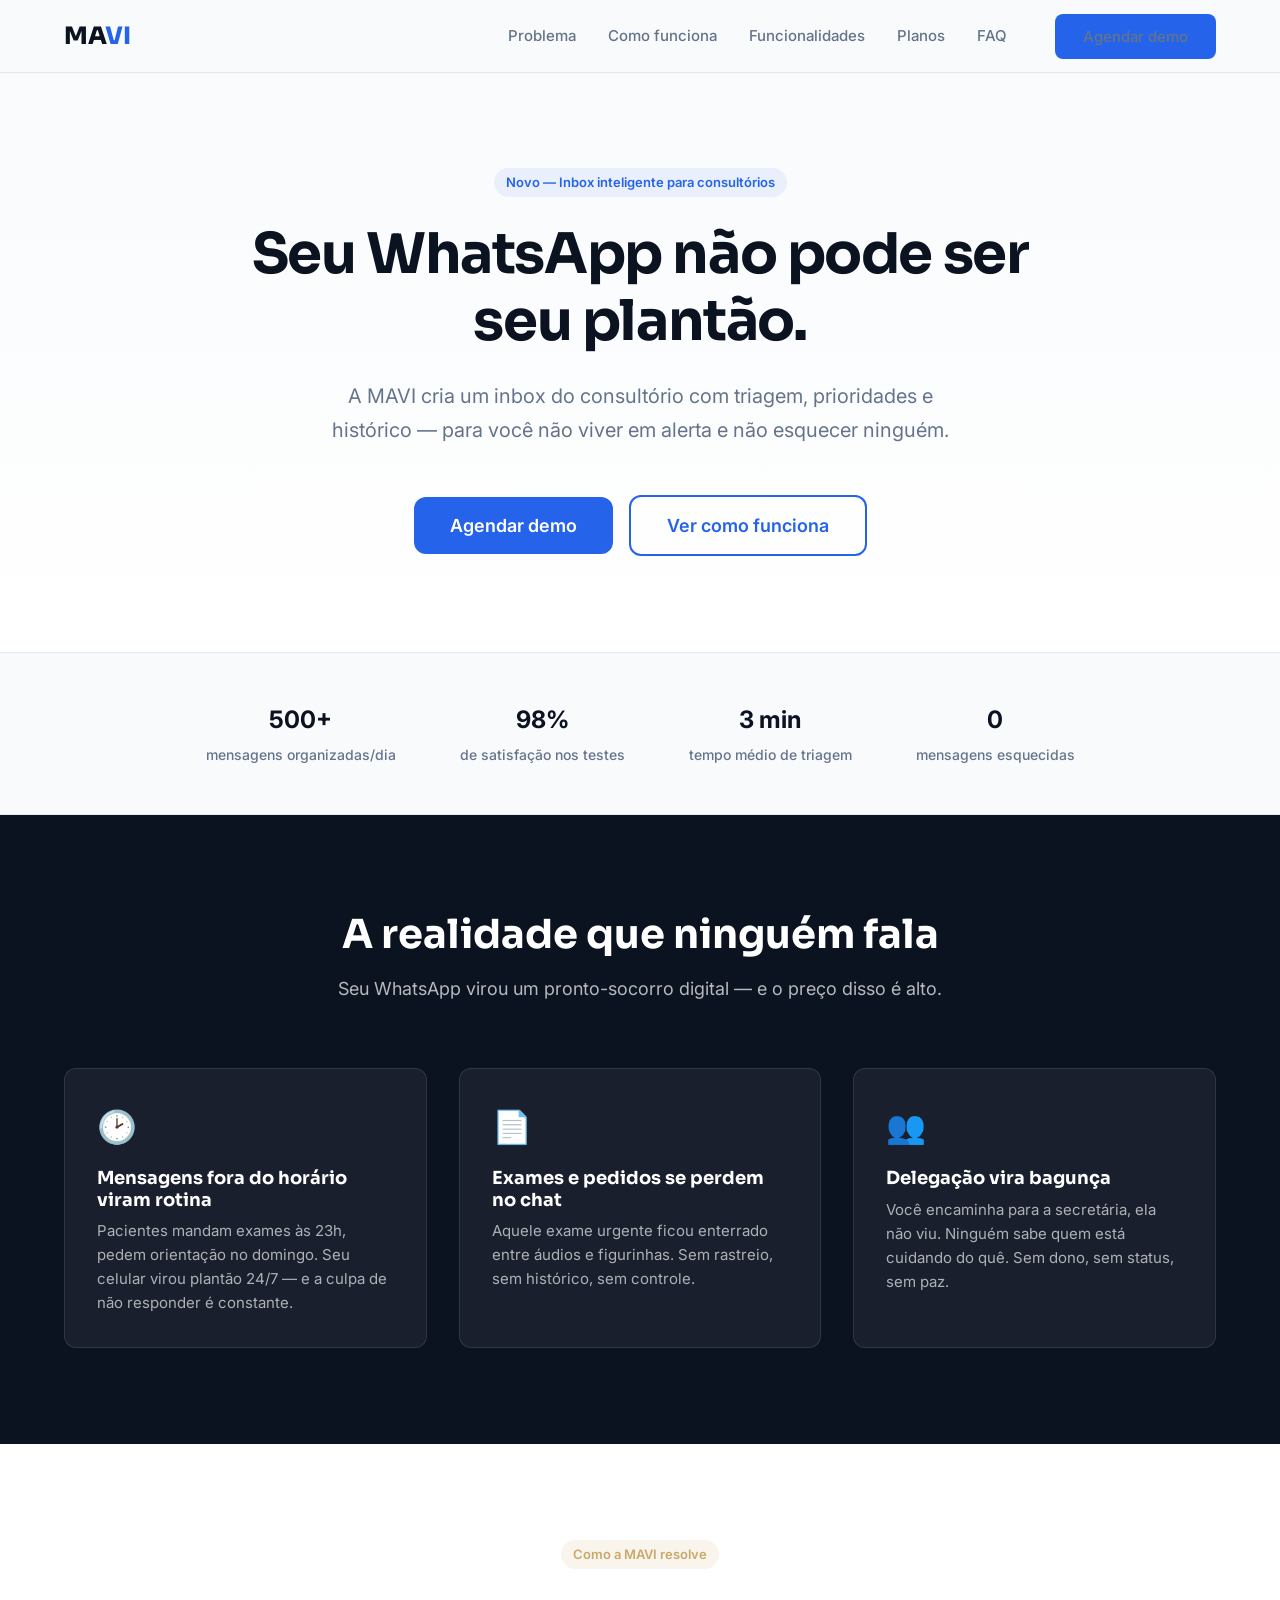
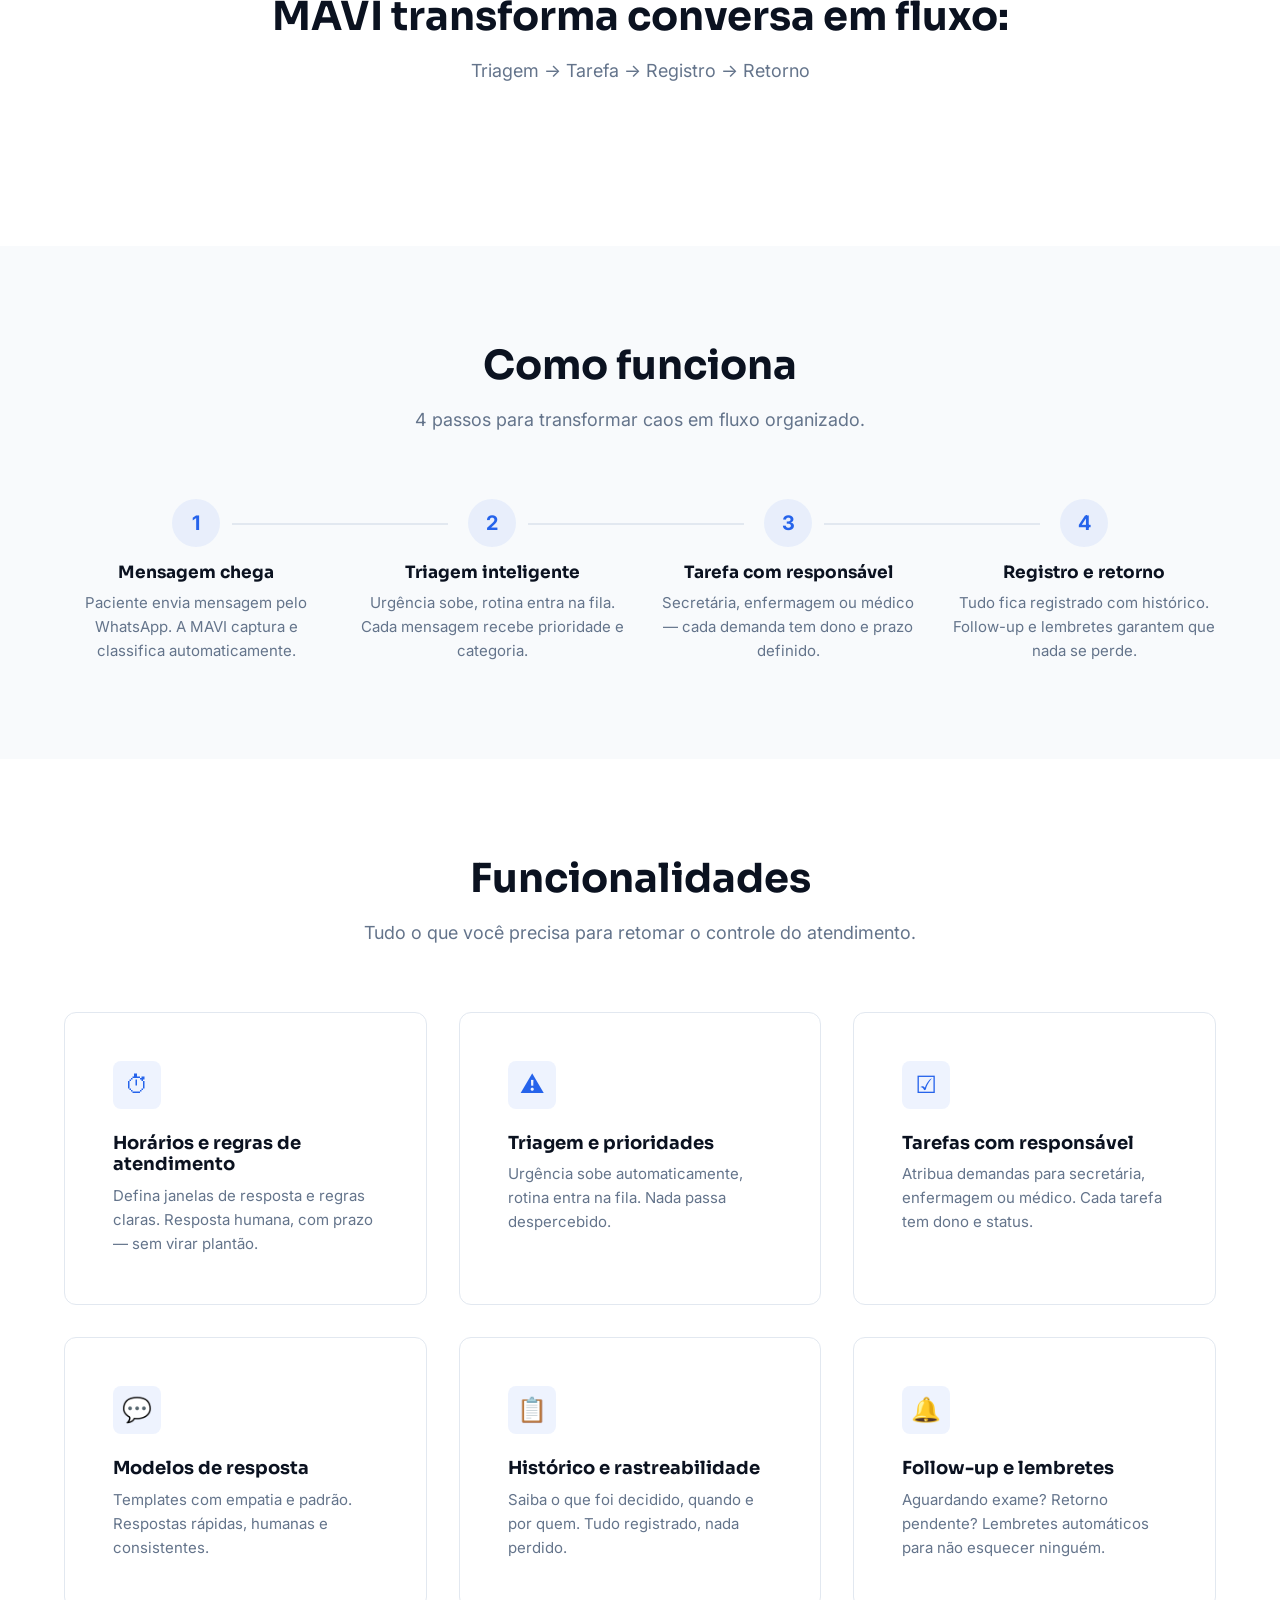
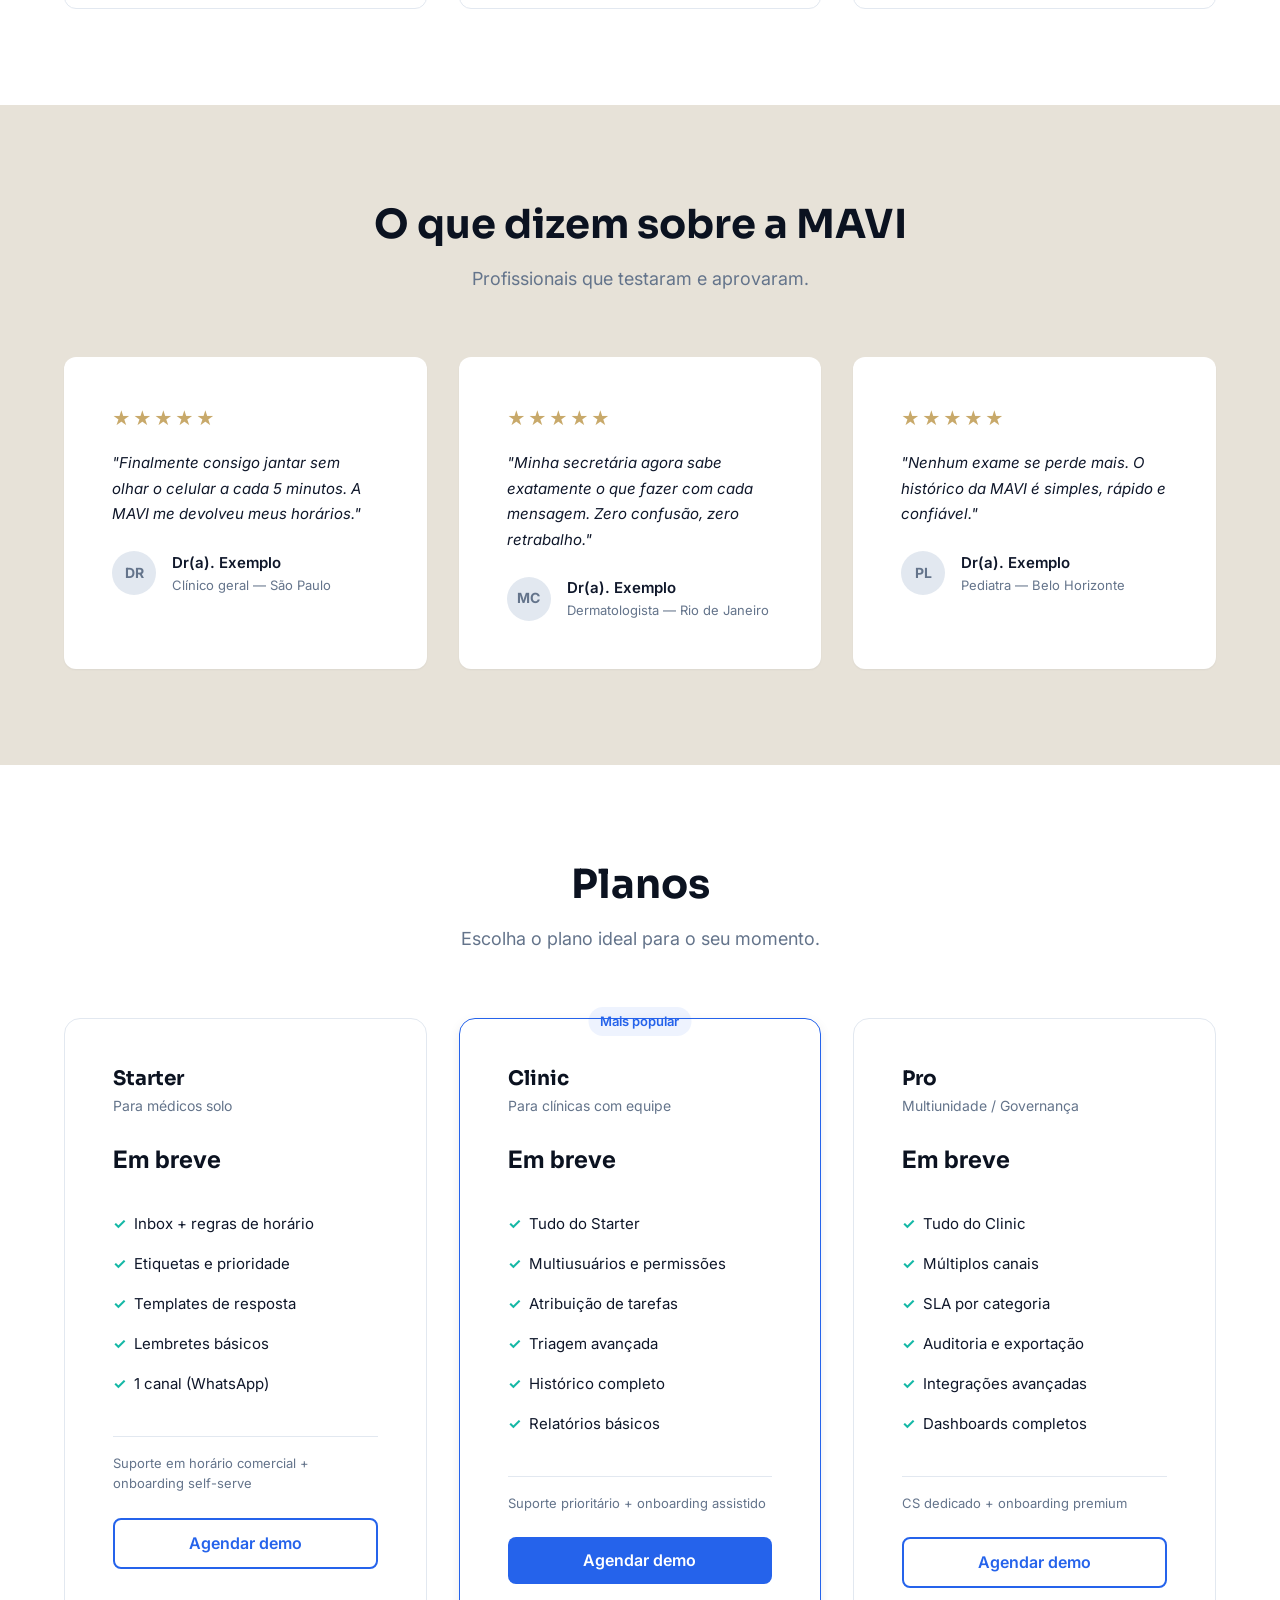
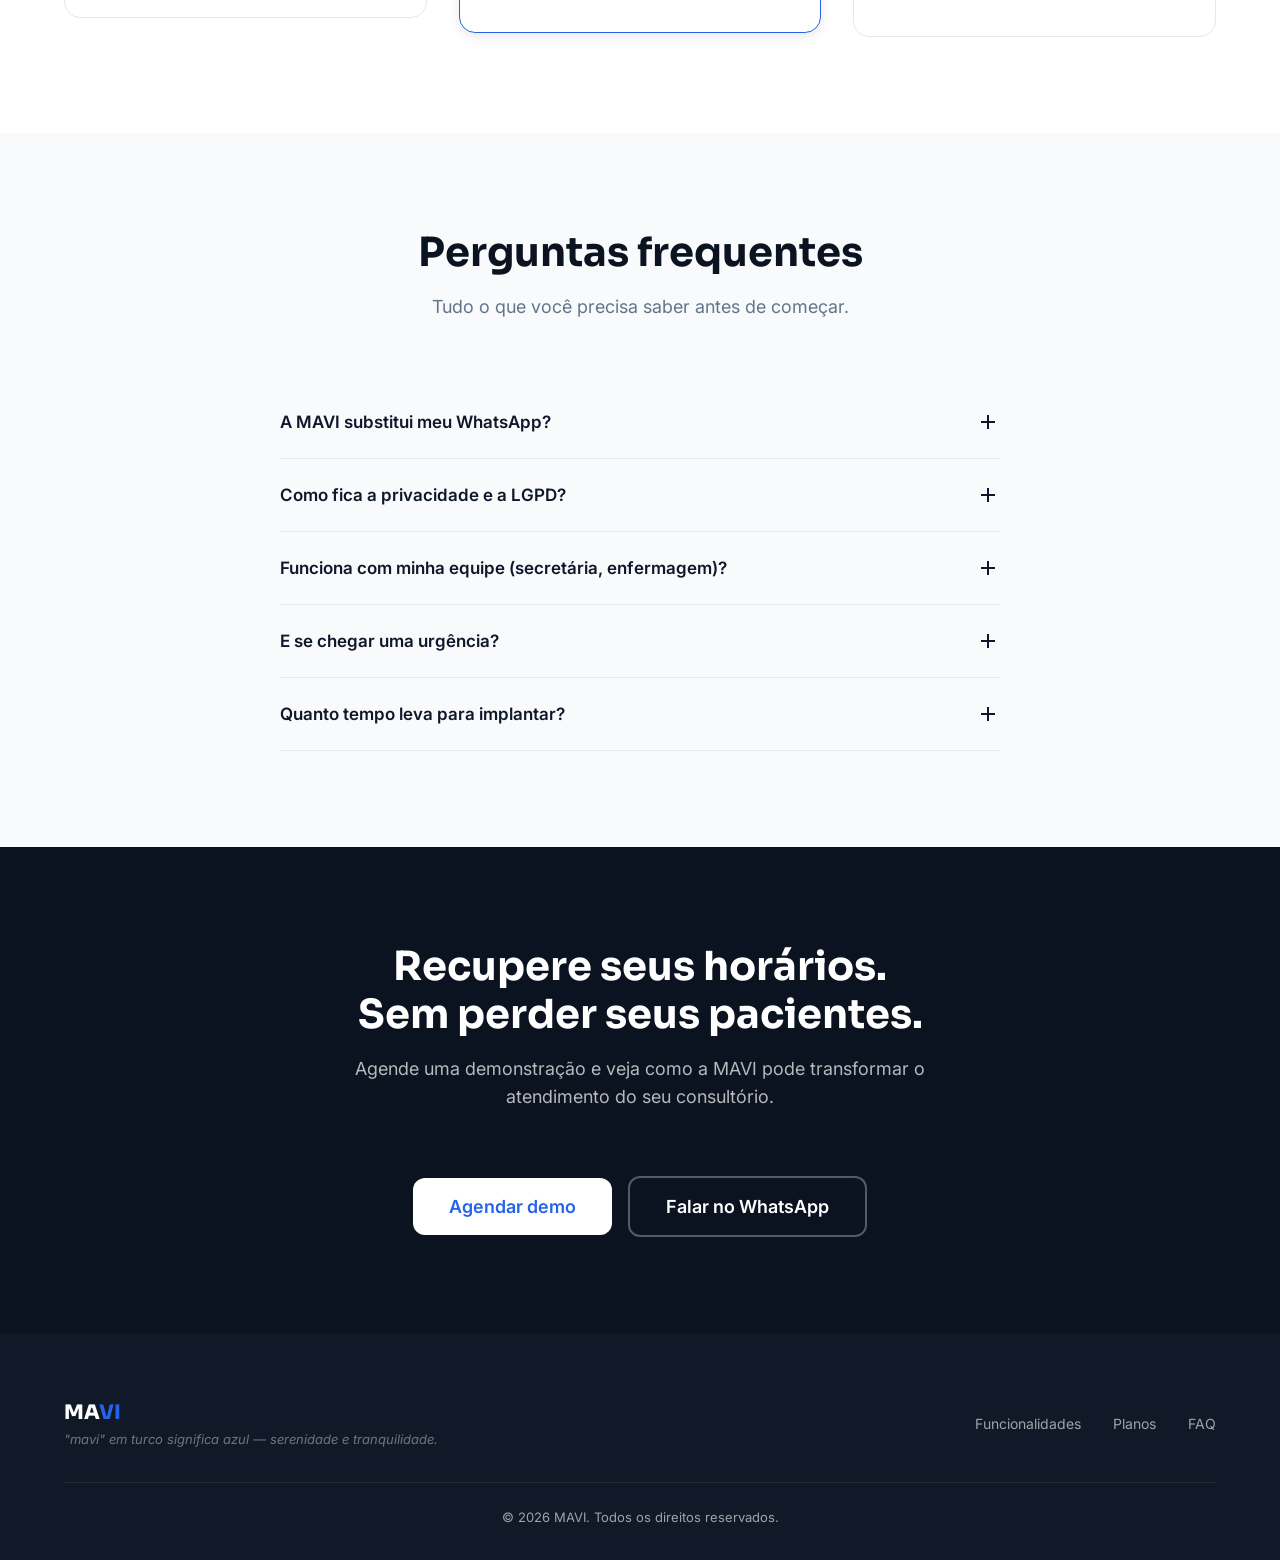
==== index.html @ 2e13293e "feat: implement MAVI landing page with A/B variant Create the full static landing page for MAVI SaaS" ====
<!DOCTYPE html>
<html lang="pt-BR">
<head>
  <meta charset="UTF-8">
  <meta name="viewport" content="width=device-width, initial-scale=1.0">
  <title>MAVI — Seu WhatsApp não pode ser seu plantão</title>
  <meta name="description" content="MAVI cria um inbox do consultório com triagem, prioridades e histórico. Organize o atendimento via WhatsApp sem perder o toque humano.">

  <!-- Open Graph -->
  <meta property="og:type" content="website">
  <meta property="og:title" content="MAVI — Seu WhatsApp não pode ser seu plantão">
  <meta property="og:description" content="Organize o atendimento via WhatsApp do consultório com triagem, prioridades e histórico. Sem perder o toque humano.">
  <meta property="og:image" content="assets/img/og-image.png">
  <meta property="og:url" content="https://mavi.com.br">
  <meta property="og:locale" content="pt_BR">

  <!-- Favicon -->
  <link rel="icon" type="image/png" href="assets/img/favicon.png">

  <!-- Fonts -->
  <link rel="preconnect" href="https://fonts.googleapis.com">
  <link rel="preconnect" href="https://fonts.gstatic.com" crossorigin>
  <link href="https://fonts.googleapis.com/css2?family=Inter:wght@400;500;600;700&family=Sora:wght@600;700;800&display=swap" rel="stylesheet">

  <!-- Styles -->
  <link rel="stylesheet" href="assets/css/styles.css">

  <!-- Schema.org -->
  <script type="application/ld+json">
  {
    "@context": "https://schema.org",
    "@type": "SoftwareApplication",
    "name": "MAVI",
    "description": "Assistente virtual para organizar atendimento via WhatsApp em consultórios e clínicas médicas.",
    "applicationCategory": "HealthApplication",
    "operatingSystem": "Web",
    "offers": {
      "@type": "AggregateOffer",
      "priceCurrency": "BRL",
      "availability": "https://schema.org/PreOrder"
    }
  }
  </script>
</head>
<body>

  <!-- ════════════ NAVBAR ════════════ -->
  <nav class="navbar" role="navigation" aria-label="Navegação principal">
    <div class="container navbar__inner">
      <a href="/" class="navbar__logo" aria-label="MAVI — Início">MA<span>VI</span></a>

      <button class="navbar__toggle" aria-expanded="false" aria-controls="navLinks" aria-label="Abrir menu">
        <span></span><span></span><span></span>
      </button>

      <div class="navbar__links" id="navLinks">
        <a href="#problema">Problema</a>
        <a href="#como-funciona">Como funciona</a>
        <a href="#funcionalidades">Funcionalidades</a>
        <a href="#planos">Planos</a>
        <a href="#faq">FAQ</a>
        <div class="navbar__cta">
          <a href="#" class="btn btn-primary" data-open-modal data-track="nav_cta">Agendar demo</a>
        </div>
      </div>
    </div>
  </nav>

  <!-- ════════════ HERO ════════════ -->
  <section class="hero" id="hero">
    <div class="container">
      <div class="hero__badge">
        <span class="badge">Novo &mdash; Inbox inteligente para consultórios</span>
      </div>
      <h1 class="hero__title">Seu WhatsApp não pode ser seu plantão.</h1>
      <p class="hero__subtitle">A MAVI cria um inbox do consultório com triagem, prioridades e histórico — para você não viver em alerta e não esquecer ninguém.</p>
      <div class="hero__actions">
        <a href="#" class="btn btn-primary btn-lg" data-open-modal data-track="hero_cta_primary">Agendar demo</a>
        <a href="#como-funciona" class="btn btn-secondary btn-lg" data-track="hero_cta_secondary">Ver como funciona</a>
      </div>
    </div>
  </section>

  <!-- ════════════ SOCIAL PROOF ════════════ -->
  <section class="social-proof" aria-label="Prova social">
    <div class="container social-proof__inner">
      <div class="social-proof__item" data-animate>
        <strong>500+</strong> mensagens organizadas/dia
      </div>
      <div class="social-proof__item" data-animate>
        <strong>98%</strong> de satisfação nos testes
      </div>
      <div class="social-proof__item" data-animate>
        <strong>3 min</strong> tempo médio de triagem
      </div>
      <div class="social-proof__item" data-animate>
        <strong>0</strong> mensagens esquecidas
      </div>
    </div>
  </section>

  <!-- ════════════ PROBLEMA ════════════ -->
  <section class="section problem" id="problema">
    <div class="container">
      <h2 class="section-title">A realidade que ninguém fala</h2>
      <p class="section-subtitle">Seu WhatsApp virou um pronto-socorro digital — e o preço disso é alto.</p>

      <div class="problem__grid">
        <div class="problem__card" data-animate>
          <div class="problem__icon" aria-hidden="true">&#128337;</div>
          <h3>Mensagens fora do horário viram rotina</h3>
          <p>Pacientes mandam exames às 23h, pedem orientação no domingo. Seu celular virou plantão 24/7 — e a culpa de não responder é constante.</p>
        </div>
        <div class="problem__card" data-animate>
          <div class="problem__icon" aria-hidden="true">&#128196;</div>
          <h3>Exames e pedidos se perdem no chat</h3>
          <p>Aquele exame urgente ficou enterrado entre áudios e figurinhas. Sem rastreio, sem histórico, sem controle.</p>
        </div>
        <div class="problem__card" data-animate>
          <div class="problem__icon" aria-hidden="true">&#128101;</div>
          <h3>Delegação vira bagunça</h3>
          <p>Você encaminha para a secretária, ela não viu. Ninguém sabe quem está cuidando do quê. Sem dono, sem status, sem paz.</p>
        </div>
      </div>
    </div>
  </section>

  <!-- ════════════ PROPOSTA (transição) ════════════ -->
  <section class="section" style="text-align:center; background: var(--mavi-white);">
    <div class="container">
      <span class="badge badge--gold" data-animate>Como a MAVI resolve</span>
      <h2 class="section-title" style="margin-top: var(--space-lg);" data-animate>MAVI transforma conversa em fluxo:</h2>
      <p class="section-subtitle" data-animate>Triagem &rarr; Tarefa &rarr; Registro &rarr; Retorno</p>
    </div>
  </section>

  <!-- ════════════ COMO FUNCIONA ════════════ -->
  <section class="section" id="como-funciona">
    <div class="container">
      <h2 class="section-title">Como funciona</h2>
      <p class="section-subtitle">4 passos para transformar caos em fluxo organizado.</p>

      <div class="how-it-works__steps">
        <div class="step" data-animate>
          <div class="step__number">1</div>
          <h3>Mensagem chega</h3>
          <p>Paciente envia mensagem pelo WhatsApp. A MAVI captura e classifica automaticamente.</p>
        </div>
        <div class="step" data-animate>
          <div class="step__number">2</div>
          <h3>Triagem inteligente</h3>
          <p>Urgência sobe, rotina entra na fila. Cada mensagem recebe prioridade e categoria.</p>
        </div>
        <div class="step" data-animate>
          <div class="step__number">3</div>
          <h3>Tarefa com responsável</h3>
          <p>Secretária, enfermagem ou médico — cada demanda tem dono e prazo definido.</p>
        </div>
        <div class="step" data-animate>
          <div class="step__number">4</div>
          <h3>Registro e retorno</h3>
          <p>Tudo fica registrado com histórico. Follow-up e lembretes garantem que nada se perde.</p>
        </div>
      </div>
    </div>
  </section>

  <!-- ════════════ FUNCIONALIDADES ════════════ -->
  <section class="section" id="funcionalidades" style="background: var(--mavi-white);">
    <div class="container">
      <h2 class="section-title">Funcionalidades</h2>
      <p class="section-subtitle">Tudo o que você precisa para retomar o controle do atendimento.</p>

      <div class="features__grid">
        <div class="feature-card" data-animate>
          <div class="feature-card__icon" aria-hidden="true">&#9201;</div>
          <h3>Horários e regras de atendimento</h3>
          <p>Defina janelas de resposta e regras claras. Resposta humana, com prazo — sem virar plantão.</p>
        </div>
        <div class="feature-card" data-animate>
          <div class="feature-card__icon" aria-hidden="true">&#9888;</div>
          <h3>Triagem e prioridades</h3>
          <p>Urgência sobe automaticamente, rotina entra na fila. Nada passa despercebido.</p>
        </div>
        <div class="feature-card" data-animate>
          <div class="feature-card__icon" aria-hidden="true">&#9745;</div>
          <h3>Tarefas com responsável</h3>
          <p>Atribua demandas para secretária, enfermagem ou médico. Cada tarefa tem dono e status.</p>
        </div>
        <div class="feature-card" data-animate>
          <div class="feature-card__icon" aria-hidden="true">&#128172;</div>
          <h3>Modelos de resposta</h3>
          <p>Templates com empatia e padrão. Respostas rápidas, humanas e consistentes.</p>
        </div>
        <div class="feature-card" data-animate>
          <div class="feature-card__icon" aria-hidden="true">&#128203;</div>
          <h3>Histórico e rastreabilidade</h3>
          <p>Saiba o que foi decidido, quando e por quem. Tudo registrado, nada perdido.</p>
        </div>
        <div class="feature-card" data-animate>
          <div class="feature-card__icon" aria-hidden="true">&#128276;</div>
          <h3>Follow-up e lembretes</h3>
          <p>Aguardando exame? Retorno pendente? Lembretes automáticos para não esquecer ninguém.</p>
        </div>
      </div>
    </div>
  </section>

  <!-- ════════════ DEPOIMENTOS ════════════ -->
  <section class="section testimonials" id="depoimentos">
    <div class="container">
      <h2 class="section-title">O que dizem sobre a MAVI</h2>
      <p class="section-subtitle">Profissionais que testaram e aprovaram.</p>

      <div class="testimonials__grid">
        <div class="testimonial-card" data-animate>
          <div class="testimonial-card__stars" aria-label="5 estrelas">&#9733;&#9733;&#9733;&#9733;&#9733;</div>
          <blockquote>"Finalmente consigo jantar sem olhar o celular a cada 5 minutos. A MAVI me devolveu meus horários."</blockquote>
          <div class="testimonial-card__author">
            <div class="testimonial-card__avatar" aria-hidden="true">DR</div>
            <div>
              <div class="testimonial-card__name">Dr(a). Exemplo</div>
              <div class="testimonial-card__role">Clínico geral — São Paulo</div>
            </div>
          </div>
        </div>

        <div class="testimonial-card" data-animate>
          <div class="testimonial-card__stars" aria-label="5 estrelas">&#9733;&#9733;&#9733;&#9733;&#9733;</div>
          <blockquote>"Minha secretária agora sabe exatamente o que fazer com cada mensagem. Zero confusão, zero retrabalho."</blockquote>
          <div class="testimonial-card__author">
            <div class="testimonial-card__avatar" aria-hidden="true">MC</div>
            <div>
              <div class="testimonial-card__name">Dr(a). Exemplo</div>
              <div class="testimonial-card__role">Dermatologista — Rio de Janeiro</div>
            </div>
          </div>
        </div>

        <div class="testimonial-card" data-animate>
          <div class="testimonial-card__stars" aria-label="5 estrelas">&#9733;&#9733;&#9733;&#9733;&#9733;</div>
          <blockquote>"Nenhum exame se perde mais. O histórico da MAVI é simples, rápido e confiável."</blockquote>
          <div class="testimonial-card__author">
            <div class="testimonial-card__avatar" aria-hidden="true">PL</div>
            <div>
              <div class="testimonial-card__name">Dr(a). Exemplo</div>
              <div class="testimonial-card__role">Pediatra — Belo Horizonte</div>
            </div>
          </div>
        </div>
      </div>
    </div>
  </section>

  <!-- ════════════ PLANOS ════════════ -->
  <section class="section" id="planos" style="background: var(--mavi-white);">
    <div class="container">
      <h2 class="section-title">Planos</h2>
      <p class="section-subtitle">Escolha o plano ideal para o seu momento.</p>

      <div class="plans__grid">
        <!-- Starter -->
        <div class="plan-card" data-animate>
          <h3 class="plan-card__name">Starter</h3>
          <p class="plan-card__audience">Para médicos solo</p>
          <p class="plan-card__price">Em breve</p>
          <ul class="plan-card__features">
            <li>Inbox + regras de horário</li>
            <li>Etiquetas e prioridade</li>
            <li>Templates de resposta</li>
            <li>Lembretes básicos</li>
            <li>1 canal (WhatsApp)</li>
          </ul>
          <p class="plan-card__support">Suporte em horário comercial + onboarding self-serve</p>
          <a href="#" class="btn btn-secondary" data-open-modal data-track="plan_starter">Agendar demo</a>
        </div>

        <!-- Clinic (featured) -->
        <div class="plan-card plan-card--featured" data-animate>
          <div class="plan-card__badge"><span class="badge">Mais popular</span></div>
          <h3 class="plan-card__name">Clinic</h3>
          <p class="plan-card__audience">Para clínicas com equipe</p>
          <p class="plan-card__price">Em breve</p>
          <ul class="plan-card__features">
            <li>Tudo do Starter</li>
            <li>Multiusuários e permissões</li>
            <li>Atribuição de tarefas</li>
            <li>Triagem avançada</li>
            <li>Histórico completo</li>
            <li>Relatórios básicos</li>
          </ul>
          <p class="plan-card__support">Suporte prioritário + onboarding assistido</p>
          <a href="#" class="btn btn-primary" data-open-modal data-track="plan_clinic">Agendar demo</a>
        </div>

        <!-- Pro -->
        <div class="plan-card" data-animate>
          <h3 class="plan-card__name">Pro</h3>
          <p class="plan-card__audience">Multiunidade / Governança</p>
          <p class="plan-card__price">Em breve</p>
          <ul class="plan-card__features">
            <li>Tudo do Clinic</li>
            <li>Múltiplos canais</li>
            <li>SLA por categoria</li>
            <li>Auditoria e exportação</li>
            <li>Integrações avançadas</li>
            <li>Dashboards completos</li>
          </ul>
          <p class="plan-card__support">CS dedicado + onboarding premium</p>
          <a href="#" class="btn btn-secondary" data-open-modal data-track="plan_pro">Agendar demo</a>
        </div>
      </div>
    </div>
  </section>

  <!-- ════════════ FAQ ════════════ -->
  <section class="section" id="faq">
    <div class="container">
      <h2 class="section-title">Perguntas frequentes</h2>
      <p class="section-subtitle">Tudo o que você precisa saber antes de começar.</p>

      <div class="faq__list" role="list">
        <div class="faq__item" role="listitem">
          <button class="faq__question" aria-expanded="false">
            A MAVI substitui meu WhatsApp?
            <svg class="faq__icon" viewBox="0 0 24 24" fill="none" stroke="currentColor" stroke-width="2" aria-hidden="true"><line x1="12" y1="5" x2="12" y2="19"/><line x1="5" y1="12" x2="19" y2="12"/></svg>
          </button>
          <div class="faq__answer" role="region">
            <p>Não. A MAVI não substitui o WhatsApp — ela organiza o fluxo que vem dele. Você continua usando o WhatsApp normalmente; a MAVI transforma mensagens em tarefas, filas e registros para que nada se perca e seu horário seja respeitado.</p>
          </div>
        </div>

        <div class="faq__item" role="listitem">
          <button class="faq__question" aria-expanded="false">
            Como fica a privacidade e a LGPD?
            <svg class="faq__icon" viewBox="0 0 24 24" fill="none" stroke="currentColor" stroke-width="2" aria-hidden="true"><line x1="12" y1="5" x2="12" y2="19"/><line x1="5" y1="12" x2="19" y2="12"/></svg>
          </button>
          <div class="faq__answer" role="region">
            <p>A MAVI trata dados de comunicação (não dados clínicos do paciente). Seguimos boas práticas de segurança e privacidade, com criptografia e controle de acesso. Dados sensíveis de saúde não são armazenados no sistema.</p>
          </div>
        </div>

        <div class="faq__item" role="listitem">
          <button class="faq__question" aria-expanded="false">
            Funciona com minha equipe (secretária, enfermagem)?
            <svg class="faq__icon" viewBox="0 0 24 24" fill="none" stroke="currentColor" stroke-width="2" aria-hidden="true"><line x1="12" y1="5" x2="12" y2="19"/><line x1="5" y1="12" x2="19" y2="12"/></svg>
          </button>
          <div class="faq__answer" role="region">
            <p>Sim! A partir do plano Clinic, você pode adicionar membros da equipe com permissões específicas. Cada pessoa vê apenas o que precisa, e as tarefas são atribuídas com clareza — sem confusão sobre "quem está cuidando do quê".</p>
          </div>
        </div>

        <div class="faq__item" role="listitem">
          <button class="faq__question" aria-expanded="false">
            E se chegar uma urgência?
            <svg class="faq__icon" viewBox="0 0 24 24" fill="none" stroke="currentColor" stroke-width="2" aria-hidden="true"><line x1="12" y1="5" x2="12" y2="19"/><line x1="5" y1="12" x2="19" y2="12"/></svg>
          </button>
          <div class="faq__answer" role="region">
            <p>Urgências são priorizadas automaticamente pela triagem da MAVI e sobem no topo da fila. Você pode configurar alertas específicos para palavras-chave ou tipos de demanda, garantindo resposta rápida quando realmente importa.</p>
          </div>
        </div>

        <div class="faq__item" role="listitem">
          <button class="faq__question" aria-expanded="false">
            Quanto tempo leva para implantar?
            <svg class="faq__icon" viewBox="0 0 24 24" fill="none" stroke="currentColor" stroke-width="2" aria-hidden="true"><line x1="12" y1="5" x2="12" y2="19"/><line x1="5" y1="12" x2="19" y2="12"/></svg>
          </button>
          <div class="faq__answer" role="region">
            <p>A configuração inicial é simples e rápida. No plano Starter, o onboarding é self-serve e você pode começar no mesmo dia. Nos planos Clinic e Pro, oferecemos onboarding assistido para garantir que tudo esteja ajustado à sua rotina.</p>
          </div>
        </div>
      </div>
    </div>
  </section>

  <!-- ════════════ CTA FINAL ════════════ -->
  <section class="section cta-final">
    <div class="container">
      <h2 class="section-title">Recupere seus horários.<br>Sem perder seus pacientes.</h2>
      <p class="section-subtitle">Agende uma demonstração e veja como a MAVI pode transformar o atendimento do seu consultório.</p>
      <div class="cta-final__actions">
        <a href="#" class="btn btn-white btn-lg" data-open-modal data-track="cta_final_primary">Agendar demo</a>
        <a href="https://wa.me/5511999999999?text=Ol%C3%A1%2C%20quero%20saber%20mais%20sobre%20a%20MAVI" class="btn btn-secondary btn-lg" style="border-color: rgba(255,255,255,.3); color: var(--mavi-white);" target="_blank" rel="noopener" data-track="cta_final_whatsapp">Falar no WhatsApp</a>
      </div>
    </div>
  </section>

  <!-- ════════════ FOOTER ════════════ -->
  <footer class="footer" role="contentinfo">
    <div class="container">
      <div class="footer__inner">
        <div>
          <div class="footer__logo">MA<span>VI</span></div>
          <p class="footer__lore">"mavi" em turco significa azul — serenidade e tranquilidade.</p>
        </div>
        <div class="footer__links">
          <a href="#funcionalidades">Funcionalidades</a>
          <a href="#planos">Planos</a>
          <a href="#faq">FAQ</a>
        </div>
      </div>
      <div class="footer__bottom">
        <p>&copy; 2026 MAVI. Todos os direitos reservados.</p>
      </div>
    </div>
  </footer>

  <!-- ════════════ MODAL — Lead Form ════════════ -->
  <div class="modal-overlay" id="leadModal" role="dialog" aria-modal="true" aria-labelledby="modalTitle">
    <div class="modal">
      <div class="modal__header">
        <h2 class="modal__title" id="modalTitle">Agendar demo</h2>
        <button class="modal__close" data-close-modal aria-label="Fechar">&times;</button>
      </div>

      <form id="leadForm" novalidate>
        <div class="form-group">
          <label for="leadName">Nome *</label>
          <input type="text" id="leadName" name="name" required placeholder="Seu nome completo" autocomplete="name">
          <span class="error-msg">Por favor, informe seu nome.</span>
        </div>

        <div class="form-group">
          <label for="leadEmail">Email *</label>
          <input type="email" id="leadEmail" name="email" required placeholder="seu@email.com" autocomplete="email">
          <span class="error-msg">Por favor, informe um email válido.</span>
        </div>

        <div class="form-group">
          <label for="leadPhone">WhatsApp *</label>
          <input type="tel" id="leadPhone" name="phone" required placeholder="(11) 99999-9999" autocomplete="tel">
          <span class="error-msg">Por favor, informe um número válido.</span>
        </div>

        <div class="form-group">
          <label for="leadProfile">Perfil *</label>
          <select id="leadProfile" name="profile" required>
            <option value="" disabled selected>Selecione...</option>
            <option value="solo">Médico solo</option>
            <option value="clinica">Clínica com equipe</option>
          </select>
          <span class="error-msg">Por favor, selecione seu perfil.</span>
        </div>

        <div class="form-group">
          <label for="leadMessage">Mensagem (opcional)</label>
          <textarea id="leadMessage" name="message" placeholder="Conte um pouco sobre sua rotina de atendimento..." rows="3"></textarea>
        </div>

        <button type="submit" class="btn btn-primary btn-lg form__submit" data-track="form_submit">Agendar demo</button>
      </form>

      <div class="form__success">
        <div class="form__success__icon" aria-hidden="true">&#10003;</div>
        <h3>Recebemos seu contato!</h3>
        <p>Nossa equipe entrará em contato em breve para agendar sua demonstração.</p>
      </div>
    </div>
  </div>

  <!-- Scripts -->
  <script src="assets/js/main.js"></script>
</body>
</html>
---- assets/css/styles.css ----
/* ======================================================
   MAVI — Landing Page Styles
   Design System: Clean SaaS (A) + Concierge Premium (B)
   ====================================================== */

/* --- Reset & Base --- */
*,
*::before,
*::after {
  box-sizing: border-box;
  margin: 0;
  padding: 0;
}

:root {
  /* Brand colours */
  --mavi-navy: #0B1220;
  --mavi-blue: #2563EB;
  --mavi-blue-hover: #1D4ED8;
  --mavi-teal: #14B8A6;
  --mavi-bg: #F8FAFC;
  --mavi-border: #E2E8F0;
  --mavi-text: #0F172A;
  --mavi-muted: #64748B;
  --mavi-sand: #E7E2D8;
  --mavi-gold: #C8A96A;
  --mavi-graphite: #111827;
  --mavi-white: #FFFFFF;

  /* Typography */
  --font-body: 'Inter', system-ui, -apple-system, sans-serif;
  --font-heading: 'Sora', var(--font-body);

  /* Spacing scale */
  --space-xs: 0.25rem;
  --space-sm: 0.5rem;
  --space-md: 1rem;
  --space-lg: 1.5rem;
  --space-xl: 2rem;
  --space-2xl: 3rem;
  --space-3xl: 4rem;
  --space-4xl: 6rem;

  /* Radius */
  --radius-sm: 0.375rem;
  --radius-md: 0.5rem;
  --radius-lg: 0.75rem;
  --radius-xl: 1rem;
  --radius-full: 9999px;

  /* Shadows */
  --shadow-sm: 0 1px 2px rgba(11, 18, 32, 0.05);
  --shadow-md: 0 4px 12px rgba(11, 18, 32, 0.08);
  --shadow-lg: 0 8px 24px rgba(11, 18, 32, 0.12);
  --shadow-xl: 0 16px 48px rgba(11, 18, 32, 0.16);

  /* Transitions */
  --transition-fast: 150ms ease;
  --transition-base: 250ms ease;
}

@media (prefers-reduced-motion: reduce) {
  *,
  *::before,
  *::after {
    animation-duration: 0.01ms !important;
    animation-iteration-count: 1 !important;
    transition-duration: 0.01ms !important;
    scroll-behavior: auto !important;
  }
}

html {
  scroll-behavior: smooth;
  -webkit-text-size-adjust: 100%;
}

body {
  font-family: var(--font-body);
  font-size: 1rem;
  line-height: 1.6;
  color: var(--mavi-text);
  background: var(--mavi-bg);
  -webkit-font-smoothing: antialiased;
  -moz-osx-font-smoothing: grayscale;
}

img {
  max-width: 100%;
  height: auto;
  display: block;
}

a {
  color: var(--mavi-blue);
  text-decoration: none;
  transition: color var(--transition-fast);
}

a:hover {
  color: var(--mavi-blue-hover);
}

a:focus-visible,
button:focus-visible,
input:focus-visible,
select:focus-visible,
textarea:focus-visible {
  outline: 2px solid var(--mavi-blue);
  outline-offset: 2px;
}

ul, ol {
  list-style: none;
}

h1, h2, h3, h4, h5, h6 {
  font-family: var(--font-heading);
  font-weight: 700;
  line-height: 1.2;
  color: var(--mavi-navy);
}

/* --- Utility --- */
.container {
  width: 100%;
  max-width: 1200px;
  margin: 0 auto;
  padding: 0 var(--space-lg);
}

.sr-only {
  position: absolute;
  width: 1px;
  height: 1px;
  padding: 0;
  margin: -1px;
  overflow: hidden;
  clip: rect(0, 0, 0, 0);
  white-space: nowrap;
  border: 0;
}

.section {
  padding: var(--space-4xl) 0;
}

.section-title {
  font-size: clamp(1.75rem, 4vw, 2.5rem);
  text-align: center;
  margin-bottom: var(--space-md);
}

.section-subtitle {
  font-size: 1.125rem;
  color: var(--mavi-muted);
  text-align: center;
  max-width: 640px;
  margin: 0 auto var(--space-3xl);
}

/* --- Buttons --- */
.btn {
  display: inline-flex;
  align-items: center;
  justify-content: center;
  gap: var(--space-sm);
  font-family: var(--font-body);
  font-weight: 600;
  font-size: 1rem;
  padding: 0.75rem 1.75rem;
  border-radius: var(--radius-md);
  border: none;
  cursor: pointer;
  transition: all var(--transition-base);
  text-decoration: none;
  line-height: 1.4;
}

.btn-primary {
  background: var(--mavi-blue);
  color: var(--mavi-white);
}

.btn-primary:hover {
  background: var(--mavi-blue-hover);
  color: var(--mavi-white);
  transform: translateY(-1px);
  box-shadow: var(--shadow-md);
}

.btn-secondary {
  background: transparent;
  color: var(--mavi-blue);
  border: 2px solid var(--mavi-blue);
}

.btn-secondary:hover {
  background: var(--mavi-blue);
  color: var(--mavi-white);
  transform: translateY(-1px);
}

.btn-white {
  background: var(--mavi-white);
  color: var(--mavi-blue);
}

.btn-white:hover {
  background: var(--mavi-bg);
  transform: translateY(-1px);
  box-shadow: var(--shadow-md);
}

.btn-lg {
  padding: 1rem 2.25rem;
  font-size: 1.125rem;
  border-radius: var(--radius-lg);
}

/* --- Badge / Chip --- */
.badge {
  display: inline-flex;
  align-items: center;
  gap: var(--space-xs);
  padding: 0.25rem 0.75rem;
  font-size: 0.8125rem;
  font-weight: 600;
  border-radius: var(--radius-full);
  background: rgba(37, 99, 235, 0.08);
  color: var(--mavi-blue);
}

.badge--gold {
  background: rgba(200, 169, 106, 0.12);
  color: var(--mavi-gold);
}

/* =====================
   NAVBAR
   ===================== */
.navbar {
  position: fixed;
  top: 0;
  left: 0;
  right: 0;
  z-index: 1000;
  background: rgba(248, 250, 252, 0.92);
  backdrop-filter: blur(12px);
  -webkit-backdrop-filter: blur(12px);
  border-bottom: 1px solid var(--mavi-border);
  transition: box-shadow var(--transition-base);
}

.navbar.scrolled {
  box-shadow: var(--shadow-sm);
}

.navbar__inner {
  display: flex;
  align-items: center;
  justify-content: space-between;
  height: 72px;
}

.navbar__logo {
  font-family: var(--font-heading);
  font-size: 1.5rem;
  font-weight: 800;
  color: var(--mavi-navy);
  letter-spacing: -0.02em;
}

.navbar__logo span {
  color: var(--mavi-blue);
}

.navbar__links {
  display: flex;
  align-items: center;
  gap: var(--space-xl);
}

.navbar__links a {
  font-size: 0.9375rem;
  font-weight: 500;
  color: var(--mavi-muted);
  transition: color var(--transition-fast);
}

.navbar__links a:hover {
  color: var(--mavi-text);
}

.navbar__cta {
  margin-left: var(--space-md);
}

/* Mobile menu toggle */
.navbar__toggle {
  display: none;
  background: none;
  border: none;
  cursor: pointer;
  padding: var(--space-sm);
}

.navbar__toggle span {
  display: block;
  width: 24px;
  height: 2px;
  background: var(--mavi-text);
  margin: 6px 0;
  transition: all var(--transition-fast);
  border-radius: 2px;
}

.navbar__toggle.active span:nth-child(1) {
  transform: rotate(45deg) translate(5px, 6px);
}

.navbar__toggle.active span:nth-child(2) {
  opacity: 0;
}

.navbar__toggle.active span:nth-child(3) {
  transform: rotate(-45deg) translate(5px, -6px);
}

/* =====================
   HERO
   ===================== */
.hero {
  padding: calc(72px + var(--space-4xl)) 0 var(--space-4xl);
  background: linear-gradient(180deg, var(--mavi-bg) 0%, var(--mavi-white) 100%);
  text-align: center;
}

.hero__badge {
  margin-bottom: var(--space-lg);
}

.hero__title {
  font-size: clamp(2rem, 5.5vw, 3.5rem);
  max-width: 800px;
  margin: 0 auto var(--space-lg);
  letter-spacing: -0.025em;
}

.hero__subtitle {
  font-size: clamp(1.0625rem, 2vw, 1.25rem);
  color: var(--mavi-muted);
  max-width: 620px;
  margin: 0 auto var(--space-2xl);
  line-height: 1.7;
}

.hero__actions {
  display: flex;
  align-items: center;
  justify-content: center;
  gap: var(--space-md);
  flex-wrap: wrap;
}

/* =====================
   SOCIAL PROOF
   ===================== */
.social-proof {
  padding: var(--space-2xl) 0;
  border-top: 1px solid var(--mavi-border);
  border-bottom: 1px solid var(--mavi-border);
}

.social-proof__inner {
  display: flex;
  align-items: center;
  justify-content: center;
  gap: var(--space-3xl);
  flex-wrap: wrap;
}

.social-proof__item {
  text-align: center;
  color: var(--mavi-muted);
  font-size: 0.875rem;
  font-weight: 500;
}

.social-proof__item strong {
  display: block;
  font-size: 1.5rem;
  font-weight: 700;
  color: var(--mavi-navy);
  margin-bottom: var(--space-xs);
}

/* =====================
   PROBLEM
   ===================== */
.problem {
  background: var(--mavi-navy);
  color: var(--mavi-white);
}

.problem .section-title {
  color: var(--mavi-white);
}

.problem .section-subtitle {
  color: rgba(255, 255, 255, 0.7);
}

.problem__grid {
  display: grid;
  grid-template-columns: repeat(3, 1fr);
  gap: var(--space-xl);
}

.problem__card {
  background: rgba(255, 255, 255, 0.06);
  border: 1px solid rgba(255, 255, 255, 0.1);
  border-radius: var(--radius-lg);
  padding: var(--space-xl);
}

.problem__icon {
  font-size: 2rem;
  margin-bottom: var(--space-md);
}

.problem__card h3 {
  font-size: 1.125rem;
  color: var(--mavi-white);
  margin-bottom: var(--space-sm);
}

.problem__card p {
  font-size: 0.9375rem;
  color: rgba(255, 255, 255, 0.65);
  line-height: 1.6;
}

/* =====================
   HOW IT WORKS
   ===================== */
.how-it-works__steps {
  display: grid;
  grid-template-columns: repeat(4, 1fr);
  gap: var(--space-xl);
  counter-reset: step;
}

.step {
  text-align: center;
  position: relative;
}

.step__number {
  width: 48px;
  height: 48px;
  border-radius: 50%;
  background: rgba(37, 99, 235, 0.08);
  color: var(--mavi-blue);
  font-weight: 700;
  font-size: 1.25rem;
  display: inline-flex;
  align-items: center;
  justify-content: center;
  margin-bottom: var(--space-md);
}

.step h3 {
  font-size: 1.0625rem;
  margin-bottom: var(--space-sm);
}

.step p {
  font-size: 0.9375rem;
  color: var(--mavi-muted);
}

/* Arrow connector between steps (desktop) */
.step:not(:last-child)::after {
  content: '';
  position: absolute;
  top: 24px;
  right: -12px;
  width: calc(100% - 48px);
  height: 2px;
  background: var(--mavi-border);
  transform: translateX(50%);
}

/* =====================
   FEATURES
   ===================== */
.features__grid {
  display: grid;
  grid-template-columns: repeat(3, 1fr);
  gap: var(--space-xl);
}

.feature-card {
  background: var(--mavi-white);
  border: 1px solid var(--mavi-border);
  border-radius: var(--radius-lg);
  padding: var(--space-2xl);
  transition: all var(--transition-base);
}

.feature-card:hover {
  border-color: var(--mavi-blue);
  box-shadow: var(--shadow-md);
  transform: translateY(-2px);
}

.feature-card__icon {
  width: 48px;
  height: 48px;
  border-radius: var(--radius-md);
  background: rgba(37, 99, 235, 0.08);
  color: var(--mavi-blue);
  display: flex;
  align-items: center;
  justify-content: center;
  font-size: 1.5rem;
  margin-bottom: var(--space-lg);
}

.feature-card h3 {
  font-size: 1.125rem;
  margin-bottom: var(--space-sm);
}

.feature-card p {
  font-size: 0.9375rem;
  color: var(--mavi-muted);
  line-height: 1.6;
}

/* =====================
   TESTIMONIALS
   ===================== */
.testimonials {
  background: var(--mavi-sand);
}

.testimonials__grid {
  display: grid;
  grid-template-columns: repeat(3, 1fr);
  gap: var(--space-xl);
}

.testimonial-card {
  background: var(--mavi-white);
  border-radius: var(--radius-lg);
  padding: var(--space-2xl);
  box-shadow: var(--shadow-sm);
}

.testimonial-card__stars {
  color: var(--mavi-gold);
  font-size: 1.125rem;
  margin-bottom: var(--space-md);
  letter-spacing: 2px;
}

.testimonial-card blockquote {
  font-size: 0.9375rem;
  color: var(--mavi-text);
  line-height: 1.7;
  margin-bottom: var(--space-lg);
  font-style: italic;
}

.testimonial-card__author {
  display: flex;
  align-items: center;
  gap: var(--space-md);
}

.testimonial-card__avatar {
  width: 44px;
  height: 44px;
  border-radius: 50%;
  background: var(--mavi-border);
  display: flex;
  align-items: center;
  justify-content: center;
  font-weight: 700;
  font-size: 0.875rem;
  color: var(--mavi-muted);
}

.testimonial-card__name {
  font-weight: 600;
  font-size: 0.9375rem;
}

.testimonial-card__role {
  font-size: 0.8125rem;
  color: var(--mavi-muted);
}

/* =====================
   PLANS
   ===================== */
.plans__grid {
  display: grid;
  grid-template-columns: repeat(3, 1fr);
  gap: var(--space-xl);
  align-items: start;
}

.plan-card {
  background: var(--mavi-white);
  border: 1px solid var(--mavi-border);
  border-radius: var(--radius-xl);
  padding: var(--space-2xl);
  position: relative;
  transition: all var(--transition-base);
}

.plan-card:hover {
  box-shadow: var(--shadow-lg);
  transform: translateY(-2px);
}

.plan-card--featured {
  border-color: var(--mavi-blue);
  box-shadow: var(--shadow-md);
}

.plan-card__badge {
  position: absolute;
  top: -12px;
  left: 50%;
  transform: translateX(-50%);
}

.plan-card__name {
  font-size: 1.25rem;
  margin-bottom: var(--space-xs);
}

.plan-card__audience {
  font-size: 0.875rem;
  color: var(--mavi-muted);
  margin-bottom: var(--space-lg);
}

.plan-card__price {
  font-size: 1.5rem;
  font-weight: 700;
  color: var(--mavi-navy);
  margin-bottom: var(--space-lg);
}

.plan-card__features {
  margin-bottom: var(--space-xl);
}

.plan-card__features li {
  font-size: 0.9375rem;
  padding: var(--space-sm) 0;
  color: var(--mavi-text);
  display: flex;
  align-items: flex-start;
  gap: var(--space-sm);
}

.plan-card__features li::before {
  content: '\2713';
  color: var(--mavi-teal);
  font-weight: 700;
  flex-shrink: 0;
}

.plan-card__support {
  font-size: 0.8125rem;
  color: var(--mavi-muted);
  padding-top: var(--space-md);
  border-top: 1px solid var(--mavi-border);
}

.plan-card .btn {
  width: 100%;
  margin-top: var(--space-lg);
}

/* =====================
   FAQ
   ===================== */
.faq__list {
  max-width: 720px;
  margin: 0 auto;
}

.faq__item {
  border-bottom: 1px solid var(--mavi-border);
}

.faq__question {
  width: 100%;
  display: flex;
  align-items: center;
  justify-content: space-between;
  padding: var(--space-lg) 0;
  background: none;
  border: none;
  cursor: pointer;
  font-family: var(--font-body);
  font-size: 1.0625rem;
  font-weight: 600;
  color: var(--mavi-text);
  text-align: left;
  gap: var(--space-md);
}

.faq__icon {
  width: 24px;
  height: 24px;
  flex-shrink: 0;
  transition: transform var(--transition-base);
}

.faq__item.active .faq__icon {
  transform: rotate(45deg);
}

.faq__answer {
  max-height: 0;
  overflow: hidden;
  transition: max-height var(--transition-base);
}

.faq__answer p {
  padding-bottom: var(--space-lg);
  font-size: 0.9375rem;
  color: var(--mavi-muted);
  line-height: 1.7;
}

/* =====================
   CTA FINAL
   ===================== */
.cta-final {
  background: var(--mavi-navy);
  color: var(--mavi-white);
  text-align: center;
}

.cta-final .section-title {
  color: var(--mavi-white);
}

.cta-final .section-subtitle {
  color: rgba(255, 255, 255, 0.7);
}

.cta-final__actions {
  display: flex;
  align-items: center;
  justify-content: center;
  gap: var(--space-md);
  flex-wrap: wrap;
}

/* =====================
   LEAD FORM (Modal)
   ===================== */
.modal-overlay {
  position: fixed;
  inset: 0;
  z-index: 2000;
  background: rgba(11, 18, 32, 0.6);
  backdrop-filter: blur(4px);
  display: flex;
  align-items: center;
  justify-content: center;
  padding: var(--space-lg);
  opacity: 0;
  visibility: hidden;
  transition: all var(--transition-base);
}

.modal-overlay.active {
  opacity: 1;
  visibility: visible;
}

.modal {
  background: var(--mavi-white);
  border-radius: var(--radius-xl);
  padding: var(--space-2xl);
  width: 100%;
  max-width: 520px;
  max-height: 90vh;
  overflow-y: auto;
  transform: translateY(20px);
  transition: transform var(--transition-base);
}

.modal-overlay.active .modal {
  transform: translateY(0);
}

.modal__header {
  display: flex;
  align-items: center;
  justify-content: space-between;
  margin-bottom: var(--space-xl);
}

.modal__title {
  font-size: 1.5rem;
}

.modal__close {
  width: 36px;
  height: 36px;
  border-radius: 50%;
  border: none;
  background: var(--mavi-bg);
  cursor: pointer;
  display: flex;
  align-items: center;
  justify-content: center;
  font-size: 1.25rem;
  color: var(--mavi-muted);
  transition: all var(--transition-fast);
}

.modal__close:hover {
  background: var(--mavi-border);
  color: var(--mavi-text);
}

.form-group {
  margin-bottom: var(--space-lg);
}

.form-group label {
  display: block;
  font-size: 0.875rem;
  font-weight: 600;
  color: var(--mavi-text);
  margin-bottom: var(--space-sm);
}

.form-group input,
.form-group select,
.form-group textarea {
  width: 100%;
  padding: 0.75rem 1rem;
  font-family: var(--font-body);
  font-size: 1rem;
  color: var(--mavi-text);
  background: var(--mavi-bg);
  border: 1px solid var(--mavi-border);
  border-radius: var(--radius-md);
  transition: border-color var(--transition-fast);
}

.form-group input:focus,
.form-group select:focus,
.form-group textarea:focus {
  border-color: var(--mavi-blue);
  outline: none;
  box-shadow: 0 0 0 3px rgba(37, 99, 235, 0.1);
}

.form-group textarea {
  resize: vertical;
  min-height: 80px;
}

.form-group .error-msg {
  font-size: 0.8125rem;
  color: #DC2626;
  margin-top: var(--space-xs);
  display: none;
}

.form-group.has-error input,
.form-group.has-error select {
  border-color: #DC2626;
}

.form-group.has-error .error-msg {
  display: block;
}

.form__submit {
  width: 100%;
}

.form__success {
  text-align: center;
  padding: var(--space-2xl) 0;
  display: none;
}

.form__success.active {
  display: block;
}

.form__success__icon {
  font-size: 3rem;
  margin-bottom: var(--space-md);
}

.form__success h3 {
  font-size: 1.25rem;
  margin-bottom: var(--space-sm);
}

.form__success p {
  color: var(--mavi-muted);
}

/* =====================
   FOOTER
   ===================== */
.footer {
  background: var(--mavi-graphite);
  color: rgba(255, 255, 255, 0.6);
  padding: var(--space-3xl) 0 var(--space-xl);
}

.footer__inner {
  display: flex;
  align-items: center;
  justify-content: space-between;
  flex-wrap: wrap;
  gap: var(--space-lg);
}

.footer__logo {
  font-family: var(--font-heading);
  font-size: 1.25rem;
  font-weight: 800;
  color: var(--mavi-white);
}

.footer__logo span {
  color: var(--mavi-blue);
}

.footer__lore {
  font-size: 0.8125rem;
  font-style: italic;
  color: rgba(255, 255, 255, 0.4);
}

.footer__links {
  display: flex;
  gap: var(--space-xl);
}

.footer__links a {
  font-size: 0.875rem;
  color: rgba(255, 255, 255, 0.6);
}

.footer__links a:hover {
  color: var(--mavi-white);
}

.footer__bottom {
  margin-top: var(--space-xl);
  padding-top: var(--space-lg);
  border-top: 1px solid rgba(255, 255, 255, 0.08);
  text-align: center;
  font-size: 0.8125rem;
}

/* =====================
   RESPONSIVE
   ===================== */

/* Tablet */
@media (max-width: 1024px) {
  .problem__grid,
  .features__grid,
  .testimonials__grid,
  .plans__grid {
    grid-template-columns: repeat(2, 1fr);
  }

  .how-it-works__steps {
    grid-template-columns: repeat(2, 1fr);
    gap: var(--space-2xl);
  }

  .step:not(:last-child)::after {
    display: none;
  }
}

/* Mobile */
@media (max-width: 768px) {
  .navbar__links {
    position: fixed;
    top: 72px;
    left: 0;
    right: 0;
    background: var(--mavi-white);
    flex-direction: column;
    padding: var(--space-xl);
    gap: var(--space-lg);
    border-bottom: 1px solid var(--mavi-border);
    box-shadow: var(--shadow-lg);
    transform: translateY(-100%);
    opacity: 0;
    visibility: hidden;
    transition: all var(--transition-base);
  }

  .navbar__links.active {
    transform: translateY(0);
    opacity: 1;
    visibility: visible;
  }

  .navbar__toggle {
    display: block;
  }

  .navbar__cta {
    margin-left: 0;
    width: 100%;
  }

  .navbar__cta .btn {
    width: 100%;
  }

  .hero {
    padding: calc(72px + var(--space-2xl)) 0 var(--space-2xl);
  }

  .problem__grid,
  .features__grid,
  .testimonials__grid,
  .plans__grid,
  .how-it-works__steps {
    grid-template-columns: 1fr;
  }

  .step:not(:last-child)::after {
    display: none;
  }

  .social-proof__inner {
    gap: var(--space-xl);
  }

  .hero__actions {
    flex-direction: column;
  }

  .hero__actions .btn {
    width: 100%;
  }

  .footer__inner {
    flex-direction: column;
    text-align: center;
  }

  .footer__links {
    flex-direction: column;
    gap: var(--space-md);
  }
}

/* Small mobile */
@media (max-width: 480px) {
  .container {
    padding: 0 var(--space-md);
  }

  .section {
    padding: var(--space-3xl) 0;
  }

  .modal {
    padding: var(--space-lg);
  }
}
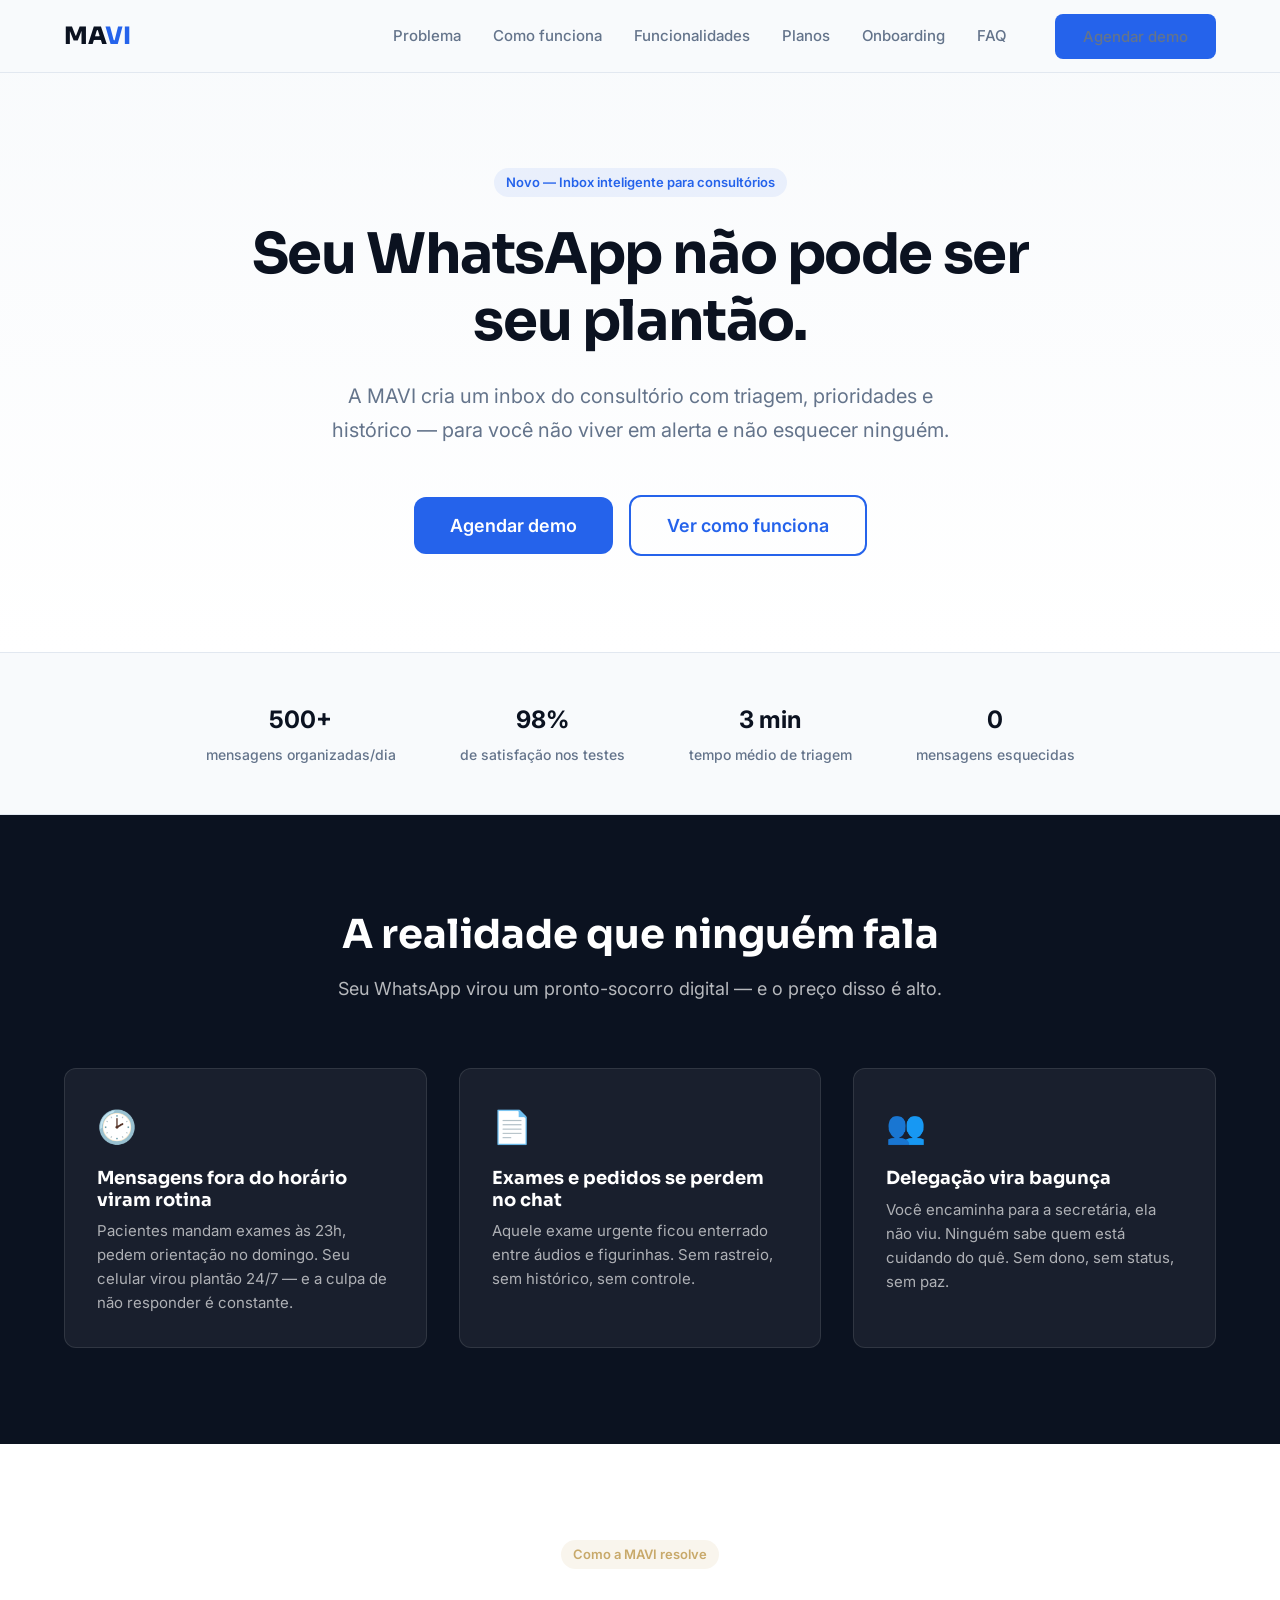
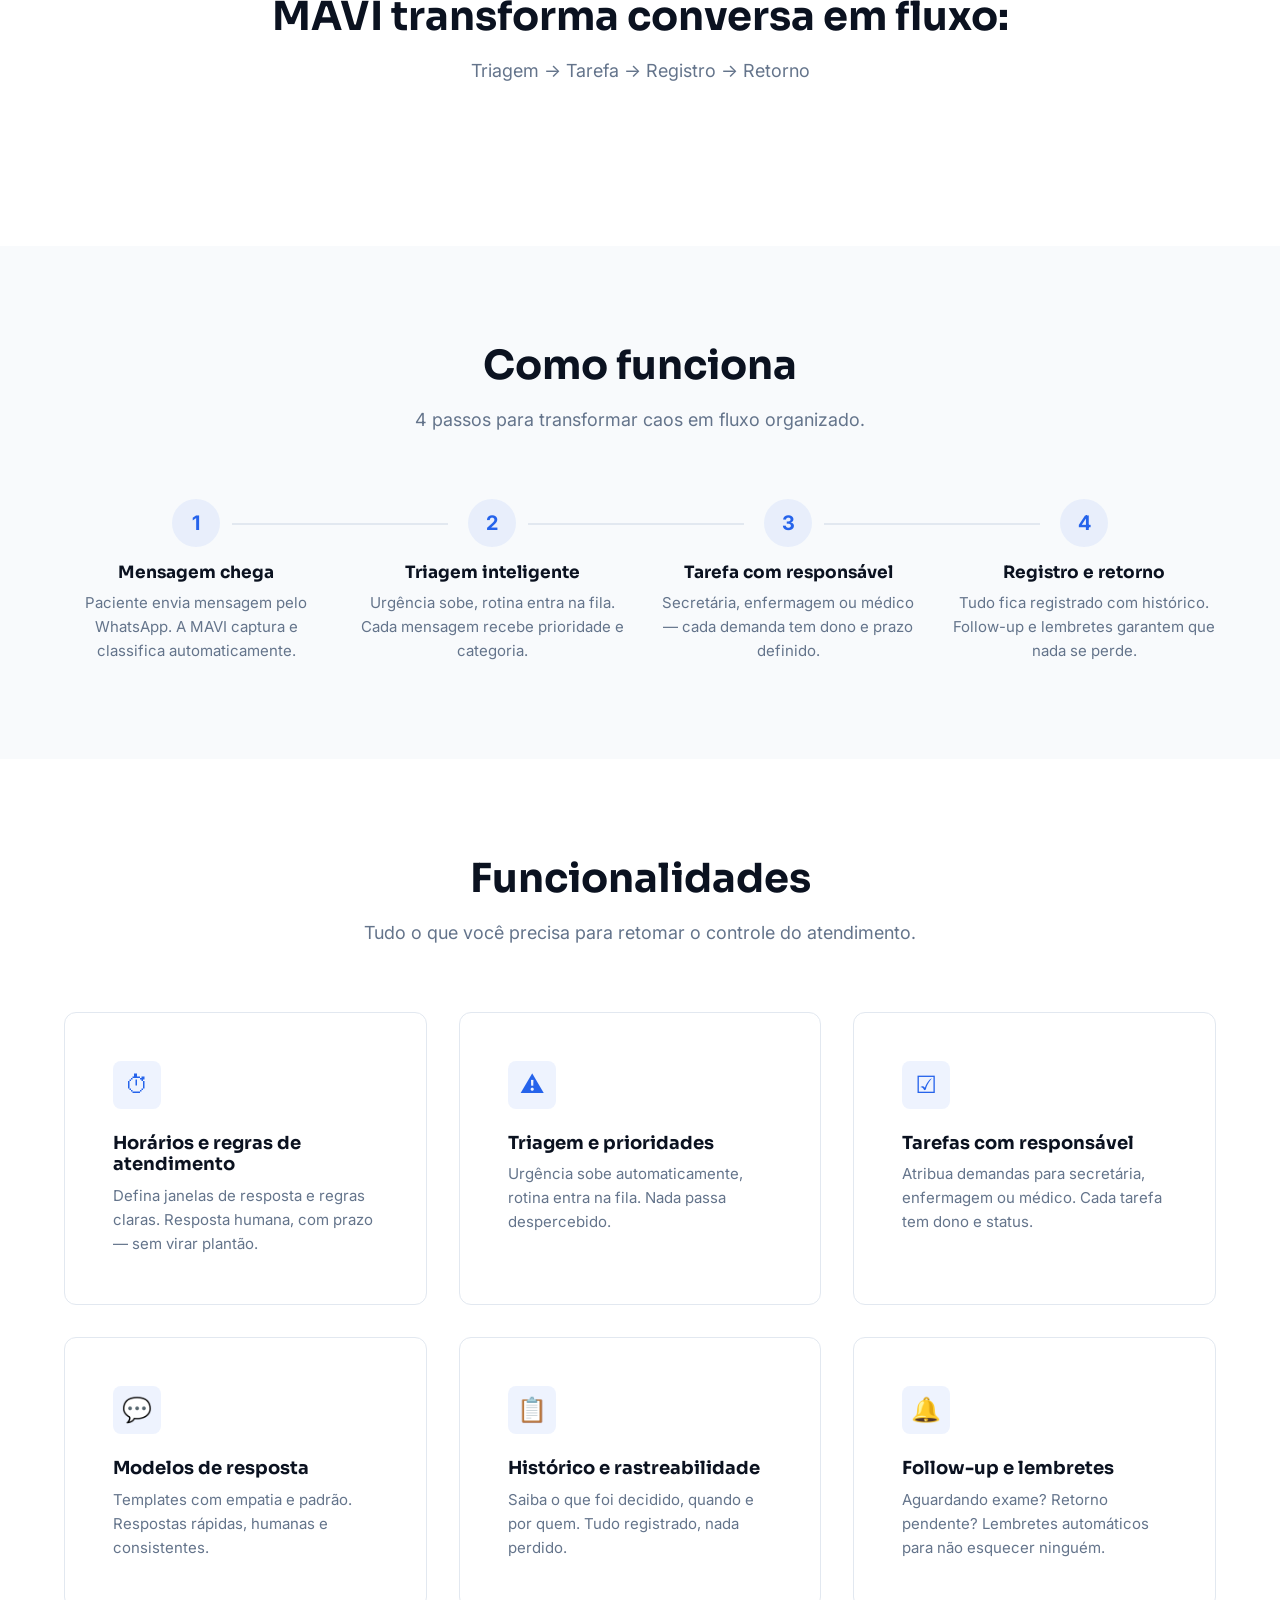
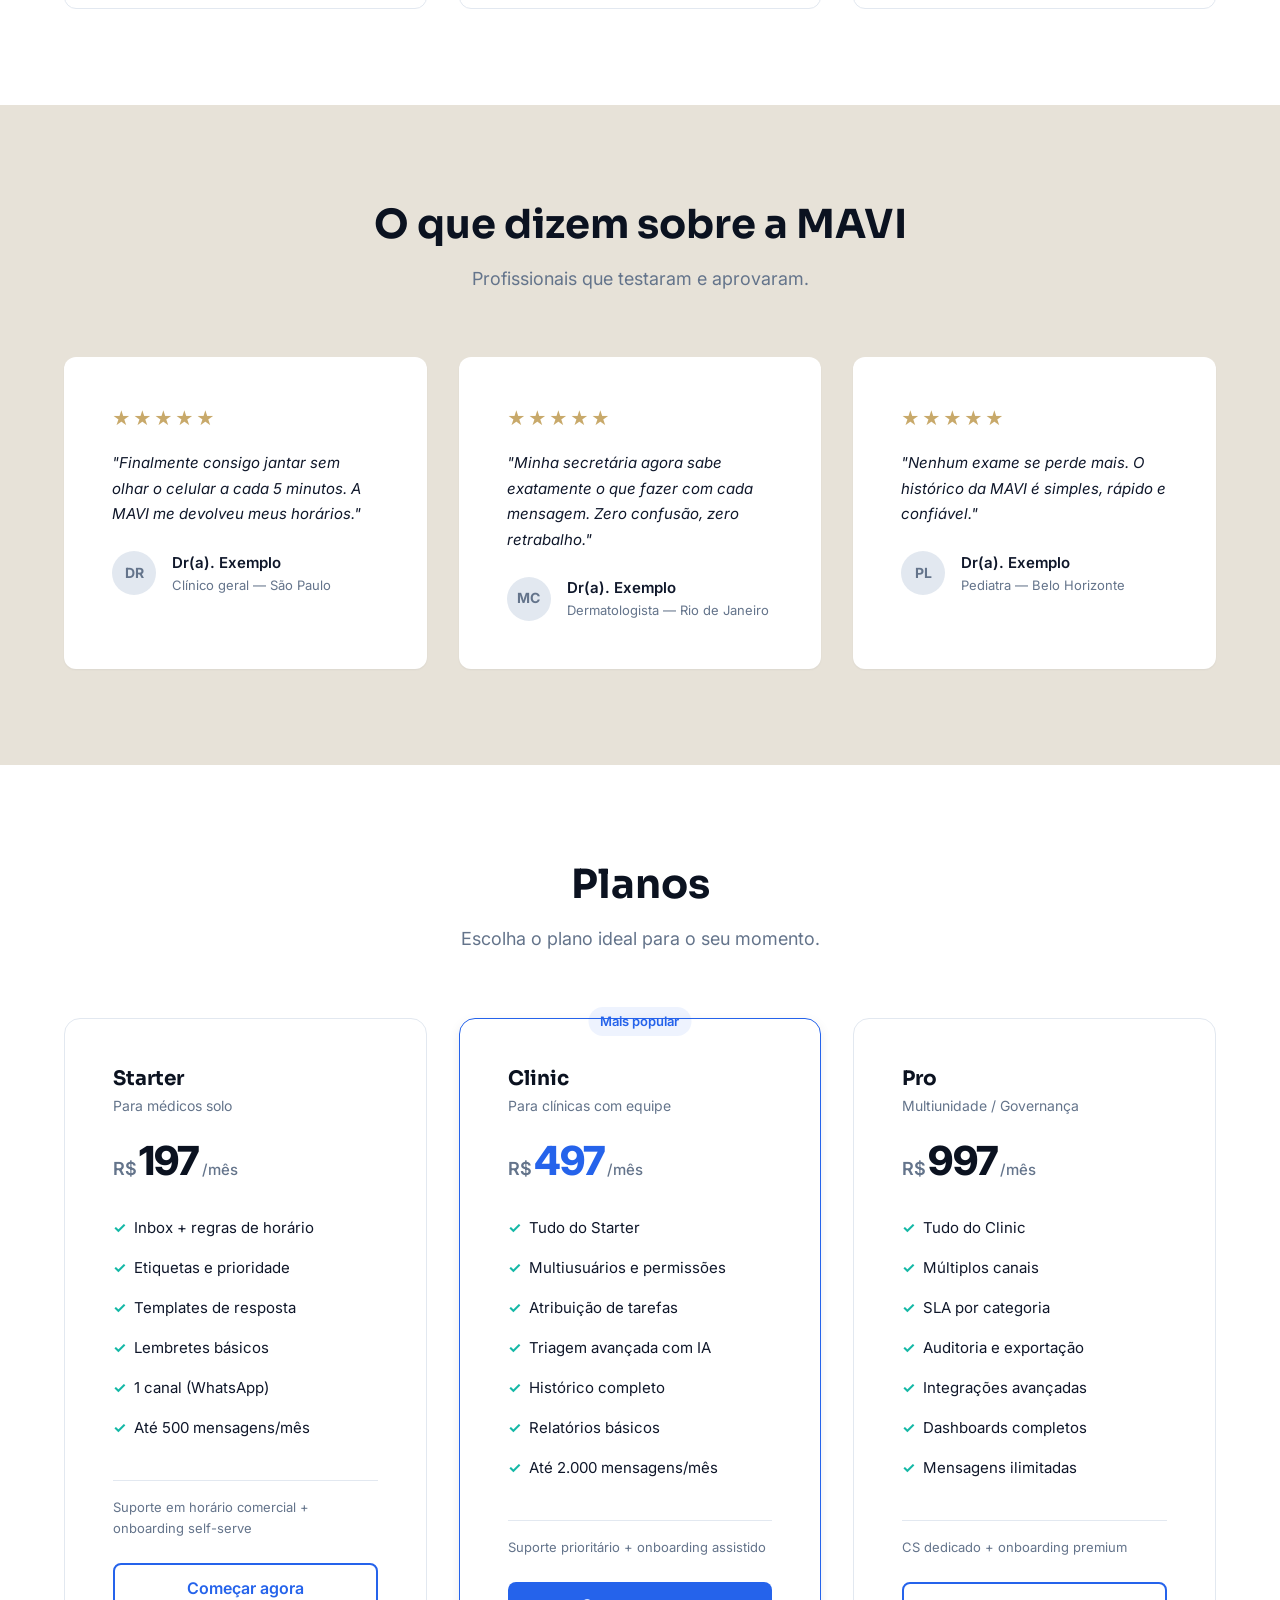
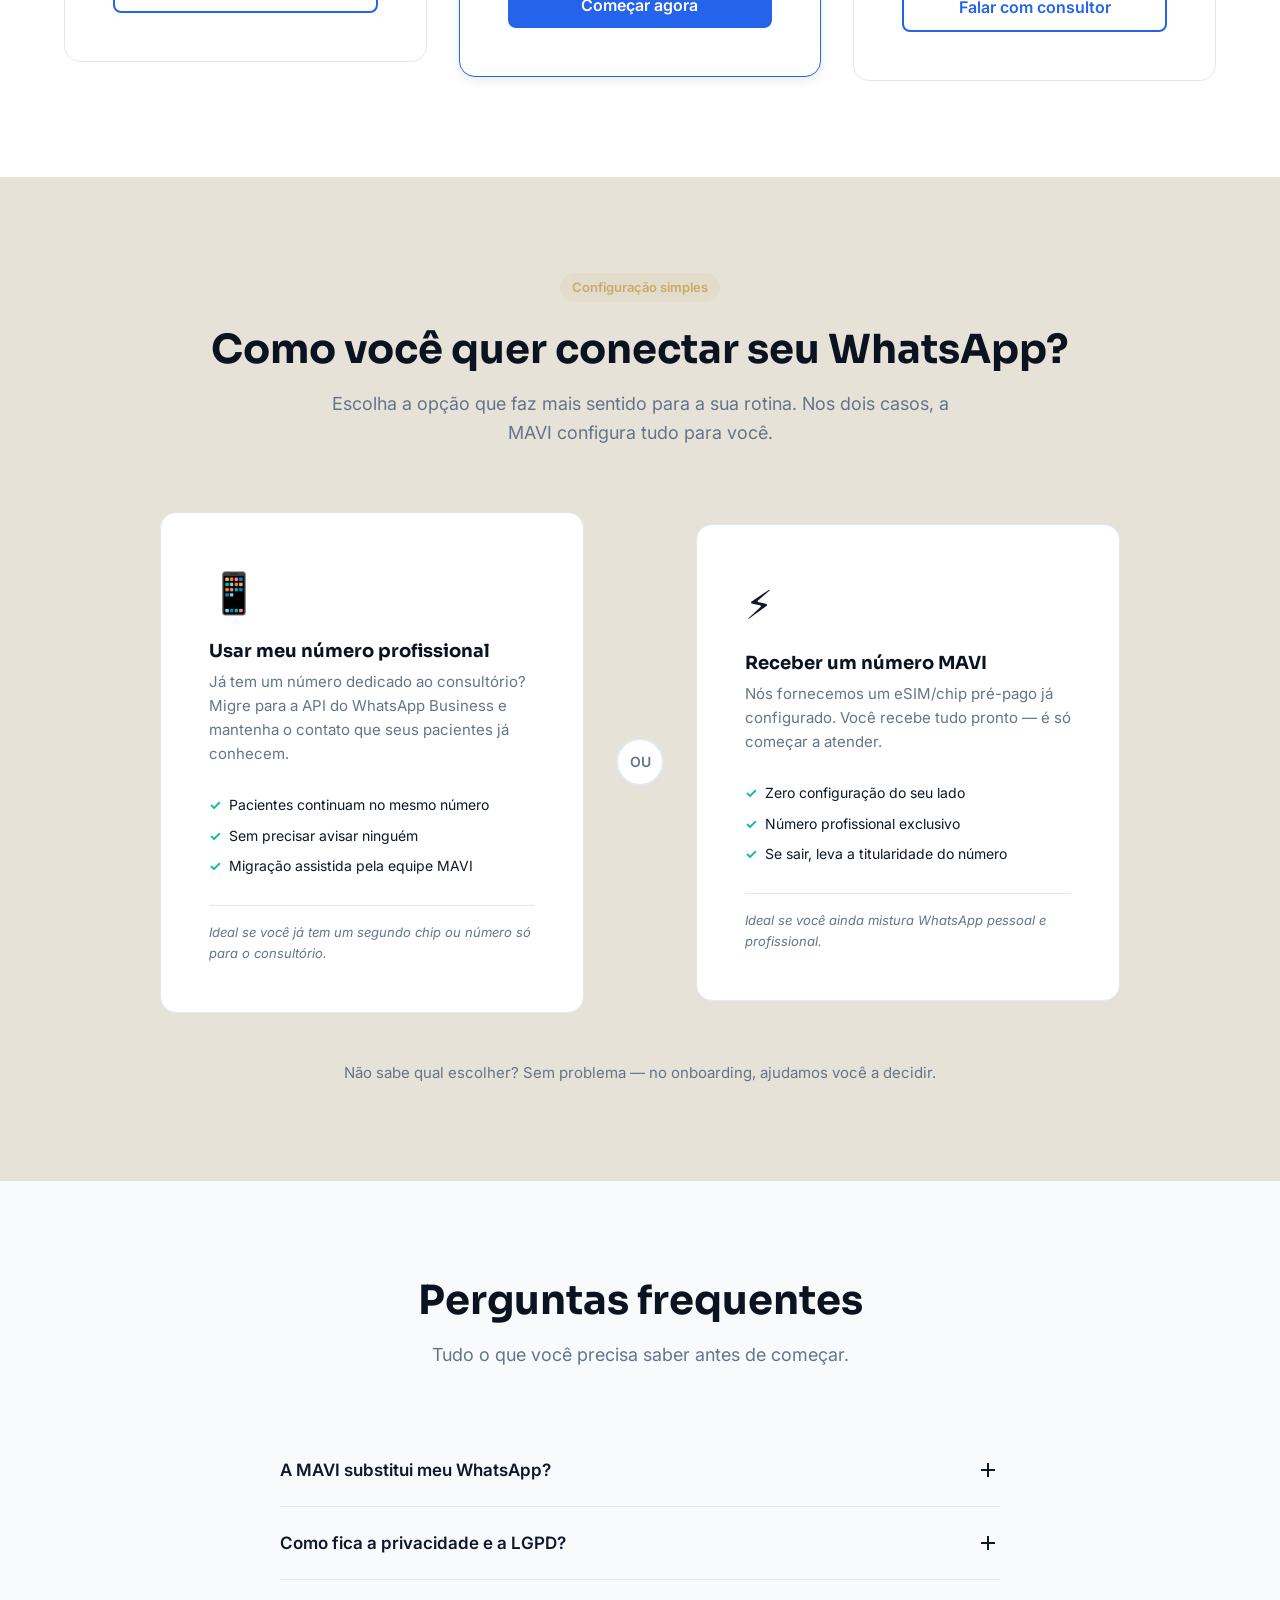
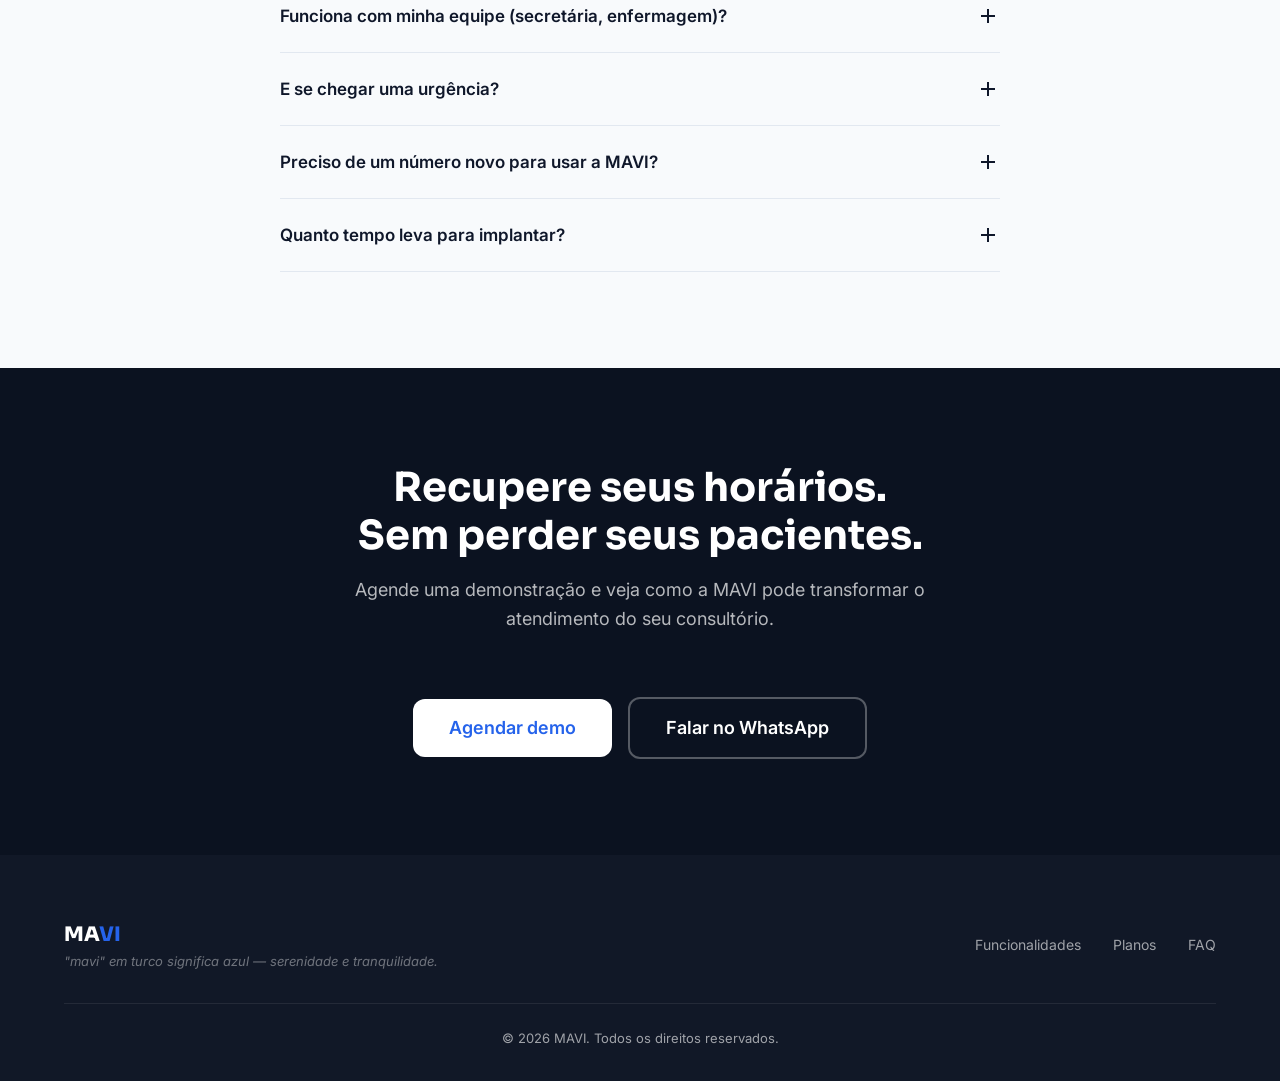
==== commit ab4a0320: "feat: add pricing plans (R$197/497/997) and WhatsApp onboarding section - Replace "Em breve" with ac" ====
--- a/index.html
+++ b/index.html
@@ -58,6 +58,7 @@
         <a href="#como-funciona">Como funciona</a>
         <a href="#funcionalidades">Funcionalidades</a>
         <a href="#planos">Planos</a>
+        <a href="#onboarding">Onboarding</a>
         <a href="#faq">FAQ</a>
         <div class="navbar__cta">
           <a href="#" class="btn btn-primary" data-open-modal data-track="nav_cta">Agendar demo</a>
@@ -263,16 +264,21 @@
         <div class="plan-card" data-animate>
           <h3 class="plan-card__name">Starter</h3>
           <p class="plan-card__audience">Para médicos solo</p>
-          <p class="plan-card__price">Em breve</p>
+          <div class="plan-card__price">
+            <span class="plan-card__currency">R$</span>
+            <span class="plan-card__amount">197</span>
+            <span class="plan-card__period">/mês</span>
+          </div>
           <ul class="plan-card__features">
             <li>Inbox + regras de horário</li>
             <li>Etiquetas e prioridade</li>
             <li>Templates de resposta</li>
             <li>Lembretes básicos</li>
             <li>1 canal (WhatsApp)</li>
+            <li>Até 500 mensagens/mês</li>
           </ul>
           <p class="plan-card__support">Suporte em horário comercial + onboarding self-serve</p>
-          <a href="#" class="btn btn-secondary" data-open-modal data-track="plan_starter">Agendar demo</a>
+          <a href="#" class="btn btn-secondary" data-open-modal data-track="plan_starter">Começar agora</a>
         </div>
 
         <!-- Clinic (featured) -->
@@ -280,24 +286,33 @@
           <div class="plan-card__badge"><span class="badge">Mais popular</span></div>
           <h3 class="plan-card__name">Clinic</h3>
           <p class="plan-card__audience">Para clínicas com equipe</p>
-          <p class="plan-card__price">Em breve</p>
+          <div class="plan-card__price">
+            <span class="plan-card__currency">R$</span>
+            <span class="plan-card__amount">497</span>
+            <span class="plan-card__period">/mês</span>
+          </div>
           <ul class="plan-card__features">
             <li>Tudo do Starter</li>
             <li>Multiusuários e permissões</li>
             <li>Atribuição de tarefas</li>
-            <li>Triagem avançada</li>
+            <li>Triagem avançada com IA</li>
             <li>Histórico completo</li>
             <li>Relatórios básicos</li>
+            <li>Até 2.000 mensagens/mês</li>
           </ul>
           <p class="plan-card__support">Suporte prioritário + onboarding assistido</p>
-          <a href="#" class="btn btn-primary" data-open-modal data-track="plan_clinic">Agendar demo</a>
+          <a href="#" class="btn btn-primary" data-open-modal data-track="plan_clinic">Começar agora</a>
         </div>
 
         <!-- Pro -->
         <div class="plan-card" data-animate>
           <h3 class="plan-card__name">Pro</h3>
           <p class="plan-card__audience">Multiunidade / Governança</p>
-          <p class="plan-card__price">Em breve</p>
+          <div class="plan-card__price">
+            <span class="plan-card__currency">R$</span>
+            <span class="plan-card__amount">997</span>
+            <span class="plan-card__period">/mês</span>
+          </div>
           <ul class="plan-card__features">
             <li>Tudo do Clinic</li>
             <li>Múltiplos canais</li>
@@ -305,11 +320,53 @@
             <li>Auditoria e exportação</li>
             <li>Integrações avançadas</li>
             <li>Dashboards completos</li>
+            <li>Mensagens ilimitadas</li>
           </ul>
           <p class="plan-card__support">CS dedicado + onboarding premium</p>
-          <a href="#" class="btn btn-secondary" data-open-modal data-track="plan_pro">Agendar demo</a>
-        </div>
-      </div>
+          <a href="#" class="btn btn-secondary" data-open-modal data-track="plan_pro">Falar com consultor</a>
+        </div>
+      </div>
+    </div>
+  </section>
+
+  <!-- ════════════ ONBOARDING — WhatsApp Setup ════════════ -->
+  <section class="section onboarding" id="onboarding">
+    <div class="container">
+      <span class="badge badge--gold" data-animate>Configuração simples</span>
+      <h2 class="section-title" style="margin-top: var(--space-lg);">Como você quer conectar seu WhatsApp?</h2>
+      <p class="section-subtitle">Escolha a opção que faz mais sentido para a sua rotina. Nos dois casos, a MAVI configura tudo para você.</p>
+
+      <div class="onboarding__grid">
+        <div class="onboarding__card" data-animate>
+          <div class="onboarding__icon" aria-hidden="true">&#128241;</div>
+          <h3>Usar meu número profissional</h3>
+          <p class="onboarding__desc">Já tem um número dedicado ao consultório? Migre para a API do WhatsApp Business e mantenha o contato que seus pacientes já conhecem.</p>
+          <ul class="onboarding__benefits">
+            <li>Pacientes continuam no mesmo número</li>
+            <li>Sem precisar avisar ninguém</li>
+            <li>Migração assistida pela equipe MAVI</li>
+          </ul>
+          <div class="onboarding__note">Ideal se você já tem um segundo chip ou número só para o consultório.</div>
+        </div>
+
+        <div class="onboarding__divider" data-animate>
+          <span>ou</span>
+        </div>
+
+        <div class="onboarding__card" data-animate>
+          <div class="onboarding__icon" aria-hidden="true">&#9889;</div>
+          <h3>Receber um número MAVI</h3>
+          <p class="onboarding__desc">Nós fornecemos um eSIM/chip pré-pago já configurado. Você recebe tudo pronto — é só começar a atender.</p>
+          <ul class="onboarding__benefits">
+            <li>Zero configuração do seu lado</li>
+            <li>Número profissional exclusivo</li>
+            <li>Se sair, leva a titularidade do número</li>
+          </ul>
+          <div class="onboarding__note">Ideal se você ainda mistura WhatsApp pessoal e profissional.</div>
+        </div>
+      </div>
+
+      <p class="onboarding__footer" data-animate>Não sabe qual escolher? Sem problema — no onboarding, ajudamos você a decidir.</p>
     </div>
   </section>
 
@@ -362,6 +419,16 @@
 
         <div class="faq__item" role="listitem">
           <button class="faq__question" aria-expanded="false">
+            Preciso de um número novo para usar a MAVI?
+            <svg class="faq__icon" viewBox="0 0 24 24" fill="none" stroke="currentColor" stroke-width="2" aria-hidden="true"><line x1="12" y1="5" x2="12" y2="19"/><line x1="5" y1="12" x2="19" y2="12"/></svg>
+          </button>
+          <div class="faq__answer" role="region">
+            <p>Não necessariamente. Você pode migrar um número profissional que já usa (seus pacientes continuam no mesmo contato) ou receber um número novo MAVI já configurado. Nos dois casos, cuidamos de toda a configuração para você.</p>
+          </div>
+        </div>
+
+        <div class="faq__item" role="listitem">
+          <button class="faq__question" aria-expanded="false">
             Quanto tempo leva para implantar?
             <svg class="faq__icon" viewBox="0 0 24 24" fill="none" stroke="currentColor" stroke-width="2" aria-hidden="true"><line x1="12" y1="5" x2="12" y2="19"/><line x1="5" y1="12" x2="19" y2="12"/></svg>
           </button>
--- a/assets/css/styles.css
+++ b/assets/css/styles.css
@@ -651,10 +651,34 @@
 }
 
 .plan-card__price {
-  font-size: 1.5rem;
-  font-weight: 700;
+  display: flex;
+  align-items: baseline;
+  gap: 0.125rem;
+  margin-bottom: var(--space-lg);
+}
+
+.plan-card__currency {
+  font-size: 1.125rem;
+  font-weight: 600;
+  color: var(--mavi-muted);
+}
+
+.plan-card__amount {
+  font-size: 2.5rem;
+  font-weight: 800;
   color: var(--mavi-navy);
-  margin-bottom: var(--space-lg);
+  line-height: 1;
+  letter-spacing: -0.02em;
+}
+
+.plan-card--featured .plan-card__amount {
+  color: var(--mavi-blue);
+}
+
+.plan-card__period {
+  font-size: 0.9375rem;
+  font-weight: 500;
+  color: var(--mavi-muted);
 }
 
 .plan-card__features {
@@ -687,6 +711,110 @@
 .plan-card .btn {
   width: 100%;
   margin-top: var(--space-lg);
+}
+
+/* =====================
+   ONBOARDING (WhatsApp Setup)
+   ===================== */
+.onboarding {
+  background: var(--mavi-sand);
+  text-align: center;
+}
+
+.onboarding__grid {
+  display: grid;
+  grid-template-columns: 1fr auto 1fr;
+  gap: var(--space-xl);
+  align-items: center;
+  max-width: 960px;
+  margin: 0 auto;
+}
+
+.onboarding__card {
+  background: var(--mavi-white);
+  border: 1px solid var(--mavi-border);
+  border-radius: var(--radius-xl);
+  padding: var(--space-2xl);
+  text-align: left;
+  transition: all var(--transition-base);
+}
+
+.onboarding__card:hover {
+  border-color: var(--mavi-blue);
+  box-shadow: var(--shadow-md);
+  transform: translateY(-2px);
+}
+
+.onboarding__icon {
+  font-size: 2.5rem;
+  margin-bottom: var(--space-md);
+}
+
+.onboarding__card h3 {
+  font-size: 1.125rem;
+  margin-bottom: var(--space-sm);
+}
+
+.onboarding__desc {
+  font-size: 0.9375rem;
+  color: var(--mavi-muted);
+  line-height: 1.6;
+  margin-bottom: var(--space-lg);
+}
+
+.onboarding__benefits {
+  margin-bottom: var(--space-lg);
+}
+
+.onboarding__benefits li {
+  font-size: 0.875rem;
+  color: var(--mavi-text);
+  padding: var(--space-xs) 0;
+  display: flex;
+  align-items: flex-start;
+  gap: var(--space-sm);
+}
+
+.onboarding__benefits li::before {
+  content: '\2713';
+  color: var(--mavi-teal);
+  font-weight: 700;
+  flex-shrink: 0;
+}
+
+.onboarding__note {
+  font-size: 0.8125rem;
+  color: var(--mavi-muted);
+  font-style: italic;
+  padding-top: var(--space-md);
+  border-top: 1px solid var(--mavi-border);
+}
+
+.onboarding__divider {
+  display: flex;
+  align-items: center;
+  justify-content: center;
+}
+
+.onboarding__divider span {
+  width: 48px;
+  height: 48px;
+  border-radius: 50%;
+  background: var(--mavi-white);
+  border: 2px solid var(--mavi-border);
+  display: flex;
+  align-items: center;
+  justify-content: center;
+  font-size: 0.875rem;
+  font-weight: 600;
+  color: var(--mavi-muted);
+  text-transform: uppercase;
+}
+
+.onboarding__footer {
+  font-size: 0.9375rem;
+  color: var(--mavi-muted);
+  margin-top: var(--space-2xl);
 }
 
 /* =====================
@@ -996,6 +1124,15 @@
 
   .step:not(:last-child)::after {
     display: none;
+  }
+
+  .onboarding__grid {
+    grid-template-columns: 1fr;
+    max-width: 480px;
+  }
+
+  .onboarding__divider {
+    margin: 0 auto;
   }
 }
 
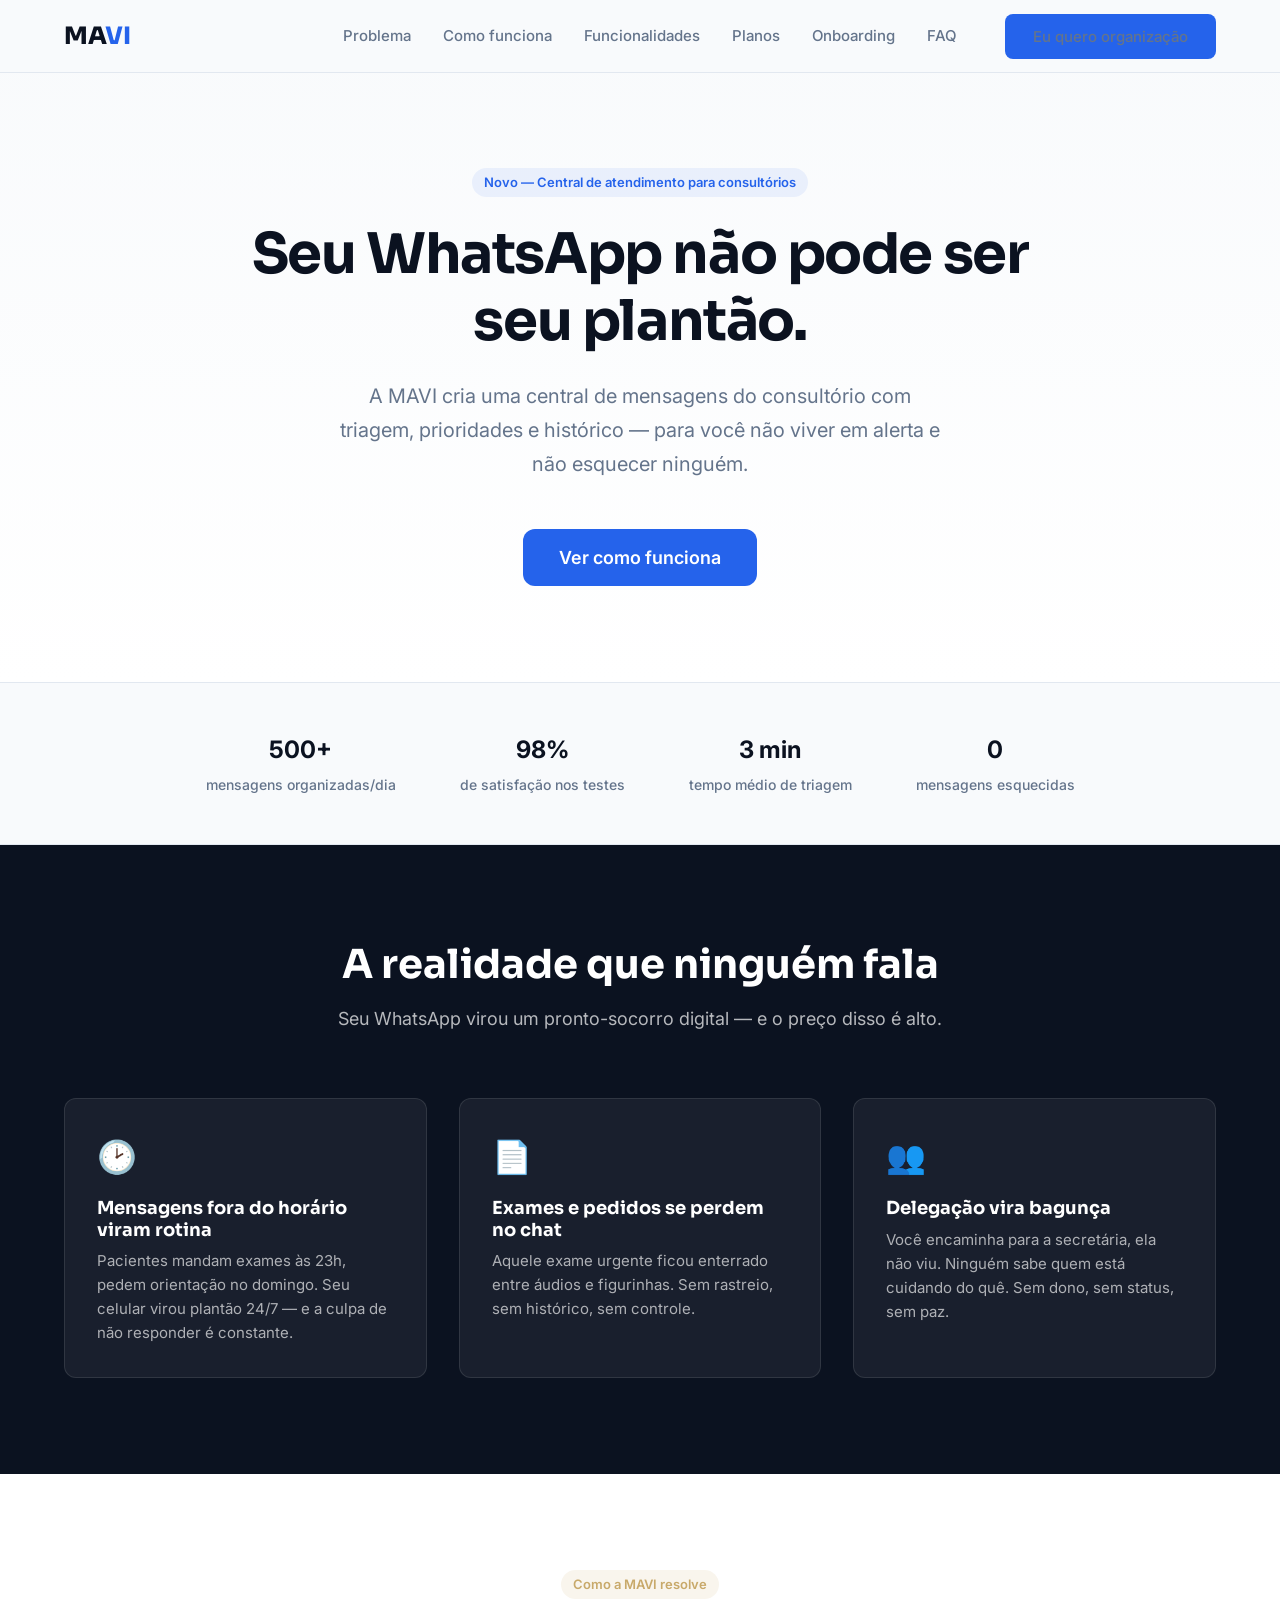
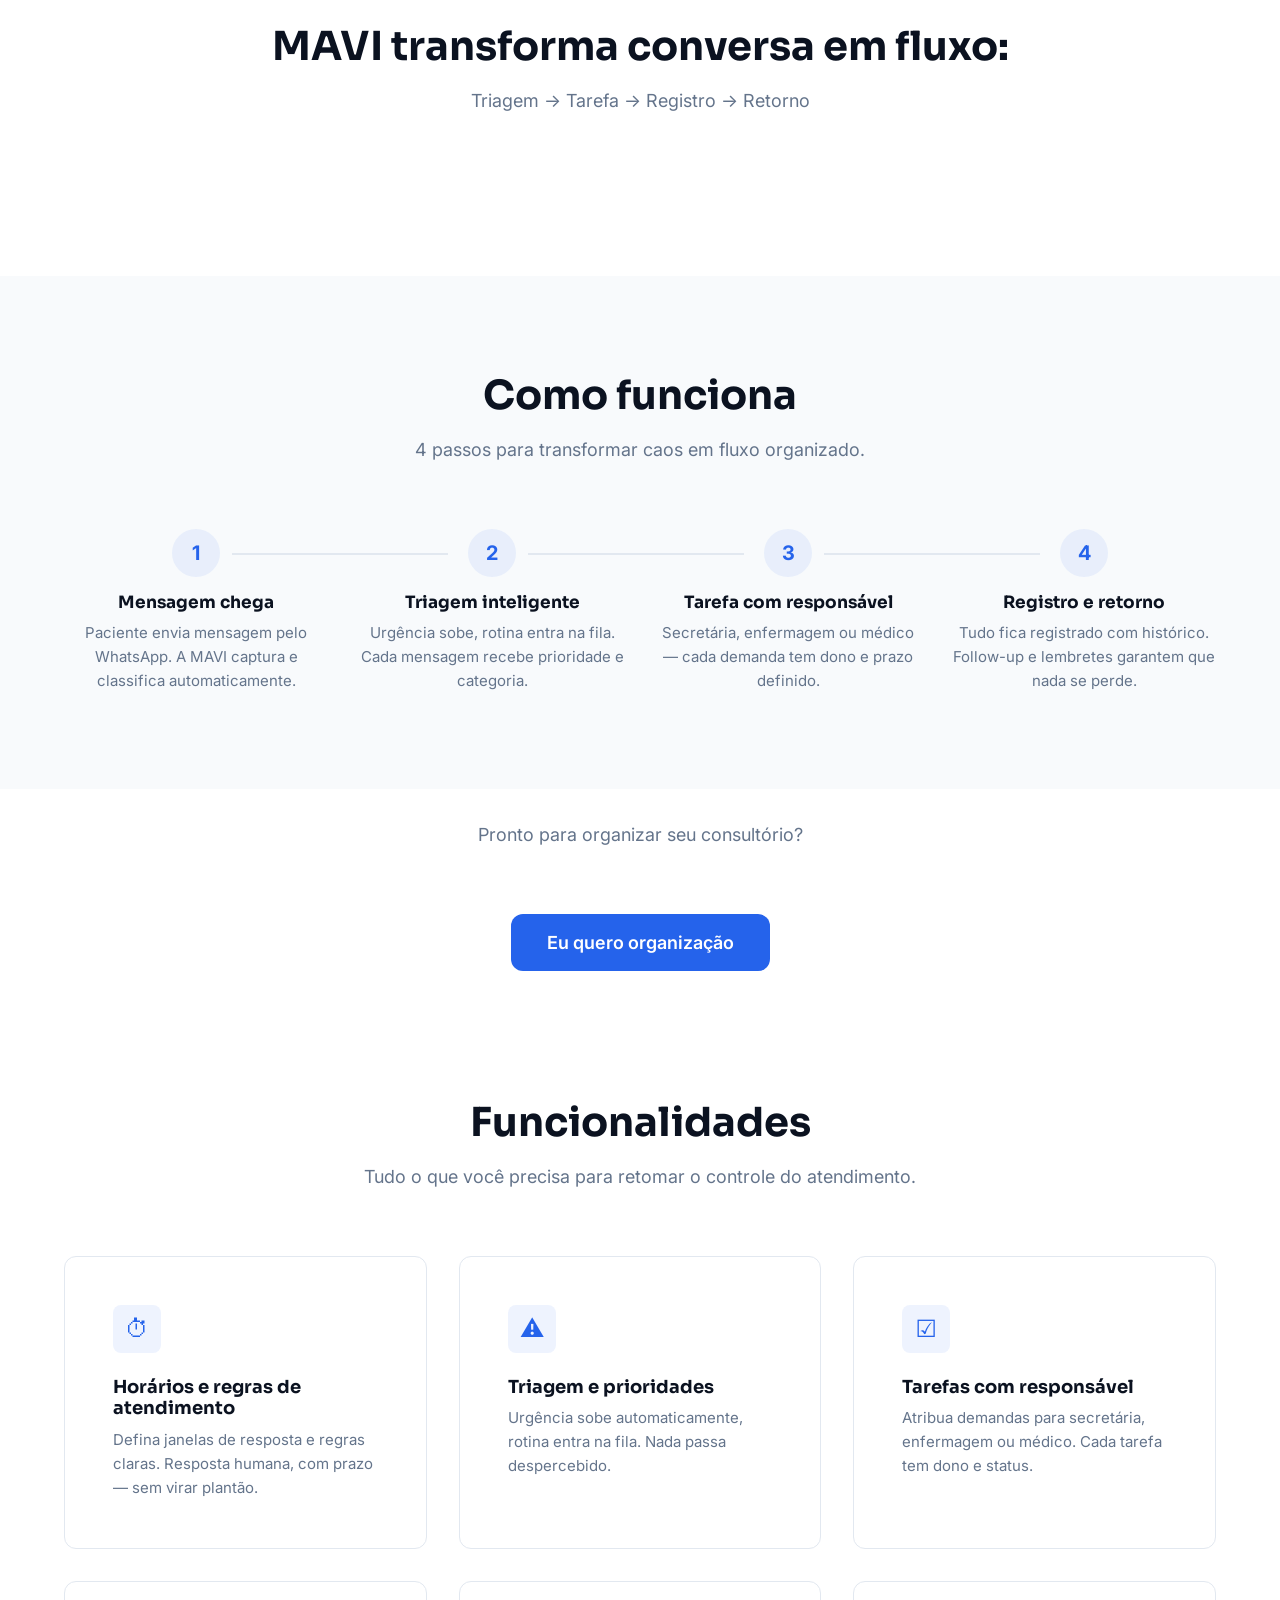
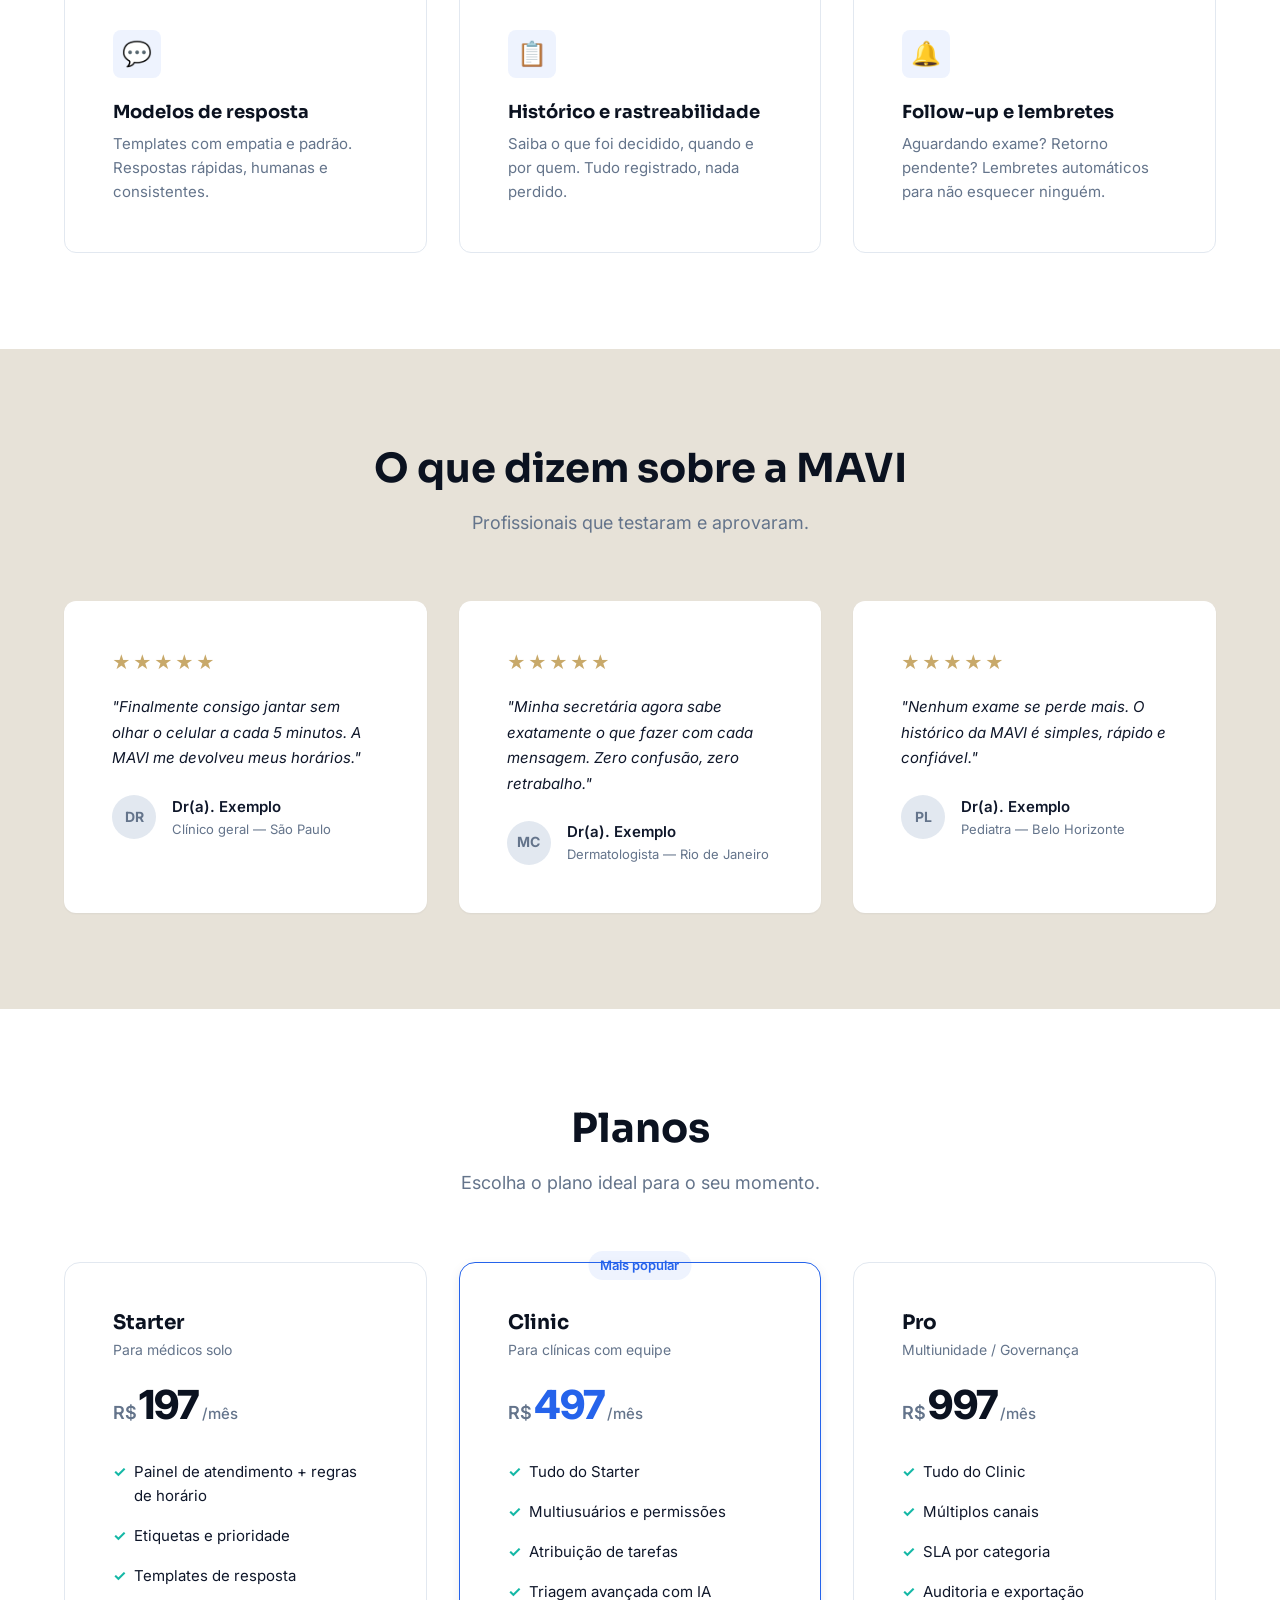
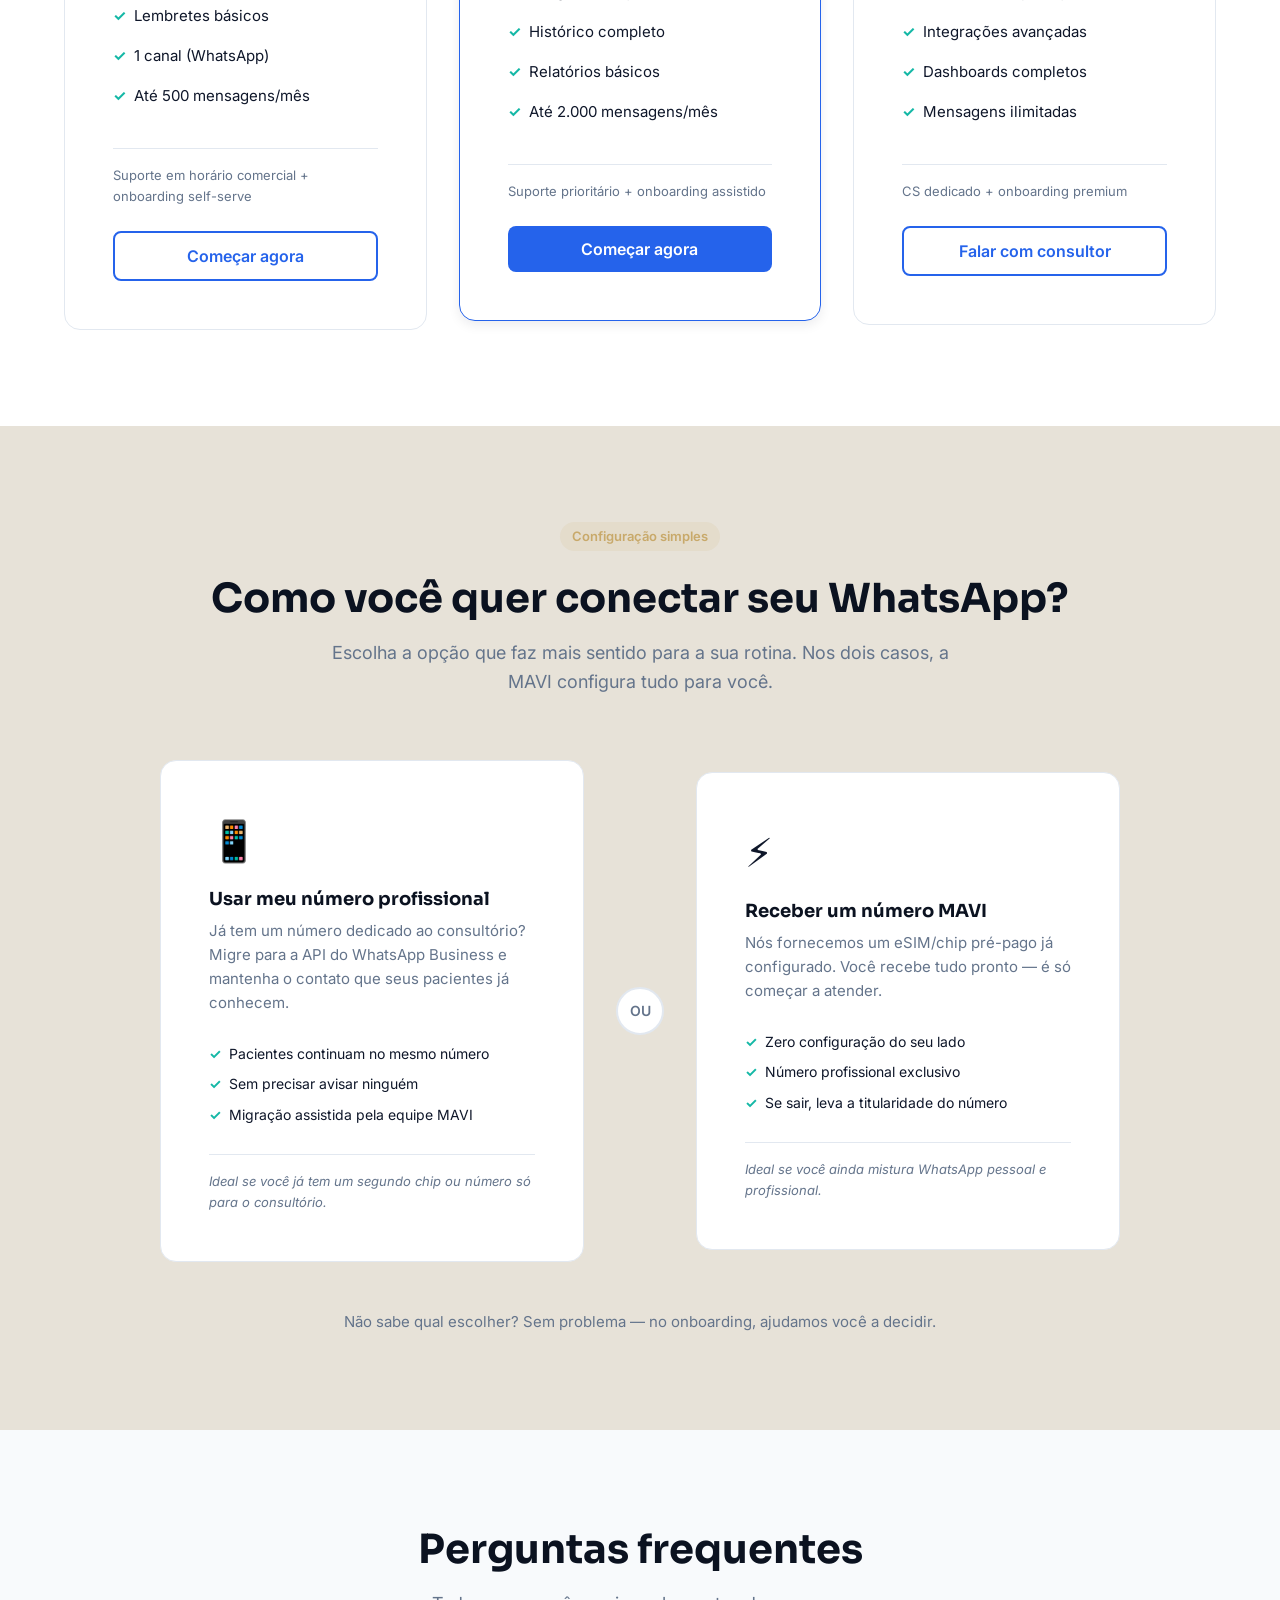
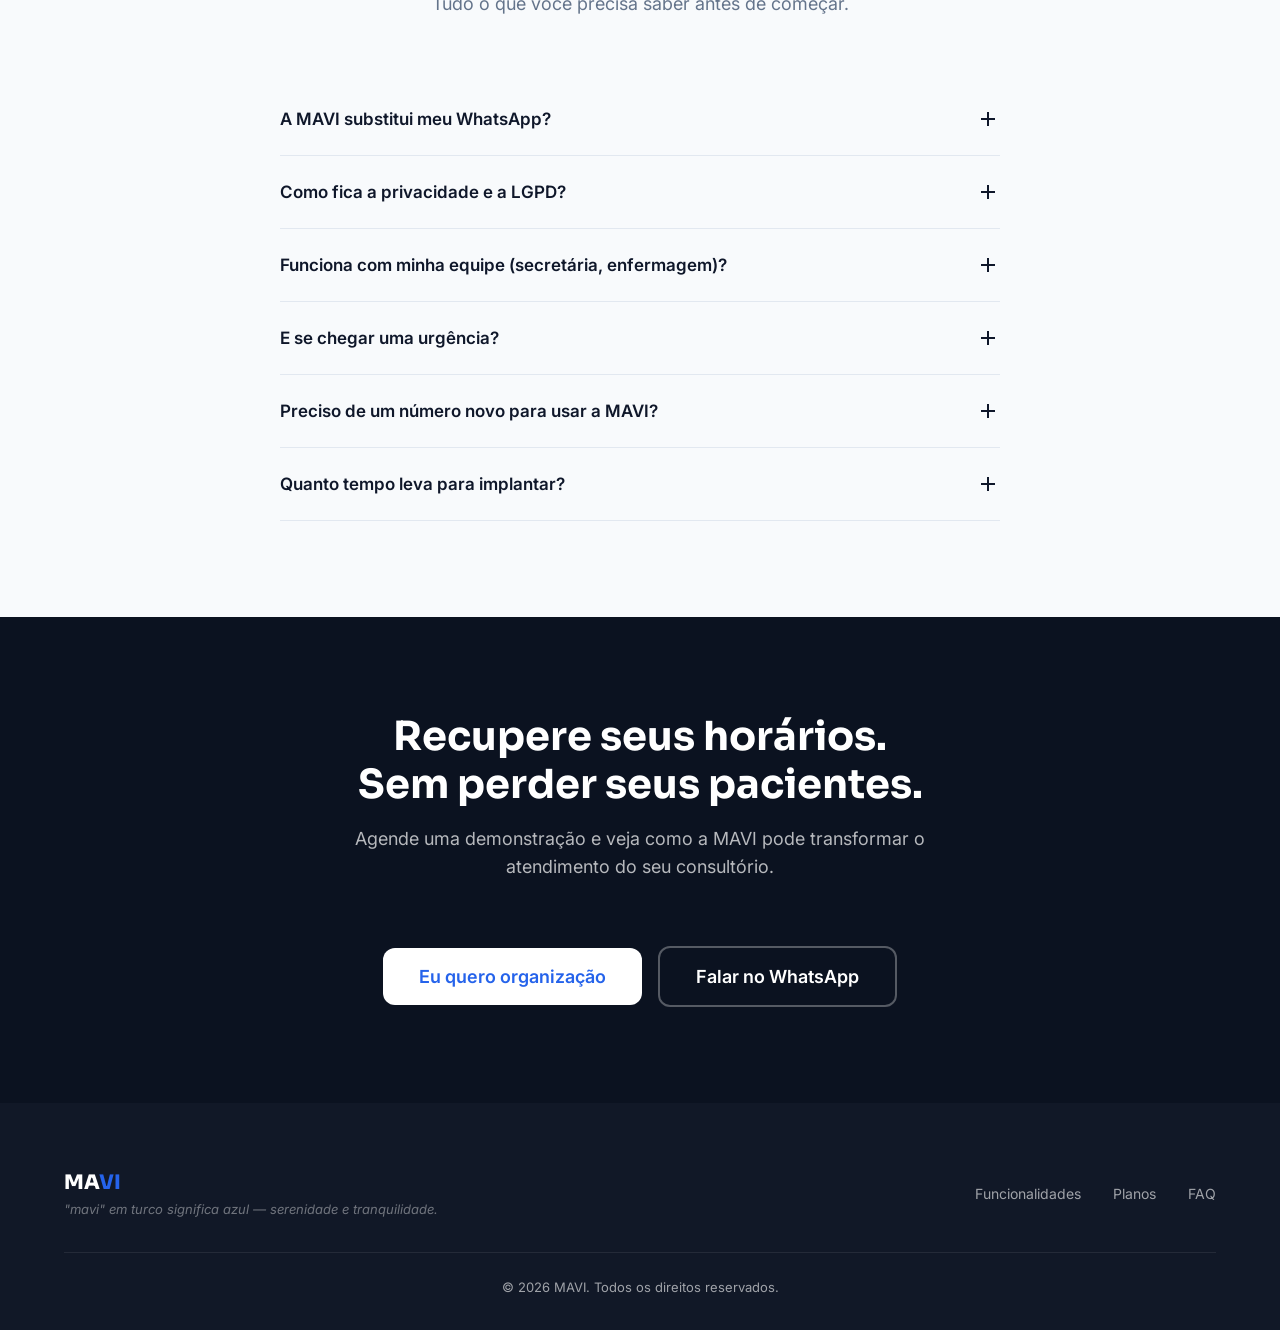
==== commit 67b98f8f: "fix: replace tech jargon and improve CTA placement for doctors - Replace "inbox" with natural terms " ====
--- a/index.html
+++ b/index.html
@@ -4,7 +4,7 @@
   <meta charset="UTF-8">
   <meta name="viewport" content="width=device-width, initial-scale=1.0">
   <title>MAVI — Seu WhatsApp não pode ser seu plantão</title>
-  <meta name="description" content="MAVI cria um inbox do consultório com triagem, prioridades e histórico. Organize o atendimento via WhatsApp sem perder o toque humano.">
+  <meta name="description" content="MAVI organiza as mensagens do consultório com triagem, prioridades e histórico. Atendimento via WhatsApp sem perder o toque humano.">
 
   <!-- Open Graph -->
   <meta property="og:type" content="website">
@@ -61,7 +61,7 @@
         <a href="#onboarding">Onboarding</a>
         <a href="#faq">FAQ</a>
         <div class="navbar__cta">
-          <a href="#" class="btn btn-primary" data-open-modal data-track="nav_cta">Agendar demo</a>
+          <a href="#" class="btn btn-primary" data-open-modal data-track="nav_cta">Eu quero organização</a>
         </div>
       </div>
     </div>
@@ -71,13 +71,12 @@
   <section class="hero" id="hero">
     <div class="container">
       <div class="hero__badge">
-        <span class="badge">Novo &mdash; Inbox inteligente para consultórios</span>
+        <span class="badge">Novo &mdash; Central de atendimento para consultórios</span>
       </div>
       <h1 class="hero__title">Seu WhatsApp não pode ser seu plantão.</h1>
-      <p class="hero__subtitle">A MAVI cria um inbox do consultório com triagem, prioridades e histórico — para você não viver em alerta e não esquecer ninguém.</p>
+      <p class="hero__subtitle">A MAVI cria uma central de mensagens do consultório com triagem, prioridades e histórico — para você não viver em alerta e não esquecer ninguém.</p>
       <div class="hero__actions">
-        <a href="#" class="btn btn-primary btn-lg" data-open-modal data-track="hero_cta_primary">Agendar demo</a>
-        <a href="#como-funciona" class="btn btn-secondary btn-lg" data-track="hero_cta_secondary">Ver como funciona</a>
+        <a href="#como-funciona" class="btn btn-primary btn-lg" data-track="hero_cta_secondary">Ver como funciona</a>
       </div>
     </div>
   </section>
@@ -163,6 +162,14 @@
           <p>Tudo fica registrado com histórico. Follow-up e lembretes garantem que nada se perde.</p>
         </div>
       </div>
+    </div>
+  </section>
+
+  <!-- ════════════ CTA INTERMEDIÁRIO ════════════ -->
+  <section class="section cta-mid" style="text-align:center; background: var(--mavi-white); padding: var(--space-xl) 0;">
+    <div class="container">
+      <p class="section-subtitle" data-animate>Pronto para organizar seu consultório?</p>
+      <a href="#" class="btn btn-primary btn-lg" data-open-modal data-track="cta_mid_primary" data-animate>Eu quero organização</a>
     </div>
   </section>
 
@@ -270,7 +277,7 @@
             <span class="plan-card__period">/mês</span>
           </div>
           <ul class="plan-card__features">
-            <li>Inbox + regras de horário</li>
+            <li>Painel de atendimento + regras de horário</li>
             <li>Etiquetas e prioridade</li>
             <li>Templates de resposta</li>
             <li>Lembretes básicos</li>
@@ -446,7 +453,7 @@
       <h2 class="section-title">Recupere seus horários.<br>Sem perder seus pacientes.</h2>
       <p class="section-subtitle">Agende uma demonstração e veja como a MAVI pode transformar o atendimento do seu consultório.</p>
       <div class="cta-final__actions">
-        <a href="#" class="btn btn-white btn-lg" data-open-modal data-track="cta_final_primary">Agendar demo</a>
+        <a href="#" class="btn btn-white btn-lg" data-open-modal data-track="cta_final_primary">Eu quero organização</a>
         <a href="https://wa.me/5511999999999?text=Ol%C3%A1%2C%20quero%20saber%20mais%20sobre%20a%20MAVI" class="btn btn-secondary btn-lg" style="border-color: rgba(255,255,255,.3); color: var(--mavi-white);" target="_blank" rel="noopener" data-track="cta_final_whatsapp">Falar no WhatsApp</a>
       </div>
     </div>
@@ -476,7 +483,7 @@
   <div class="modal-overlay" id="leadModal" role="dialog" aria-modal="true" aria-labelledby="modalTitle">
     <div class="modal">
       <div class="modal__header">
-        <h2 class="modal__title" id="modalTitle">Agendar demo</h2>
+        <h2 class="modal__title" id="modalTitle">Quero organizar meu consultório</h2>
         <button class="modal__close" data-close-modal aria-label="Fechar">&times;</button>
       </div>
 
@@ -514,7 +521,7 @@
           <textarea id="leadMessage" name="message" placeholder="Conte um pouco sobre sua rotina de atendimento..." rows="3"></textarea>
         </div>
 
-        <button type="submit" class="btn btn-primary btn-lg form__submit" data-track="form_submit">Agendar demo</button>
+        <button type="submit" class="btn btn-primary btn-lg form__submit" data-track="form_submit">Quero começar</button>
       </form>
 
       <div class="form__success">
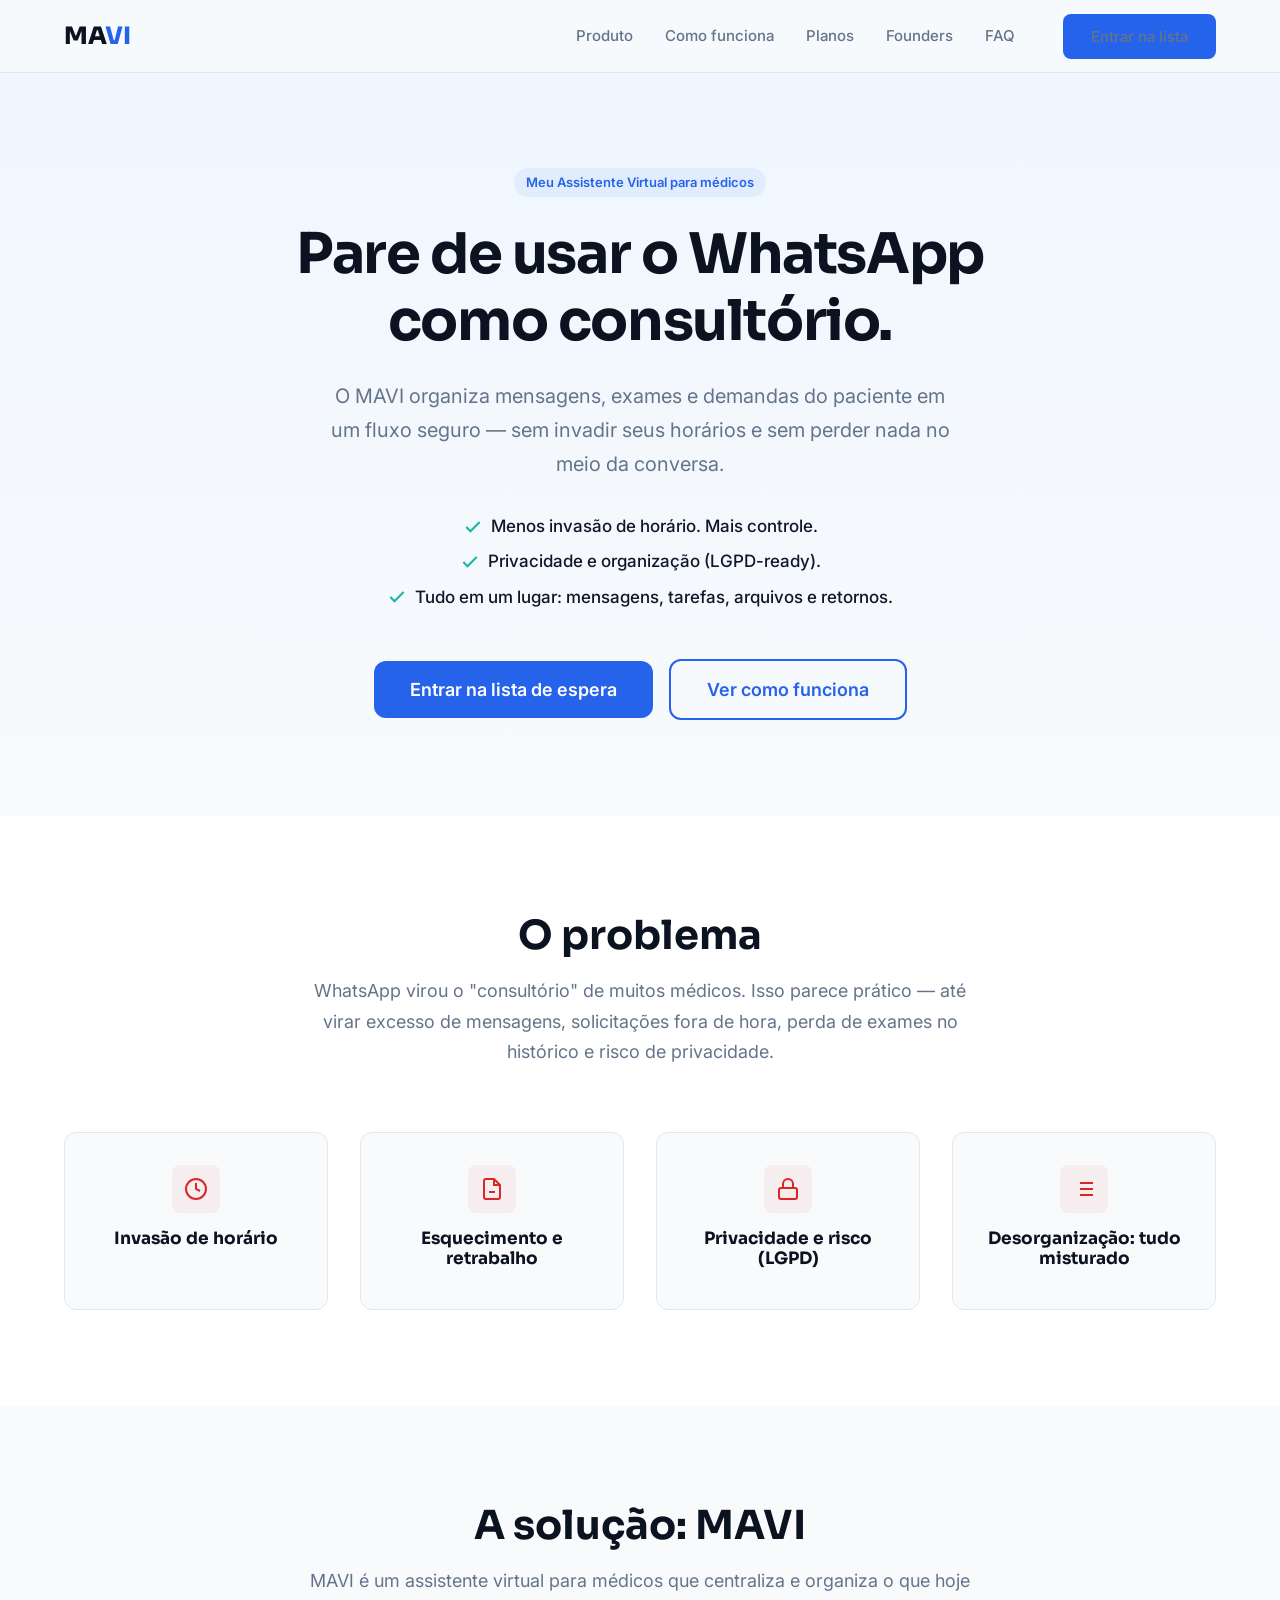
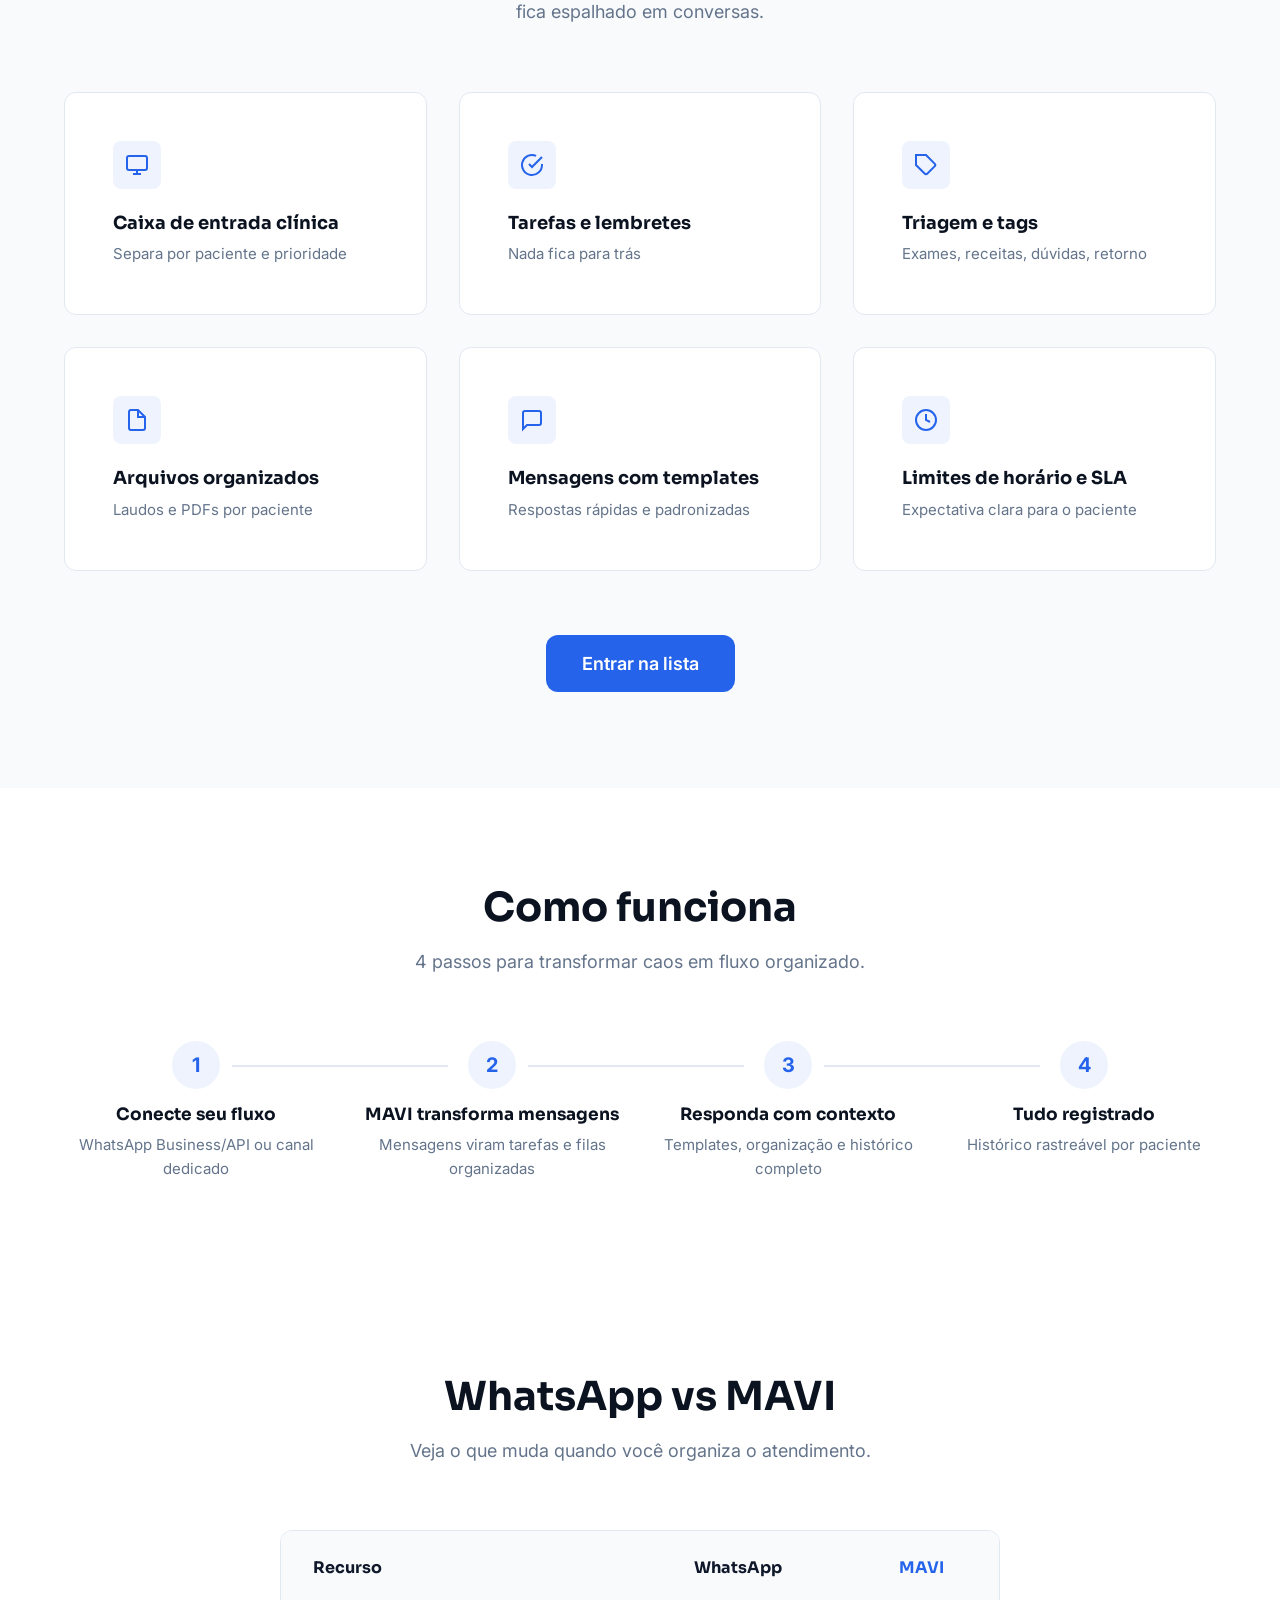
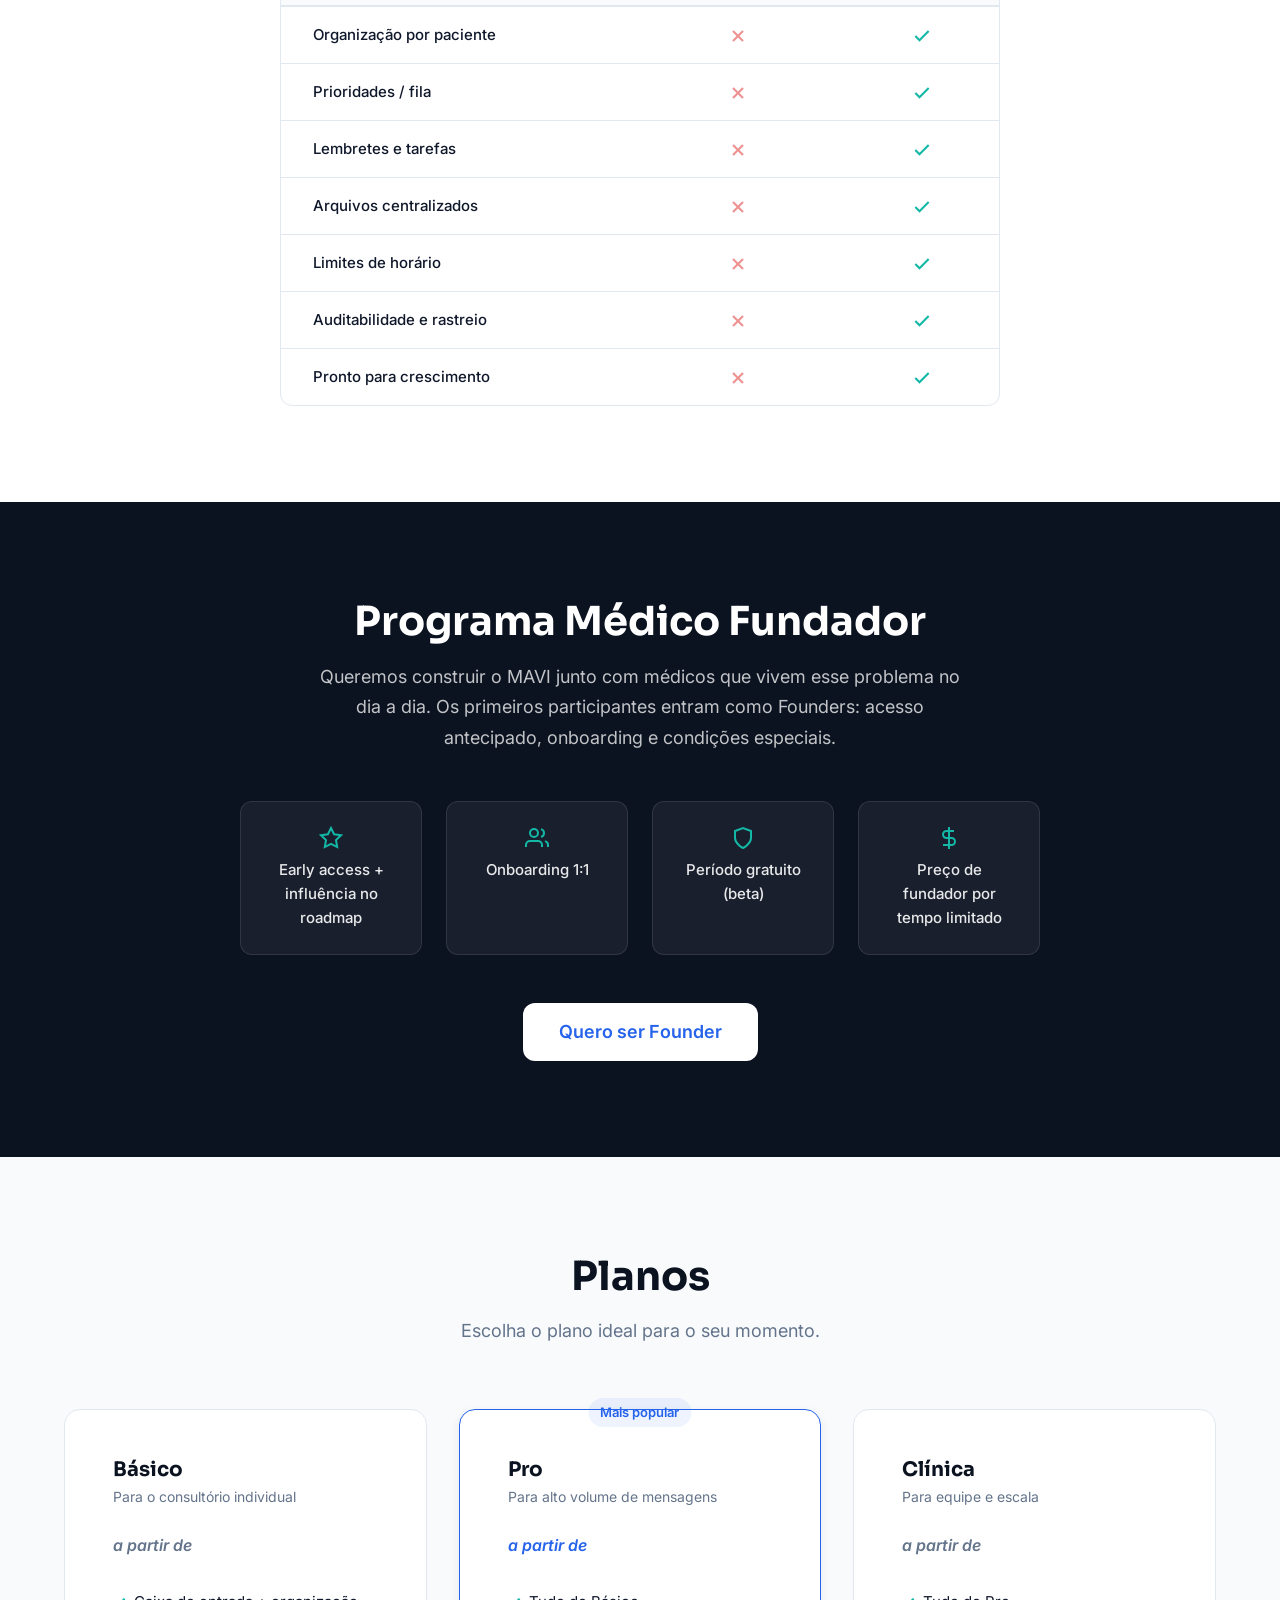
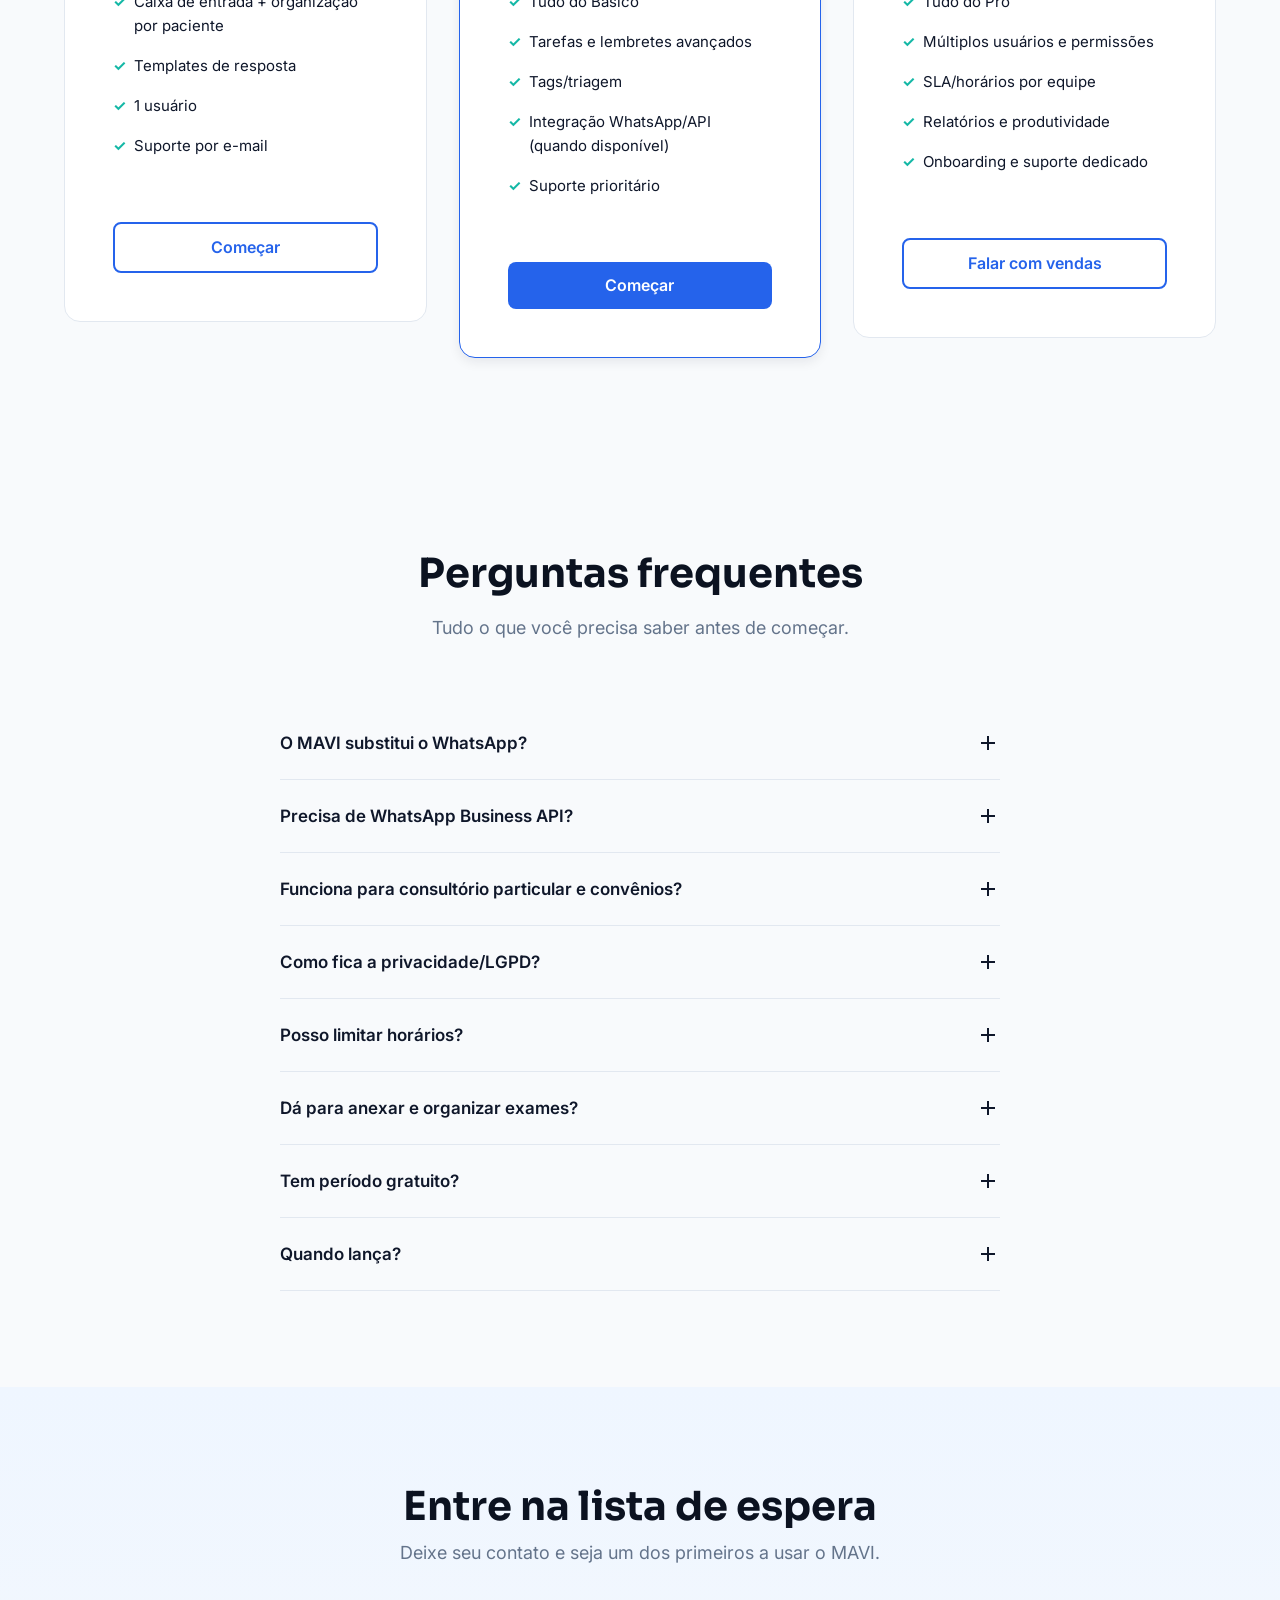
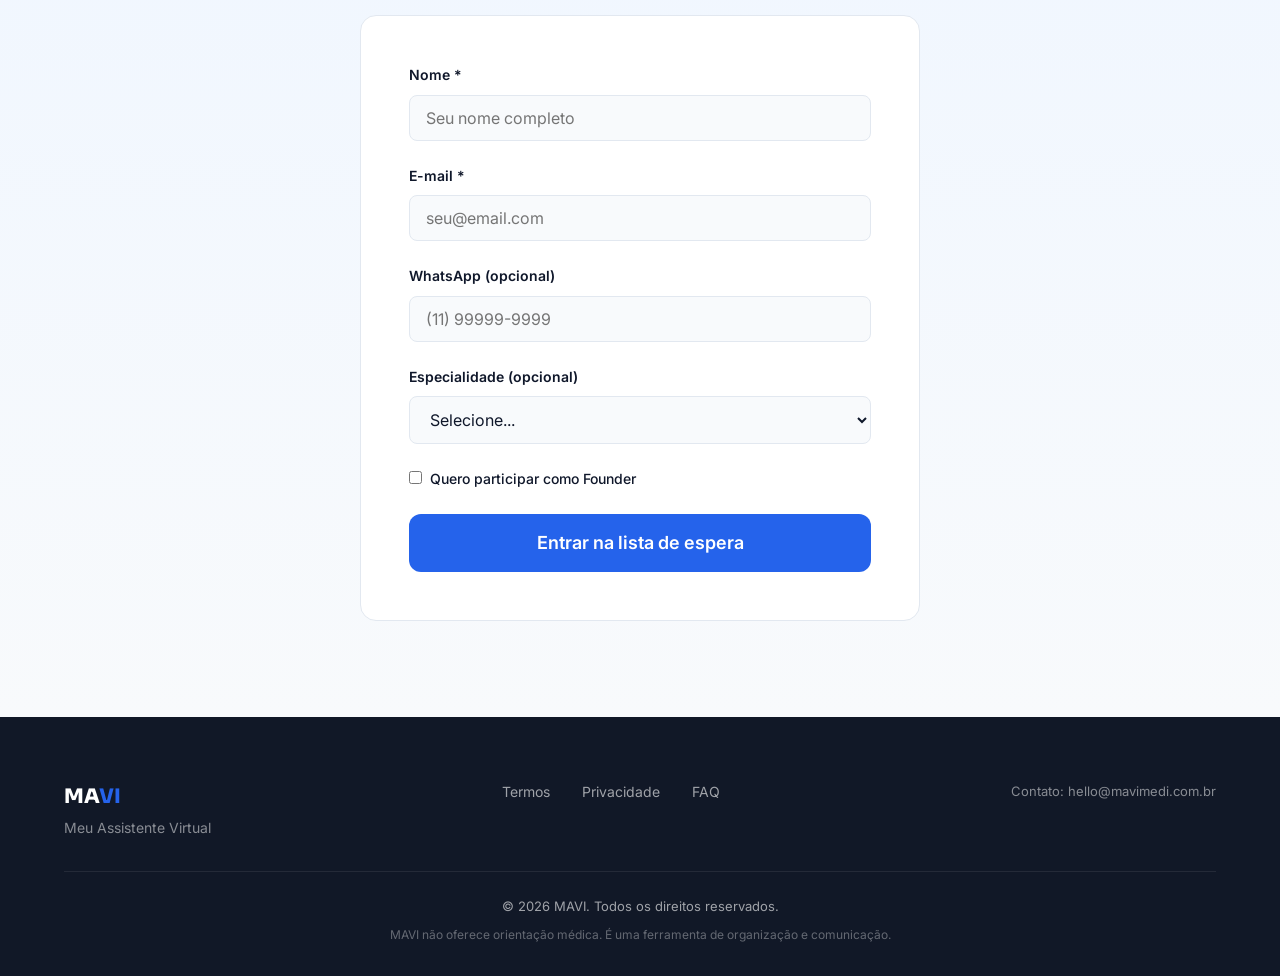
==== commit 585dddb6: "feat: overhaul LP with new positioning, Founders Program, and lead capture Complete rewrite of the M" ====
--- a/index.html
+++ b/index.html
@@ -3,15 +3,15 @@
 <head>
   <meta charset="UTF-8">
   <meta name="viewport" content="width=device-width, initial-scale=1.0">
-  <title>MAVI — Seu WhatsApp não pode ser seu plantão</title>
-  <meta name="description" content="MAVI organiza as mensagens do consultório com triagem, prioridades e histórico. Atendimento via WhatsApp sem perder o toque humano.">
+  <title>MAVI — Pare de usar o WhatsApp como consultório</title>
+  <meta name="description" content="MAVI organiza mensagens, exames e demandas do paciente em um fluxo seguro — sem invadir seus horários e sem perder nada no meio da conversa.">
 
   <!-- Open Graph -->
   <meta property="og:type" content="website">
-  <meta property="og:title" content="MAVI — Seu WhatsApp não pode ser seu plantão">
-  <meta property="og:description" content="Organize o atendimento via WhatsApp do consultório com triagem, prioridades e histórico. Sem perder o toque humano.">
+  <meta property="og:title" content="MAVI — Pare de usar o WhatsApp como consultório">
+  <meta property="og:description" content="Organize demandas, mensagens e arquivos do consultório em um fluxo seguro. LGPD-ready, com limites de horário e rastreabilidade.">
   <meta property="og:image" content="assets/img/og-image.png">
-  <meta property="og:url" content="https://mavi.com.br">
+  <meta property="og:url" content="https://mavi-lp.onrender.com">
   <meta property="og:locale" content="pt_BR">
 
   <!-- Favicon -->
@@ -31,7 +31,7 @@
     "@context": "https://schema.org",
     "@type": "SoftwareApplication",
     "name": "MAVI",
-    "description": "Assistente virtual para organizar atendimento via WhatsApp em consultórios e clínicas médicas.",
+    "description": "Meu Assistente Virtual — ferramenta de organização e comunicação para médicos e consultórios.",
     "applicationCategory": "HealthApplication",
     "operatingSystem": "Web",
     "offers": {
@@ -41,6 +41,15 @@
     }
   }
   </script>
+
+  <!-- Google Analytics (GA4) — replace G-XXXXXXXXXX with your Measurement ID -->
+  <!-- <script async src="https://www.googletagmanager.com/gtag/js?id=G-XXXXXXXXXX"></script>
+  <script>
+    window.dataLayer = window.dataLayer || [];
+    function gtag(){dataLayer.push(arguments);}
+    gtag('js', new Date());
+    gtag('config', 'G-XXXXXXXXXX');
+  </script> -->
 </head>
 <body>
 
@@ -54,14 +63,13 @@
       </button>
 
       <div class="navbar__links" id="navLinks">
-        <a href="#problema">Problema</a>
+        <a href="#produto">Produto</a>
         <a href="#como-funciona">Como funciona</a>
-        <a href="#funcionalidades">Funcionalidades</a>
         <a href="#planos">Planos</a>
-        <a href="#onboarding">Onboarding</a>
+        <a href="#founders">Founders</a>
         <a href="#faq">FAQ</a>
         <div class="navbar__cta">
-          <a href="#" class="btn btn-primary" data-open-modal data-track="nav_cta">Eu quero organização</a>
+          <a href="#lead-form" class="btn btn-primary" data-track="nav_cta">Entrar na lista</a>
         </div>
       </div>
     </div>
@@ -70,72 +78,158 @@
   <!-- ════════════ HERO ════════════ -->
   <section class="hero" id="hero">
     <div class="container">
-      <div class="hero__badge">
-        <span class="badge">Novo &mdash; Central de atendimento para consultórios</span>
-      </div>
-      <h1 class="hero__title">Seu WhatsApp não pode ser seu plantão.</h1>
-      <p class="hero__subtitle">A MAVI cria uma central de mensagens do consultório com triagem, prioridades e histórico — para você não viver em alerta e não esquecer ninguém.</p>
-      <div class="hero__actions">
-        <a href="#como-funciona" class="btn btn-primary btn-lg" data-track="hero_cta_secondary">Ver como funciona</a>
-      </div>
-    </div>
-  </section>
-
-  <!-- ════════════ SOCIAL PROOF ════════════ -->
-  <section class="social-proof" aria-label="Prova social">
-    <div class="container social-proof__inner">
-      <div class="social-proof__item" data-animate>
-        <strong>500+</strong> mensagens organizadas/dia
-      </div>
-      <div class="social-proof__item" data-animate>
-        <strong>98%</strong> de satisfação nos testes
-      </div>
-      <div class="social-proof__item" data-animate>
-        <strong>3 min</strong> tempo médio de triagem
-      </div>
-      <div class="social-proof__item" data-animate>
-        <strong>0</strong> mensagens esquecidas
-      </div>
-    </div>
-  </section>
-
-  <!-- ════════════ PROBLEMA ════════════ -->
+
+      <!-- Variant A: Anti-WhatsApp (default) -->
+      <div data-variant="a">
+        <div class="hero__badge">
+          <span class="badge">Meu Assistente Virtual para médicos</span>
+        </div>
+        <h1 class="hero__title">Pare de usar o WhatsApp como consultório.</h1>
+        <p class="hero__subtitle">O MAVI organiza mensagens, exames e demandas do paciente em um fluxo seguro — sem invadir seus horários e sem perder nada no meio da conversa.</p>
+        <ul class="hero__bullets">
+          <li>
+            <svg viewBox="0 0 24 24" fill="none" stroke="currentColor" stroke-width="2.5" aria-hidden="true"><polyline points="20 6 9 17 4 12"/></svg>
+            Menos invasão de horário. Mais controle.
+          </li>
+          <li>
+            <svg viewBox="0 0 24 24" fill="none" stroke="currentColor" stroke-width="2.5" aria-hidden="true"><polyline points="20 6 9 17 4 12"/></svg>
+            Privacidade e organização (LGPD-ready).
+          </li>
+          <li>
+            <svg viewBox="0 0 24 24" fill="none" stroke="currentColor" stroke-width="2.5" aria-hidden="true"><polyline points="20 6 9 17 4 12"/></svg>
+            Tudo em um lugar: mensagens, tarefas, arquivos e retornos.
+          </li>
+        </ul>
+        <div class="hero__actions">
+          <a href="#lead-form" class="btn btn-primary btn-lg" data-track="hero_cta_primary">Entrar na lista de espera</a>
+          <a href="#como-funciona" class="btn btn-secondary btn-lg" data-track="hero_cta_secondary">Ver como funciona</a>
+        </div>
+      </div>
+
+      <!-- Variant B: Premium serenity -->
+      <div data-variant="b" hidden>
+        <div class="hero__badge">
+          <span class="badge">Meu Assistente Virtual para médicos</span>
+        </div>
+        <h1 class="hero__title">Seu consultório digital com tranquilidade.</h1>
+        <p class="hero__subtitle">MAVI (Meu Assistente Virtual) transforma o caos do WhatsApp em organização, segurança e previsibilidade — para você e seus pacientes.</p>
+        <ul class="hero__bullets">
+          <li>
+            <svg viewBox="0 0 24 24" fill="none" stroke="currentColor" stroke-width="2.5" aria-hidden="true"><polyline points="20 6 9 17 4 12"/></svg>
+            Organize demandas sem estresse.
+          </li>
+          <li>
+            <svg viewBox="0 0 24 24" fill="none" stroke="currentColor" stroke-width="2.5" aria-hidden="true"><polyline points="20 6 9 17 4 12"/></svg>
+            Fluxo seguro e profissional.
+          </li>
+          <li>
+            <svg viewBox="0 0 24 24" fill="none" stroke="currentColor" stroke-width="2.5" aria-hidden="true"><polyline points="20 6 9 17 4 12"/></svg>
+            Atendimento com limites e clareza.
+          </li>
+        </ul>
+        <div class="hero__actions">
+          <a href="#lead-form" class="btn btn-primary btn-lg" data-track="hero_cta_primary">Quero conhecer o MAVI</a>
+          <a href="#como-funciona" class="btn btn-secondary btn-lg" data-track="hero_cta_secondary">Como funciona</a>
+        </div>
+      </div>
+
+    </div>
+  </section>
+
+  <!-- ════════════ O PROBLEMA ════════════ -->
   <section class="section problem" id="problema">
     <div class="container">
-      <h2 class="section-title">A realidade que ninguém fala</h2>
-      <p class="section-subtitle">Seu WhatsApp virou um pronto-socorro digital — e o preço disso é alto.</p>
+      <h2 class="section-title">O problema</h2>
+      <p class="problem__intro">WhatsApp virou o "consultório" de muitos médicos. Isso parece prático — até virar excesso de mensagens, solicitações fora de hora, perda de exames no histórico e risco de privacidade.</p>
 
       <div class="problem__grid">
         <div class="problem__card" data-animate>
-          <div class="problem__icon" aria-hidden="true">&#128337;</div>
-          <h3>Mensagens fora do horário viram rotina</h3>
-          <p>Pacientes mandam exames às 23h, pedem orientação no domingo. Seu celular virou plantão 24/7 — e a culpa de não responder é constante.</p>
+          <div class="problem__icon" aria-hidden="true">
+            <svg viewBox="0 0 24 24" fill="none" stroke="currentColor" stroke-width="2"><circle cx="12" cy="12" r="10"/><polyline points="12 6 12 12 16 14"/></svg>
+          </div>
+          <h3>Invasão de horário</h3>
         </div>
         <div class="problem__card" data-animate>
-          <div class="problem__icon" aria-hidden="true">&#128196;</div>
-          <h3>Exames e pedidos se perdem no chat</h3>
-          <p>Aquele exame urgente ficou enterrado entre áudios e figurinhas. Sem rastreio, sem histórico, sem controle.</p>
+          <div class="problem__icon" aria-hidden="true">
+            <svg viewBox="0 0 24 24" fill="none" stroke="currentColor" stroke-width="2"><path d="M14 2H6a2 2 0 0 0-2 2v16a2 2 0 0 0 2 2h12a2 2 0 0 0 2-2V8z"/><polyline points="14 2 14 8 20 8"/><line x1="9" y1="15" x2="15" y2="15"/></svg>
+          </div>
+          <h3>Esquecimento e retrabalho</h3>
         </div>
         <div class="problem__card" data-animate>
-          <div class="problem__icon" aria-hidden="true">&#128101;</div>
-          <h3>Delegação vira bagunça</h3>
-          <p>Você encaminha para a secretária, ela não viu. Ninguém sabe quem está cuidando do quê. Sem dono, sem status, sem paz.</p>
-        </div>
-      </div>
-    </div>
-  </section>
-
-  <!-- ════════════ PROPOSTA (transição) ════════════ -->
-  <section class="section" style="text-align:center; background: var(--mavi-white);">
-    <div class="container">
-      <span class="badge badge--gold" data-animate>Como a MAVI resolve</span>
-      <h2 class="section-title" style="margin-top: var(--space-lg);" data-animate>MAVI transforma conversa em fluxo:</h2>
-      <p class="section-subtitle" data-animate>Triagem &rarr; Tarefa &rarr; Registro &rarr; Retorno</p>
+          <div class="problem__icon" aria-hidden="true">
+            <svg viewBox="0 0 24 24" fill="none" stroke="currentColor" stroke-width="2"><rect x="3" y="11" width="18" height="11" rx="2" ry="2"/><path d="M7 11V7a5 5 0 0 1 10 0v4"/></svg>
+          </div>
+          <h3>Privacidade e risco (LGPD)</h3>
+        </div>
+        <div class="problem__card" data-animate>
+          <div class="problem__icon" aria-hidden="true">
+            <svg viewBox="0 0 24 24" fill="none" stroke="currentColor" stroke-width="2"><line x1="8" y1="6" x2="21" y2="6"/><line x1="8" y1="12" x2="21" y2="12"/><line x1="8" y1="18" x2="21" y2="18"/><line x1="3" y1="6" x2="3.01" y2="6"/><line x1="3" y1="12" x2="3.01" y2="12"/><line x1="3" y1="18" x2="3.01" y2="18"/></svg>
+          </div>
+          <h3>Desorganização: tudo misturado</h3>
+        </div>
+      </div>
+    </div>
+  </section>
+
+  <!-- ════════════ A SOLUÇÃO: MAVI ════════════ -->
+  <section class="section solution" id="produto">
+    <div class="container">
+      <h2 class="section-title">A solução: MAVI</h2>
+      <p class="solution__intro">MAVI é um assistente virtual para médicos que centraliza e organiza o que hoje fica espalhado em conversas.</p>
+
+      <div class="solution__grid">
+        <div class="solution__card" data-animate>
+          <div class="solution__card-icon" aria-hidden="true">
+            <svg viewBox="0 0 24 24" fill="none" stroke="currentColor" stroke-width="2"><rect x="2" y="3" width="20" height="14" rx="2"/><line x1="8" y1="21" x2="16" y2="21"/><line x1="12" y1="17" x2="12" y2="21"/></svg>
+          </div>
+          <h3>Caixa de entrada clínica</h3>
+          <p>Separa por paciente e prioridade</p>
+        </div>
+        <div class="solution__card" data-animate>
+          <div class="solution__card-icon" aria-hidden="true">
+            <svg viewBox="0 0 24 24" fill="none" stroke="currentColor" stroke-width="2"><path d="M22 11.08V12a10 10 0 1 1-5.93-9.14"/><polyline points="22 4 12 14.01 9 11.01"/></svg>
+          </div>
+          <h3>Tarefas e lembretes</h3>
+          <p>Nada fica para trás</p>
+        </div>
+        <div class="solution__card" data-animate>
+          <div class="solution__card-icon" aria-hidden="true">
+            <svg viewBox="0 0 24 24" fill="none" stroke="currentColor" stroke-width="2"><path d="M20.59 13.41l-7.17 7.17a2 2 0 0 1-2.83 0L2 12V2h10l8.59 8.59a2 2 0 0 1 0 2.82z"/><line x1="7" y1="7" x2="7.01" y2="7"/></svg>
+          </div>
+          <h3>Triagem e tags</h3>
+          <p>Exames, receitas, dúvidas, retorno</p>
+        </div>
+        <div class="solution__card" data-animate>
+          <div class="solution__card-icon" aria-hidden="true">
+            <svg viewBox="0 0 24 24" fill="none" stroke="currentColor" stroke-width="2"><path d="M13 2H6a2 2 0 0 0-2 2v16a2 2 0 0 0 2 2h12a2 2 0 0 0 2-2V9z"/><polyline points="13 2 13 9 20 9"/></svg>
+          </div>
+          <h3>Arquivos organizados</h3>
+          <p>Laudos e PDFs por paciente</p>
+        </div>
+        <div class="solution__card" data-animate>
+          <div class="solution__card-icon" aria-hidden="true">
+            <svg viewBox="0 0 24 24" fill="none" stroke="currentColor" stroke-width="2"><path d="M21 15a2 2 0 0 1-2 2H7l-4 4V5a2 2 0 0 1 2-2h14a2 2 0 0 1 2 2z"/></svg>
+          </div>
+          <h3>Mensagens com templates</h3>
+          <p>Respostas rápidas e padronizadas</p>
+        </div>
+        <div class="solution__card" data-animate>
+          <div class="solution__card-icon" aria-hidden="true">
+            <svg viewBox="0 0 24 24" fill="none" stroke="currentColor" stroke-width="2"><circle cx="12" cy="12" r="10"/><polyline points="12 6 12 12 16 14"/></svg>
+          </div>
+          <h3>Limites de horário e SLA</h3>
+          <p>Expectativa clara para o paciente</p>
+        </div>
+      </div>
+
+      <div class="solution__cta">
+        <a href="#lead-form" class="btn btn-primary btn-lg" data-track="solution_cta">Entrar na lista</a>
+      </div>
     </div>
   </section>
 
   <!-- ════════════ COMO FUNCIONA ════════════ -->
-  <section class="section" id="como-funciona">
+  <section class="section" id="como-funciona" style="background: var(--mavi-white);">
     <div class="container">
       <h2 class="section-title">Como funciona</h2>
       <p class="section-subtitle">4 passos para transformar caos em fluxo organizado.</p>
@@ -143,237 +237,172 @@
       <div class="how-it-works__steps">
         <div class="step" data-animate>
           <div class="step__number">1</div>
-          <h3>Mensagem chega</h3>
-          <p>Paciente envia mensagem pelo WhatsApp. A MAVI captura e classifica automaticamente.</p>
+          <h3>Conecte seu fluxo</h3>
+          <p>WhatsApp Business/API ou canal dedicado</p>
         </div>
         <div class="step" data-animate>
           <div class="step__number">2</div>
-          <h3>Triagem inteligente</h3>
-          <p>Urgência sobe, rotina entra na fila. Cada mensagem recebe prioridade e categoria.</p>
+          <h3>MAVI transforma mensagens</h3>
+          <p>Mensagens viram tarefas e filas organizadas</p>
         </div>
         <div class="step" data-animate>
           <div class="step__number">3</div>
-          <h3>Tarefa com responsável</h3>
-          <p>Secretária, enfermagem ou médico — cada demanda tem dono e prazo definido.</p>
+          <h3>Responda com contexto</h3>
+          <p>Templates, organização e histórico completo</p>
         </div>
         <div class="step" data-animate>
           <div class="step__number">4</div>
-          <h3>Registro e retorno</h3>
-          <p>Tudo fica registrado com histórico. Follow-up e lembretes garantem que nada se perde.</p>
-        </div>
-      </div>
-    </div>
-  </section>
-
-  <!-- ════════════ CTA INTERMEDIÁRIO ════════════ -->
-  <section class="section cta-mid" style="text-align:center; background: var(--mavi-white); padding: var(--space-xl) 0;">
-    <div class="container">
-      <p class="section-subtitle" data-animate>Pronto para organizar seu consultório?</p>
-      <a href="#" class="btn btn-primary btn-lg" data-open-modal data-track="cta_mid_primary" data-animate>Eu quero organização</a>
-    </div>
-  </section>
-
-  <!-- ════════════ FUNCIONALIDADES ════════════ -->
-  <section class="section" id="funcionalidades" style="background: var(--mavi-white);">
-    <div class="container">
-      <h2 class="section-title">Funcionalidades</h2>
-      <p class="section-subtitle">Tudo o que você precisa para retomar o controle do atendimento.</p>
-
-      <div class="features__grid">
-        <div class="feature-card" data-animate>
-          <div class="feature-card__icon" aria-hidden="true">&#9201;</div>
-          <h3>Horários e regras de atendimento</h3>
-          <p>Defina janelas de resposta e regras claras. Resposta humana, com prazo — sem virar plantão.</p>
-        </div>
-        <div class="feature-card" data-animate>
-          <div class="feature-card__icon" aria-hidden="true">&#9888;</div>
-          <h3>Triagem e prioridades</h3>
-          <p>Urgência sobe automaticamente, rotina entra na fila. Nada passa despercebido.</p>
-        </div>
-        <div class="feature-card" data-animate>
-          <div class="feature-card__icon" aria-hidden="true">&#9745;</div>
-          <h3>Tarefas com responsável</h3>
-          <p>Atribua demandas para secretária, enfermagem ou médico. Cada tarefa tem dono e status.</p>
-        </div>
-        <div class="feature-card" data-animate>
-          <div class="feature-card__icon" aria-hidden="true">&#128172;</div>
-          <h3>Modelos de resposta</h3>
-          <p>Templates com empatia e padrão. Respostas rápidas, humanas e consistentes.</p>
-        </div>
-        <div class="feature-card" data-animate>
-          <div class="feature-card__icon" aria-hidden="true">&#128203;</div>
-          <h3>Histórico e rastreabilidade</h3>
-          <p>Saiba o que foi decidido, quando e por quem. Tudo registrado, nada perdido.</p>
-        </div>
-        <div class="feature-card" data-animate>
-          <div class="feature-card__icon" aria-hidden="true">&#128276;</div>
-          <h3>Follow-up e lembretes</h3>
-          <p>Aguardando exame? Retorno pendente? Lembretes automáticos para não esquecer ninguém.</p>
-        </div>
-      </div>
-    </div>
-  </section>
-
-  <!-- ════════════ DEPOIMENTOS ════════════ -->
-  <section class="section testimonials" id="depoimentos">
-    <div class="container">
-      <h2 class="section-title">O que dizem sobre a MAVI</h2>
-      <p class="section-subtitle">Profissionais que testaram e aprovaram.</p>
-
-      <div class="testimonials__grid">
-        <div class="testimonial-card" data-animate>
-          <div class="testimonial-card__stars" aria-label="5 estrelas">&#9733;&#9733;&#9733;&#9733;&#9733;</div>
-          <blockquote>"Finalmente consigo jantar sem olhar o celular a cada 5 minutos. A MAVI me devolveu meus horários."</blockquote>
-          <div class="testimonial-card__author">
-            <div class="testimonial-card__avatar" aria-hidden="true">DR</div>
-            <div>
-              <div class="testimonial-card__name">Dr(a). Exemplo</div>
-              <div class="testimonial-card__role">Clínico geral — São Paulo</div>
-            </div>
-          </div>
-        </div>
-
-        <div class="testimonial-card" data-animate>
-          <div class="testimonial-card__stars" aria-label="5 estrelas">&#9733;&#9733;&#9733;&#9733;&#9733;</div>
-          <blockquote>"Minha secretária agora sabe exatamente o que fazer com cada mensagem. Zero confusão, zero retrabalho."</blockquote>
-          <div class="testimonial-card__author">
-            <div class="testimonial-card__avatar" aria-hidden="true">MC</div>
-            <div>
-              <div class="testimonial-card__name">Dr(a). Exemplo</div>
-              <div class="testimonial-card__role">Dermatologista — Rio de Janeiro</div>
-            </div>
-          </div>
-        </div>
-
-        <div class="testimonial-card" data-animate>
-          <div class="testimonial-card__stars" aria-label="5 estrelas">&#9733;&#9733;&#9733;&#9733;&#9733;</div>
-          <blockquote>"Nenhum exame se perde mais. O histórico da MAVI é simples, rápido e confiável."</blockquote>
-          <div class="testimonial-card__author">
-            <div class="testimonial-card__avatar" aria-hidden="true">PL</div>
-            <div>
-              <div class="testimonial-card__name">Dr(a). Exemplo</div>
-              <div class="testimonial-card__role">Pediatra — Belo Horizonte</div>
-            </div>
-          </div>
-        </div>
-      </div>
+          <h3>Tudo registrado</h3>
+          <p>Histórico rastreável por paciente</p>
+        </div>
+      </div>
+    </div>
+  </section>
+
+  <!-- ════════════ WHATSAPP vs MAVI ════════════ -->
+  <section class="section comparison">
+    <div class="container">
+      <h2 class="section-title">WhatsApp vs MAVI</h2>
+      <p class="section-subtitle">Veja o que muda quando você organiza o atendimento.</p>
+
+      <div class="comparison__table" data-animate>
+        <table>
+          <thead>
+            <tr>
+              <th>Recurso</th>
+              <th>WhatsApp</th>
+              <th>MAVI</th>
+            </tr>
+          </thead>
+          <tbody>
+            <tr>
+              <td>Organização por paciente</td>
+              <td><span class="comparison__cross" aria-label="Não"><svg viewBox="0 0 24 24" fill="none" stroke="currentColor" stroke-width="2.5"><line x1="18" y1="6" x2="6" y2="18"/><line x1="6" y1="6" x2="18" y2="18"/></svg></span></td>
+              <td><span class="comparison__check" aria-label="Sim"><svg viewBox="0 0 24 24" fill="none" stroke="currentColor" stroke-width="2.5"><polyline points="20 6 9 17 4 12"/></svg></span></td>
+            </tr>
+            <tr>
+              <td>Prioridades / fila</td>
+              <td><span class="comparison__cross" aria-label="Não"><svg viewBox="0 0 24 24" fill="none" stroke="currentColor" stroke-width="2.5"><line x1="18" y1="6" x2="6" y2="18"/><line x1="6" y1="6" x2="18" y2="18"/></svg></span></td>
+              <td><span class="comparison__check" aria-label="Sim"><svg viewBox="0 0 24 24" fill="none" stroke="currentColor" stroke-width="2.5"><polyline points="20 6 9 17 4 12"/></svg></span></td>
+            </tr>
+            <tr>
+              <td>Lembretes e tarefas</td>
+              <td><span class="comparison__cross" aria-label="Não"><svg viewBox="0 0 24 24" fill="none" stroke="currentColor" stroke-width="2.5"><line x1="18" y1="6" x2="6" y2="18"/><line x1="6" y1="6" x2="18" y2="18"/></svg></span></td>
+              <td><span class="comparison__check" aria-label="Sim"><svg viewBox="0 0 24 24" fill="none" stroke="currentColor" stroke-width="2.5"><polyline points="20 6 9 17 4 12"/></svg></span></td>
+            </tr>
+            <tr>
+              <td>Arquivos centralizados</td>
+              <td><span class="comparison__cross" aria-label="Não"><svg viewBox="0 0 24 24" fill="none" stroke="currentColor" stroke-width="2.5"><line x1="18" y1="6" x2="6" y2="18"/><line x1="6" y1="6" x2="18" y2="18"/></svg></span></td>
+              <td><span class="comparison__check" aria-label="Sim"><svg viewBox="0 0 24 24" fill="none" stroke="currentColor" stroke-width="2.5"><polyline points="20 6 9 17 4 12"/></svg></span></td>
+            </tr>
+            <tr>
+              <td>Limites de horário</td>
+              <td><span class="comparison__cross" aria-label="Não"><svg viewBox="0 0 24 24" fill="none" stroke="currentColor" stroke-width="2.5"><line x1="18" y1="6" x2="6" y2="18"/><line x1="6" y1="6" x2="18" y2="18"/></svg></span></td>
+              <td><span class="comparison__check" aria-label="Sim"><svg viewBox="0 0 24 24" fill="none" stroke="currentColor" stroke-width="2.5"><polyline points="20 6 9 17 4 12"/></svg></span></td>
+            </tr>
+            <tr>
+              <td>Auditabilidade e rastreio</td>
+              <td><span class="comparison__cross" aria-label="Não"><svg viewBox="0 0 24 24" fill="none" stroke="currentColor" stroke-width="2.5"><line x1="18" y1="6" x2="6" y2="18"/><line x1="6" y1="6" x2="18" y2="18"/></svg></span></td>
+              <td><span class="comparison__check" aria-label="Sim"><svg viewBox="0 0 24 24" fill="none" stroke="currentColor" stroke-width="2.5"><polyline points="20 6 9 17 4 12"/></svg></span></td>
+            </tr>
+            <tr>
+              <td>Pronto para crescimento</td>
+              <td><span class="comparison__cross" aria-label="Não"><svg viewBox="0 0 24 24" fill="none" stroke="currentColor" stroke-width="2.5"><line x1="18" y1="6" x2="6" y2="18"/><line x1="6" y1="6" x2="18" y2="18"/></svg></span></td>
+              <td><span class="comparison__check" aria-label="Sim"><svg viewBox="0 0 24 24" fill="none" stroke="currentColor" stroke-width="2.5"><polyline points="20 6 9 17 4 12"/></svg></span></td>
+            </tr>
+          </tbody>
+        </table>
+      </div>
+    </div>
+  </section>
+
+  <!-- ════════════ FOUNDERS PROGRAM ════════════ -->
+  <section class="section founders" id="founders">
+    <div class="container">
+      <h2 class="section-title">Programa Médico Fundador</h2>
+      <p class="founders__copy">Queremos construir o MAVI junto com médicos que vivem esse problema no dia a dia. Os primeiros participantes entram como Founders: acesso antecipado, onboarding e condições especiais.</p>
+
+      <div class="founders__benefits">
+        <div class="founders__benefit" data-animate>
+          <svg viewBox="0 0 24 24" fill="none" stroke="currentColor" stroke-width="2" aria-hidden="true"><polygon points="12 2 15.09 8.26 22 9.27 17 14.14 18.18 21.02 12 17.77 5.82 21.02 7 14.14 2 9.27 8.91 8.26 12 2"/></svg>
+          Early access + influência no roadmap
+        </div>
+        <div class="founders__benefit" data-animate>
+          <svg viewBox="0 0 24 24" fill="none" stroke="currentColor" stroke-width="2" aria-hidden="true"><path d="M17 21v-2a4 4 0 0 0-4-4H5a4 4 0 0 0-4 4v2"/><circle cx="9" cy="7" r="4"/><path d="M23 21v-2a4 4 0 0 0-3-3.87"/><path d="M16 3.13a4 4 0 0 1 0 7.75"/></svg>
+          Onboarding 1:1
+        </div>
+        <div class="founders__benefit" data-animate>
+          <svg viewBox="0 0 24 24" fill="none" stroke="currentColor" stroke-width="2" aria-hidden="true"><path d="M12 22s8-4 8-10V5l-8-3-8 3v7c0 6 8 10 8 10z"/></svg>
+          Período gratuito (beta)
+        </div>
+        <div class="founders__benefit" data-animate>
+          <svg viewBox="0 0 24 24" fill="none" stroke="currentColor" stroke-width="2" aria-hidden="true"><line x1="12" y1="1" x2="12" y2="23"/><path d="M17 5H9.5a3.5 3.5 0 0 0 0 7h5a3.5 3.5 0 0 1 0 7H6"/></svg>
+          Preço de fundador por tempo limitado
+        </div>
+      </div>
+
+      <a href="#lead-form" class="btn btn-white btn-lg" data-track="founders_cta" data-founder="true">Quero ser Founder</a>
     </div>
   </section>
 
   <!-- ════════════ PLANOS ════════════ -->
-  <section class="section" id="planos" style="background: var(--mavi-white);">
+  <section class="section plans" id="planos">
     <div class="container">
       <h2 class="section-title">Planos</h2>
       <p class="section-subtitle">Escolha o plano ideal para o seu momento.</p>
 
       <div class="plans__grid">
-        <!-- Starter -->
+        <!-- Básico -->
         <div class="plan-card" data-animate>
-          <h3 class="plan-card__name">Starter</h3>
-          <p class="plan-card__audience">Para médicos solo</p>
+          <h3 class="plan-card__name">Básico</h3>
+          <p class="plan-card__audience">Para o consultório individual</p>
           <div class="plan-card__price">
-            <span class="plan-card__currency">R$</span>
-            <span class="plan-card__amount">197</span>
-            <span class="plan-card__period">/mês</span>
+            <span class="plan-card__price-label">a partir de</span>
           </div>
           <ul class="plan-card__features">
-            <li>Painel de atendimento + regras de horário</li>
-            <li>Etiquetas e prioridade</li>
+            <li>Caixa de entrada + organização por paciente</li>
             <li>Templates de resposta</li>
-            <li>Lembretes básicos</li>
-            <li>1 canal (WhatsApp)</li>
-            <li>Até 500 mensagens/mês</li>
+            <li>1 usuário</li>
+            <li>Suporte por e-mail</li>
           </ul>
-          <p class="plan-card__support">Suporte em horário comercial + onboarding self-serve</p>
-          <a href="#" class="btn btn-secondary" data-open-modal data-track="plan_starter">Começar agora</a>
-        </div>
-
-        <!-- Clinic (featured) -->
+          <a href="#lead-form" class="btn btn-secondary" data-track="plan_basico">Começar</a>
+        </div>
+
+        <!-- Pro (featured) -->
         <div class="plan-card plan-card--featured" data-animate>
           <div class="plan-card__badge"><span class="badge">Mais popular</span></div>
-          <h3 class="plan-card__name">Clinic</h3>
-          <p class="plan-card__audience">Para clínicas com equipe</p>
+          <h3 class="plan-card__name">Pro</h3>
+          <p class="plan-card__audience">Para alto volume de mensagens</p>
           <div class="plan-card__price">
-            <span class="plan-card__currency">R$</span>
-            <span class="plan-card__amount">497</span>
-            <span class="plan-card__period">/mês</span>
+            <span class="plan-card__price-label">a partir de</span>
           </div>
           <ul class="plan-card__features">
-            <li>Tudo do Starter</li>
-            <li>Multiusuários e permissões</li>
-            <li>Atribuição de tarefas</li>
-            <li>Triagem avançada com IA</li>
-            <li>Histórico completo</li>
-            <li>Relatórios básicos</li>
-            <li>Até 2.000 mensagens/mês</li>
+            <li>Tudo do Básico</li>
+            <li>Tarefas e lembretes avançados</li>
+            <li>Tags/triagem</li>
+            <li>Integração WhatsApp/API (quando disponível)</li>
+            <li>Suporte prioritário</li>
           </ul>
-          <p class="plan-card__support">Suporte prioritário + onboarding assistido</p>
-          <a href="#" class="btn btn-primary" data-open-modal data-track="plan_clinic">Começar agora</a>
-        </div>
-
-        <!-- Pro -->
+          <a href="#lead-form" class="btn btn-primary" data-track="plan_pro">Começar</a>
+        </div>
+
+        <!-- Clínica -->
         <div class="plan-card" data-animate>
-          <h3 class="plan-card__name">Pro</h3>
-          <p class="plan-card__audience">Multiunidade / Governança</p>
+          <h3 class="plan-card__name">Clínica</h3>
+          <p class="plan-card__audience">Para equipe e escala</p>
           <div class="plan-card__price">
-            <span class="plan-card__currency">R$</span>
-            <span class="plan-card__amount">997</span>
-            <span class="plan-card__period">/mês</span>
+            <span class="plan-card__price-label">a partir de</span>
           </div>
           <ul class="plan-card__features">
-            <li>Tudo do Clinic</li>
-            <li>Múltiplos canais</li>
-            <li>SLA por categoria</li>
-            <li>Auditoria e exportação</li>
-            <li>Integrações avançadas</li>
-            <li>Dashboards completos</li>
-            <li>Mensagens ilimitadas</li>
+            <li>Tudo do Pro</li>
+            <li>Múltiplos usuários e permissões</li>
+            <li>SLA/horários por equipe</li>
+            <li>Relatórios e produtividade</li>
+            <li>Onboarding e suporte dedicado</li>
           </ul>
-          <p class="plan-card__support">CS dedicado + onboarding premium</p>
-          <a href="#" class="btn btn-secondary" data-open-modal data-track="plan_pro">Falar com consultor</a>
-        </div>
-      </div>
-    </div>
-  </section>
-
-  <!-- ════════════ ONBOARDING — WhatsApp Setup ════════════ -->
-  <section class="section onboarding" id="onboarding">
-    <div class="container">
-      <span class="badge badge--gold" data-animate>Configuração simples</span>
-      <h2 class="section-title" style="margin-top: var(--space-lg);">Como você quer conectar seu WhatsApp?</h2>
-      <p class="section-subtitle">Escolha a opção que faz mais sentido para a sua rotina. Nos dois casos, a MAVI configura tudo para você.</p>
-
-      <div class="onboarding__grid">
-        <div class="onboarding__card" data-animate>
-          <div class="onboarding__icon" aria-hidden="true">&#128241;</div>
-          <h3>Usar meu número profissional</h3>
-          <p class="onboarding__desc">Já tem um número dedicado ao consultório? Migre para a API do WhatsApp Business e mantenha o contato que seus pacientes já conhecem.</p>
-          <ul class="onboarding__benefits">
-            <li>Pacientes continuam no mesmo número</li>
-            <li>Sem precisar avisar ninguém</li>
-            <li>Migração assistida pela equipe MAVI</li>
-          </ul>
-          <div class="onboarding__note">Ideal se você já tem um segundo chip ou número só para o consultório.</div>
-        </div>
-
-        <div class="onboarding__divider" data-animate>
-          <span>ou</span>
-        </div>
-
-        <div class="onboarding__card" data-animate>
-          <div class="onboarding__icon" aria-hidden="true">&#9889;</div>
-          <h3>Receber um número MAVI</h3>
-          <p class="onboarding__desc">Nós fornecemos um eSIM/chip pré-pago já configurado. Você recebe tudo pronto — é só começar a atender.</p>
-          <ul class="onboarding__benefits">
-            <li>Zero configuração do seu lado</li>
-            <li>Número profissional exclusivo</li>
-            <li>Se sair, leva a titularidade do número</li>
-          </ul>
-          <div class="onboarding__note">Ideal se você ainda mistura WhatsApp pessoal e profissional.</div>
-        </div>
-      </div>
-
-      <p class="onboarding__footer" data-animate>Não sabe qual escolher? Sem problema — no onboarding, ajudamos você a decidir.</p>
+          <a href="#" class="btn btn-secondary" data-open-modal data-track="plan_clinica">Falar com vendas</a>
+        </div>
+      </div>
     </div>
   </section>
 
@@ -386,75 +415,150 @@
       <div class="faq__list" role="list">
         <div class="faq__item" role="listitem">
           <button class="faq__question" aria-expanded="false">
-            A MAVI substitui meu WhatsApp?
-            <svg class="faq__icon" viewBox="0 0 24 24" fill="none" stroke="currentColor" stroke-width="2" aria-hidden="true"><line x1="12" y1="5" x2="12" y2="19"/><line x1="5" y1="12" x2="19" y2="12"/></svg>
-          </button>
-          <div class="faq__answer" role="region">
-            <p>Não. A MAVI não substitui o WhatsApp — ela organiza o fluxo que vem dele. Você continua usando o WhatsApp normalmente; a MAVI transforma mensagens em tarefas, filas e registros para que nada se perca e seu horário seja respeitado.</p>
-          </div>
-        </div>
-
-        <div class="faq__item" role="listitem">
-          <button class="faq__question" aria-expanded="false">
-            Como fica a privacidade e a LGPD?
-            <svg class="faq__icon" viewBox="0 0 24 24" fill="none" stroke="currentColor" stroke-width="2" aria-hidden="true"><line x1="12" y1="5" x2="12" y2="19"/><line x1="5" y1="12" x2="19" y2="12"/></svg>
-          </button>
-          <div class="faq__answer" role="region">
-            <p>A MAVI trata dados de comunicação (não dados clínicos do paciente). Seguimos boas práticas de segurança e privacidade, com criptografia e controle de acesso. Dados sensíveis de saúde não são armazenados no sistema.</p>
-          </div>
-        </div>
-
-        <div class="faq__item" role="listitem">
-          <button class="faq__question" aria-expanded="false">
-            Funciona com minha equipe (secretária, enfermagem)?
-            <svg class="faq__icon" viewBox="0 0 24 24" fill="none" stroke="currentColor" stroke-width="2" aria-hidden="true"><line x1="12" y1="5" x2="12" y2="19"/><line x1="5" y1="12" x2="19" y2="12"/></svg>
-          </button>
-          <div class="faq__answer" role="region">
-            <p>Sim! A partir do plano Clinic, você pode adicionar membros da equipe com permissões específicas. Cada pessoa vê apenas o que precisa, e as tarefas são atribuídas com clareza — sem confusão sobre "quem está cuidando do quê".</p>
-          </div>
-        </div>
-
-        <div class="faq__item" role="listitem">
-          <button class="faq__question" aria-expanded="false">
-            E se chegar uma urgência?
-            <svg class="faq__icon" viewBox="0 0 24 24" fill="none" stroke="currentColor" stroke-width="2" aria-hidden="true"><line x1="12" y1="5" x2="12" y2="19"/><line x1="5" y1="12" x2="19" y2="12"/></svg>
-          </button>
-          <div class="faq__answer" role="region">
-            <p>Urgências são priorizadas automaticamente pela triagem da MAVI e sobem no topo da fila. Você pode configurar alertas específicos para palavras-chave ou tipos de demanda, garantindo resposta rápida quando realmente importa.</p>
-          </div>
-        </div>
-
-        <div class="faq__item" role="listitem">
-          <button class="faq__question" aria-expanded="false">
-            Preciso de um número novo para usar a MAVI?
-            <svg class="faq__icon" viewBox="0 0 24 24" fill="none" stroke="currentColor" stroke-width="2" aria-hidden="true"><line x1="12" y1="5" x2="12" y2="19"/><line x1="5" y1="12" x2="19" y2="12"/></svg>
-          </button>
-          <div class="faq__answer" role="region">
-            <p>Não necessariamente. Você pode migrar um número profissional que já usa (seus pacientes continuam no mesmo contato) ou receber um número novo MAVI já configurado. Nos dois casos, cuidamos de toda a configuração para você.</p>
-          </div>
-        </div>
-
-        <div class="faq__item" role="listitem">
-          <button class="faq__question" aria-expanded="false">
-            Quanto tempo leva para implantar?
-            <svg class="faq__icon" viewBox="0 0 24 24" fill="none" stroke="currentColor" stroke-width="2" aria-hidden="true"><line x1="12" y1="5" x2="12" y2="19"/><line x1="5" y1="12" x2="19" y2="12"/></svg>
-          </button>
-          <div class="faq__answer" role="region">
-            <p>A configuração inicial é simples e rápida. No plano Starter, o onboarding é self-serve e você pode começar no mesmo dia. Nos planos Clinic e Pro, oferecemos onboarding assistido para garantir que tudo esteja ajustado à sua rotina.</p>
-          </div>
-        </div>
-      </div>
-    </div>
-  </section>
-
-  <!-- ════════════ CTA FINAL ════════════ -->
-  <section class="section cta-final">
-    <div class="container">
-      <h2 class="section-title">Recupere seus horários.<br>Sem perder seus pacientes.</h2>
-      <p class="section-subtitle">Agende uma demonstração e veja como a MAVI pode transformar o atendimento do seu consultório.</p>
-      <div class="cta-final__actions">
-        <a href="#" class="btn btn-white btn-lg" data-open-modal data-track="cta_final_primary">Eu quero organização</a>
-        <a href="https://wa.me/5511999999999?text=Ol%C3%A1%2C%20quero%20saber%20mais%20sobre%20a%20MAVI" class="btn btn-secondary btn-lg" style="border-color: rgba(255,255,255,.3); color: var(--mavi-white);" target="_blank" rel="noopener" data-track="cta_final_whatsapp">Falar no WhatsApp</a>
+            O MAVI substitui o WhatsApp?
+            <svg class="faq__icon" viewBox="0 0 24 24" fill="none" stroke="currentColor" stroke-width="2" aria-hidden="true"><line x1="12" y1="5" x2="12" y2="19"/><line x1="5" y1="12" x2="19" y2="12"/></svg>
+          </button>
+          <div class="faq__answer" role="region">
+            <p>Não. O MAVI não substitui o WhatsApp — ele organiza, cria um canal profissional e integra com seu fluxo. Você continua atendendo pelo WhatsApp; o MAVI transforma mensagens em tarefas, filas e registros para que nada se perca.</p>
+          </div>
+        </div>
+
+        <div class="faq__item" role="listitem">
+          <button class="faq__question" aria-expanded="false">
+            Precisa de WhatsApp Business API?
+            <svg class="faq__icon" viewBox="0 0 24 24" fill="none" stroke="currentColor" stroke-width="2" aria-hidden="true"><line x1="12" y1="5" x2="12" y2="19"/><line x1="5" y1="12" x2="19" y2="12"/></svg>
+          </button>
+          <div class="faq__answer" role="region">
+            <p>Não necessariamente. O MAVI pode funcionar com o WhatsApp Business API quando disponível, mas também opera com canais dedicados e fluxos alternativos. No onboarding, ajudamos a encontrar a melhor configuração para você.</p>
+          </div>
+        </div>
+
+        <div class="faq__item" role="listitem">
+          <button class="faq__question" aria-expanded="false">
+            Funciona para consultório particular e convênios?
+            <svg class="faq__icon" viewBox="0 0 24 24" fill="none" stroke="currentColor" stroke-width="2" aria-hidden="true"><line x1="12" y1="5" x2="12" y2="19"/><line x1="5" y1="12" x2="19" y2="12"/></svg>
+          </button>
+          <div class="faq__answer" role="region">
+            <p>Sim. O MAVI organiza o fluxo de comunicação independentemente do modelo de atendimento. Funciona tanto para consultórios particulares quanto para quem atende por convênio ou opera em clínicas com múltiplos profissionais.</p>
+          </div>
+        </div>
+
+        <div class="faq__item" role="listitem">
+          <button class="faq__question" aria-expanded="false">
+            Como fica a privacidade/LGPD?
+            <svg class="faq__icon" viewBox="0 0 24 24" fill="none" stroke="currentColor" stroke-width="2" aria-hidden="true"><line x1="12" y1="5" x2="12" y2="19"/><line x1="5" y1="12" x2="19" y2="12"/></svg>
+          </button>
+          <div class="faq__answer" role="region">
+            <p>O MAVI trata dados de comunicação (não dados clínicos do paciente). Seguimos boas práticas de segurança e privacidade, com criptografia e controle de acesso. A plataforma é projetada para estar em conformidade com a LGPD.</p>
+          </div>
+        </div>
+
+        <div class="faq__item" role="listitem">
+          <button class="faq__question" aria-expanded="false">
+            Posso limitar horários?
+            <svg class="faq__icon" viewBox="0 0 24 24" fill="none" stroke="currentColor" stroke-width="2" aria-hidden="true"><line x1="12" y1="5" x2="12" y2="19"/><line x1="5" y1="12" x2="19" y2="12"/></svg>
+          </button>
+          <div class="faq__answer" role="region">
+            <p>Sim. Você define janelas de atendimento e o MAVI gerencia expectativas fora desses horários. Mensagens recebidas fora do expediente entram na fila organizada para o próximo dia, e o paciente recebe confirmação de recebimento com prazo.</p>
+          </div>
+        </div>
+
+        <div class="faq__item" role="listitem">
+          <button class="faq__question" aria-expanded="false">
+            Dá para anexar e organizar exames?
+            <svg class="faq__icon" viewBox="0 0 24 24" fill="none" stroke="currentColor" stroke-width="2" aria-hidden="true"><line x1="12" y1="5" x2="12" y2="19"/><line x1="5" y1="12" x2="19" y2="12"/></svg>
+          </button>
+          <div class="faq__answer" role="region">
+            <p>Sim. Laudos, PDFs e imagens ficam organizados por paciente dentro do MAVI. Nada se perde no meio de conversas — tudo fica acessível e rastreável.</p>
+          </div>
+        </div>
+
+        <div class="faq__item" role="listitem">
+          <button class="faq__question" aria-expanded="false">
+            Tem período gratuito?
+            <svg class="faq__icon" viewBox="0 0 24 24" fill="none" stroke="currentColor" stroke-width="2" aria-hidden="true"><line x1="12" y1="5" x2="12" y2="19"/><line x1="5" y1="12" x2="19" y2="12"/></svg>
+          </button>
+          <div class="faq__answer" role="region">
+            <p>Sim. Participantes do Programa Médico Fundador têm acesso gratuito durante a fase beta, com condições especiais de preço ao migrar para a versão completa.</p>
+          </div>
+        </div>
+
+        <div class="faq__item" role="listitem">
+          <button class="faq__question" aria-expanded="false">
+            Quando lança?
+            <svg class="faq__icon" viewBox="0 0 24 24" fill="none" stroke="currentColor" stroke-width="2" aria-hidden="true"><line x1="12" y1="5" x2="12" y2="19"/><line x1="5" y1="12" x2="19" y2="12"/></svg>
+          </button>
+          <div class="faq__answer" role="region">
+            <p>Estamos em fase de desenvolvimento e onboarding de Founders. Entre na lista de espera para ser avisado assim que o acesso antecipado estiver disponível. Founders têm prioridade.</p>
+          </div>
+        </div>
+      </div>
+    </div>
+  </section>
+
+  <!-- ════════════ LEAD CAPTURE (inline) ════════════ -->
+  <section class="section lead-section" id="lead-form">
+    <div class="container">
+      <h2 class="section-title">Entre na lista de espera</h2>
+      <p class="section-subtitle">Deixe seu contato e seja um dos primeiros a usar o MAVI.</p>
+
+      <div class="lead-form">
+        <form id="inlineLeadForm" novalidate>
+          <div class="form-group">
+            <label for="inlineName">Nome *</label>
+            <input type="text" id="inlineName" name="name" required placeholder="Seu nome completo" autocomplete="name">
+            <span class="error-msg">Por favor, informe seu nome.</span>
+          </div>
+
+          <div class="form-group">
+            <label for="inlineEmail">E-mail *</label>
+            <input type="email" id="inlineEmail" name="email" required placeholder="seu@email.com" autocomplete="email">
+            <span class="error-msg">Por favor, informe um e-mail válido.</span>
+          </div>
+
+          <div class="form-group">
+            <label for="inlinePhone">WhatsApp (opcional)</label>
+            <input type="tel" id="inlinePhone" name="phone" placeholder="(11) 99999-9999" autocomplete="tel">
+          </div>
+
+          <div class="form-group">
+            <label for="inlineSpecialty">Especialidade (opcional)</label>
+            <select id="inlineSpecialty" name="specialty">
+              <option value="" selected>Selecione...</option>
+              <option value="clinica-geral">Clínica Geral</option>
+              <option value="pediatria">Pediatria</option>
+              <option value="dermatologia">Dermatologia</option>
+              <option value="cardiologia">Cardiologia</option>
+              <option value="ortopedia">Ortopedia</option>
+              <option value="ginecologia">Ginecologia</option>
+              <option value="psiquiatria">Psiquiatria</option>
+              <option value="outro">Outro</option>
+            </select>
+          </div>
+
+          <div class="form-group form-group--checkbox">
+            <input type="checkbox" id="inlineFounder" name="founder" value="yes">
+            <label for="inlineFounder">Quero participar como Founder</label>
+          </div>
+
+          <!-- Hidden UTM fields -->
+          <input type="hidden" name="utm_source" value="">
+          <input type="hidden" name="utm_medium" value="">
+          <input type="hidden" name="utm_campaign" value="">
+          <input type="hidden" name="utm_content" value="">
+          <input type="hidden" name="utm_term" value="">
+          <input type="hidden" name="page_variant" value="">
+
+          <button type="submit" class="btn btn-primary btn-lg form__submit" data-track="form_submit">Entrar na lista de espera</button>
+        </form>
+
+        <div class="form__success" id="inlineFormSuccess">
+          <div class="form__success__icon" aria-hidden="true">
+            <svg viewBox="0 0 24 24" fill="none" stroke="currentColor" stroke-width="2.5"><polyline points="20 6 9 17 4 12"/></svg>
+          </div>
+          <h3>Recebemos seu contato!</h3>
+          <p>Entraremos em contato em breve. Fique de olho no seu e-mail.</p>
+        </div>
       </div>
     </div>
   </section>
@@ -465,71 +569,94 @@
       <div class="footer__inner">
         <div>
           <div class="footer__logo">MA<span>VI</span></div>
-          <p class="footer__lore">"mavi" em turco significa azul — serenidade e tranquilidade.</p>
+          <p class="footer__tagline">Meu Assistente Virtual</p>
         </div>
         <div class="footer__links">
-          <a href="#funcionalidades">Funcionalidades</a>
-          <a href="#planos">Planos</a>
+          <a href="#" aria-label="Termos de uso (em breve)">Termos</a>
+          <a href="#" aria-label="Política de privacidade (em breve)">Privacidade</a>
           <a href="#faq">FAQ</a>
+        </div>
+        <div class="footer__contact">
+          Contato: hello@mavimedi.com.br
         </div>
       </div>
       <div class="footer__bottom">
         <p>&copy; 2026 MAVI. Todos os direitos reservados.</p>
+        <p class="footer__disclaimer">MAVI não oferece orientação médica. É uma ferramenta de organização e comunicação.</p>
       </div>
     </div>
   </footer>
 
-  <!-- ════════════ MODAL — Lead Form ════════════ -->
+  <!-- ════════════ MODAL — Lead Form (for CTA buttons) ════════════ -->
   <div class="modal-overlay" id="leadModal" role="dialog" aria-modal="true" aria-labelledby="modalTitle">
     <div class="modal">
       <div class="modal__header">
-        <h2 class="modal__title" id="modalTitle">Quero organizar meu consultório</h2>
+        <h2 class="modal__title" id="modalTitle">Entre na lista de espera</h2>
         <button class="modal__close" data-close-modal aria-label="Fechar">&times;</button>
       </div>
 
-      <form id="leadForm" novalidate>
+      <form id="modalLeadForm" novalidate>
         <div class="form-group">
-          <label for="leadName">Nome *</label>
-          <input type="text" id="leadName" name="name" required placeholder="Seu nome completo" autocomplete="name">
+          <label for="modalName">Nome *</label>
+          <input type="text" id="modalName" name="name" required placeholder="Seu nome completo" autocomplete="name">
           <span class="error-msg">Por favor, informe seu nome.</span>
         </div>
 
         <div class="form-group">
-          <label for="leadEmail">Email *</label>
-          <input type="email" id="leadEmail" name="email" required placeholder="seu@email.com" autocomplete="email">
-          <span class="error-msg">Por favor, informe um email válido.</span>
+          <label for="modalEmail">E-mail *</label>
+          <input type="email" id="modalEmail" name="email" required placeholder="seu@email.com" autocomplete="email">
+          <span class="error-msg">Por favor, informe um e-mail válido.</span>
         </div>
 
         <div class="form-group">
-          <label for="leadPhone">WhatsApp *</label>
-          <input type="tel" id="leadPhone" name="phone" required placeholder="(11) 99999-9999" autocomplete="tel">
-          <span class="error-msg">Por favor, informe um número válido.</span>
+          <label for="modalPhone">WhatsApp (opcional)</label>
+          <input type="tel" id="modalPhone" name="phone" placeholder="(11) 99999-9999" autocomplete="tel">
         </div>
 
         <div class="form-group">
-          <label for="leadProfile">Perfil *</label>
-          <select id="leadProfile" name="profile" required>
-            <option value="" disabled selected>Selecione...</option>
-            <option value="solo">Médico solo</option>
-            <option value="clinica">Clínica com equipe</option>
+          <label for="modalSpecialty">Especialidade (opcional)</label>
+          <select id="modalSpecialty" name="specialty">
+            <option value="" selected>Selecione...</option>
+            <option value="clinica-geral">Clínica Geral</option>
+            <option value="pediatria">Pediatria</option>
+            <option value="dermatologia">Dermatologia</option>
+            <option value="cardiologia">Cardiologia</option>
+            <option value="ortopedia">Ortopedia</option>
+            <option value="ginecologia">Ginecologia</option>
+            <option value="psiquiatria">Psiquiatria</option>
+            <option value="outro">Outro</option>
           </select>
-          <span class="error-msg">Por favor, selecione seu perfil.</span>
-        </div>
-
-        <div class="form-group">
-          <label for="leadMessage">Mensagem (opcional)</label>
-          <textarea id="leadMessage" name="message" placeholder="Conte um pouco sobre sua rotina de atendimento..." rows="3"></textarea>
-        </div>
-
-        <button type="submit" class="btn btn-primary btn-lg form__submit" data-track="form_submit">Quero começar</button>
+        </div>
+
+        <div class="form-group form-group--checkbox">
+          <input type="checkbox" id="modalFounder" name="founder" value="yes">
+          <label for="modalFounder">Quero participar como Founder</label>
+        </div>
+
+        <!-- Hidden UTM fields -->
+        <input type="hidden" name="utm_source" value="">
+        <input type="hidden" name="utm_medium" value="">
+        <input type="hidden" name="utm_campaign" value="">
+        <input type="hidden" name="utm_content" value="">
+        <input type="hidden" name="utm_term" value="">
+        <input type="hidden" name="page_variant" value="">
+
+        <button type="submit" class="btn btn-primary btn-lg form__submit" data-track="modal_form_submit">Entrar na lista de espera</button>
       </form>
 
-      <div class="form__success">
-        <div class="form__success__icon" aria-hidden="true">&#10003;</div>
+      <div class="form__success" id="modalFormSuccess">
+        <div class="form__success__icon" aria-hidden="true">
+          <svg viewBox="0 0 24 24" fill="none" stroke="currentColor" stroke-width="2.5"><polyline points="20 6 9 17 4 12"/></svg>
+        </div>
         <h3>Recebemos seu contato!</h3>
-        <p>Nossa equipe entrará em contato em breve para agendar sua demonstração.</p>
-      </div>
-    </div>
+        <p>Entraremos em contato em breve. Fique de olho no seu e-mail.</p>
+      </div>
+    </div>
+  </div>
+
+  <!-- ════════════ STICKY MOBILE CTA ════════════ -->
+  <div class="sticky-cta" aria-hidden="true">
+    <a href="#lead-form" class="btn btn-primary" data-track="sticky_cta">Entrar na lista</a>
   </div>
 
   <!-- Scripts -->
--- a/assets/css/styles.css
+++ b/assets/css/styles.css
@@ -1,6 +1,6 @@
 /* ======================================================
    MAVI — Landing Page Styles
-   Design System: Clean SaaS (A) + Concierge Premium (B)
+   Calm blue palette, premium SaaS, conversion-focused
    ====================================================== */
 
 /* --- Reset & Base --- */
@@ -17,15 +17,16 @@
   --mavi-navy: #0B1220;
   --mavi-blue: #2563EB;
   --mavi-blue-hover: #1D4ED8;
+  --mavi-blue-light: #DBEAFE;
+  --mavi-blue-50: #EFF6FF;
   --mavi-teal: #14B8A6;
   --mavi-bg: #F8FAFC;
   --mavi-border: #E2E8F0;
   --mavi-text: #0F172A;
   --mavi-muted: #64748B;
-  --mavi-sand: #E7E2D8;
-  --mavi-gold: #C8A96A;
   --mavi-graphite: #111827;
   --mavi-white: #FFFFFF;
+  --mavi-red: #DC2626;
 
   /* Typography */
   --font-body: 'Inter', system-ui, -apple-system, sans-serif;
@@ -212,6 +213,18 @@
   box-shadow: var(--shadow-md);
 }
 
+.btn-outline-white {
+  background: transparent;
+  color: var(--mavi-white);
+  border: 2px solid rgba(255, 255, 255, 0.4);
+}
+
+.btn-outline-white:hover {
+  background: rgba(255, 255, 255, 0.1);
+  color: var(--mavi-white);
+  border-color: rgba(255, 255, 255, 0.7);
+}
+
 .btn-lg {
   padding: 1rem 2.25rem;
   font-size: 1.125rem;
@@ -229,11 +242,6 @@
   border-radius: var(--radius-full);
   background: rgba(37, 99, 235, 0.08);
   color: var(--mavi-blue);
-}
-
-.badge--gold {
-  background: rgba(200, 169, 106, 0.12);
-  color: var(--mavi-gold);
 }
 
 /* =====================
@@ -332,7 +340,7 @@
    ===================== */
 .hero {
   padding: calc(72px + var(--space-4xl)) 0 var(--space-4xl);
-  background: linear-gradient(180deg, var(--mavi-bg) 0%, var(--mavi-white) 100%);
+  background: linear-gradient(180deg, var(--mavi-blue-50) 0%, var(--mavi-bg) 100%);
   text-align: center;
 }
 
@@ -351,8 +359,32 @@
   font-size: clamp(1.0625rem, 2vw, 1.25rem);
   color: var(--mavi-muted);
   max-width: 620px;
-  margin: 0 auto var(--space-2xl);
+  margin: 0 auto var(--space-xl);
   line-height: 1.7;
+}
+
+.hero__bullets {
+  display: flex;
+  flex-direction: column;
+  align-items: center;
+  gap: var(--space-sm);
+  margin-bottom: var(--space-2xl);
+}
+
+.hero__bullets li {
+  font-size: 1.0625rem;
+  font-weight: 500;
+  color: var(--mavi-text);
+  display: flex;
+  align-items: center;
+  gap: var(--space-sm);
+}
+
+.hero__bullets li svg {
+  width: 20px;
+  height: 20px;
+  color: var(--mavi-teal);
+  flex-shrink: 0;
 }
 
 .hero__actions {
@@ -364,81 +396,131 @@
 }
 
 /* =====================
-   SOCIAL PROOF
-   ===================== */
-.social-proof {
-  padding: var(--space-2xl) 0;
-  border-top: 1px solid var(--mavi-border);
-  border-bottom: 1px solid var(--mavi-border);
-}
-
-.social-proof__inner {
+   PROBLEM
+   ===================== */
+.problem {
+  background: var(--mavi-white);
+}
+
+.problem__intro {
+  font-size: 1.125rem;
+  color: var(--mavi-muted);
+  text-align: center;
+  max-width: 680px;
+  margin: 0 auto var(--space-3xl);
+  line-height: 1.7;
+}
+
+.problem__grid {
+  display: grid;
+  grid-template-columns: repeat(4, 1fr);
+  gap: var(--space-xl);
+}
+
+.problem__card {
+  background: var(--mavi-bg);
+  border: 1px solid var(--mavi-border);
+  border-radius: var(--radius-lg);
+  padding: var(--space-xl);
+  text-align: center;
+  transition: all var(--transition-base);
+}
+
+.problem__card:hover {
+  border-color: var(--mavi-blue);
+  box-shadow: var(--shadow-md);
+  transform: translateY(-2px);
+}
+
+.problem__icon {
+  width: 48px;
+  height: 48px;
+  border-radius: var(--radius-md);
+  background: rgba(220, 38, 38, 0.06);
+  color: var(--mavi-red);
   display: flex;
   align-items: center;
   justify-content: center;
-  gap: var(--space-3xl);
-  flex-wrap: wrap;
-}
-
-.social-proof__item {
+  margin: 0 auto var(--space-md);
+}
+
+.problem__icon svg {
+  width: 24px;
+  height: 24px;
+}
+
+.problem__card h3 {
+  font-size: 1.0625rem;
+  margin-bottom: var(--space-sm);
+}
+
+/* =====================
+   SOLUTION
+   ===================== */
+.solution {
+  background: var(--mavi-bg);
+}
+
+.solution__intro {
+  font-size: 1.125rem;
+  color: var(--mavi-muted);
   text-align: center;
-  color: var(--mavi-muted);
-  font-size: 0.875rem;
-  font-weight: 500;
-}
-
-.social-proof__item strong {
-  display: block;
-  font-size: 1.5rem;
-  font-weight: 700;
-  color: var(--mavi-navy);
-  margin-bottom: var(--space-xs);
-}
-
-/* =====================
-   PROBLEM
-   ===================== */
-.problem {
-  background: var(--mavi-navy);
-  color: var(--mavi-white);
-}
-
-.problem .section-title {
-  color: var(--mavi-white);
-}
-
-.problem .section-subtitle {
-  color: rgba(255, 255, 255, 0.7);
-}
-
-.problem__grid {
+  max-width: 680px;
+  margin: 0 auto var(--space-3xl);
+  line-height: 1.7;
+}
+
+.solution__grid {
   display: grid;
   grid-template-columns: repeat(3, 1fr);
   gap: var(--space-xl);
-}
-
-.problem__card {
-  background: rgba(255, 255, 255, 0.06);
-  border: 1px solid rgba(255, 255, 255, 0.1);
+  margin-bottom: var(--space-3xl);
+}
+
+.solution__card {
+  background: var(--mavi-white);
+  border: 1px solid var(--mavi-border);
   border-radius: var(--radius-lg);
-  padding: var(--space-xl);
-}
-
-.problem__icon {
-  font-size: 2rem;
-  margin-bottom: var(--space-md);
-}
-
-.problem__card h3 {
+  padding: var(--space-2xl);
+  transition: all var(--transition-base);
+}
+
+.solution__card:hover {
+  border-color: var(--mavi-blue);
+  box-shadow: var(--shadow-md);
+  transform: translateY(-2px);
+}
+
+.solution__card-icon {
+  width: 48px;
+  height: 48px;
+  border-radius: var(--radius-md);
+  background: rgba(37, 99, 235, 0.08);
+  color: var(--mavi-blue);
+  display: flex;
+  align-items: center;
+  justify-content: center;
+  margin-bottom: var(--space-lg);
+}
+
+.solution__card-icon svg {
+  width: 24px;
+  height: 24px;
+}
+
+.solution__card h3 {
   font-size: 1.125rem;
-  color: var(--mavi-white);
   margin-bottom: var(--space-sm);
 }
 
-.problem__card p {
+.solution__card p {
   font-size: 0.9375rem;
-  color: rgba(255, 255, 255, 0.65);
+  color: var(--mavi-muted);
   line-height: 1.6;
+}
+
+.solution__cta {
+  text-align: center;
 }
 
 /* =====================
@@ -493,119 +575,132 @@
 }
 
 /* =====================
-   FEATURES
-   ===================== */
-.features__grid {
-  display: grid;
-  grid-template-columns: repeat(3, 1fr);
-  gap: var(--space-xl);
-}
-
-.feature-card {
+   COMPARISON TABLE
+   ===================== */
+.comparison {
   background: var(--mavi-white);
+}
+
+.comparison__table {
+  max-width: 720px;
+  margin: 0 auto;
   border: 1px solid var(--mavi-border);
   border-radius: var(--radius-lg);
-  padding: var(--space-2xl);
-  transition: all var(--transition-base);
-}
-
-.feature-card:hover {
-  border-color: var(--mavi-blue);
-  box-shadow: var(--shadow-md);
-  transform: translateY(-2px);
-}
-
-.feature-card__icon {
-  width: 48px;
-  height: 48px;
-  border-radius: var(--radius-md);
-  background: rgba(37, 99, 235, 0.08);
+  overflow: hidden;
+}
+
+.comparison__table table {
+  width: 100%;
+  border-collapse: collapse;
+}
+
+.comparison__table thead th {
+  padding: var(--space-lg) var(--space-xl);
+  font-family: var(--font-heading);
+  font-size: 1rem;
+  font-weight: 700;
+  text-align: center;
+  background: var(--mavi-bg);
+  border-bottom: 2px solid var(--mavi-border);
+}
+
+.comparison__table thead th:first-child {
+  text-align: left;
+}
+
+.comparison__table thead th:last-child {
   color: var(--mavi-blue);
-  display: flex;
-  align-items: center;
-  justify-content: center;
-  font-size: 1.5rem;
-  margin-bottom: var(--space-lg);
-}
-
-.feature-card h3 {
+}
+
+.comparison__table tbody td {
+  padding: var(--space-md) var(--space-xl);
+  font-size: 0.9375rem;
+  border-bottom: 1px solid var(--mavi-border);
+  text-align: center;
+}
+
+.comparison__table tbody td:first-child {
+  text-align: left;
+  font-weight: 500;
+  color: var(--mavi-text);
+}
+
+.comparison__table tbody tr:last-child td {
+  border-bottom: none;
+}
+
+.comparison__check {
+  color: var(--mavi-teal);
+  font-weight: 700;
+}
+
+.comparison__cross {
+  color: var(--mavi-red);
+  opacity: 0.5;
+}
+
+.comparison__check svg,
+.comparison__cross svg {
+  width: 20px;
+  height: 20px;
+  display: inline-block;
+  vertical-align: middle;
+}
+
+/* =====================
+   FOUNDERS
+   ===================== */
+.founders {
+  background: var(--mavi-navy);
+  color: var(--mavi-white);
+  text-align: center;
+}
+
+.founders .section-title {
+  color: var(--mavi-white);
+}
+
+.founders__copy {
   font-size: 1.125rem;
-  margin-bottom: var(--space-sm);
-}
-
-.feature-card p {
+  color: rgba(255, 255, 255, 0.75);
+  max-width: 640px;
+  margin: 0 auto var(--space-2xl);
+  line-height: 1.7;
+}
+
+.founders__benefits {
+  display: grid;
+  grid-template-columns: repeat(4, 1fr);
+  gap: var(--space-lg);
+  max-width: 800px;
+  margin: 0 auto var(--space-2xl);
+}
+
+.founders__benefit {
+  background: rgba(255, 255, 255, 0.06);
+  border: 1px solid rgba(255, 255, 255, 0.1);
+  border-radius: var(--radius-lg);
+  padding: var(--space-lg);
   font-size: 0.9375rem;
-  color: var(--mavi-muted);
-  line-height: 1.6;
-}
-
-/* =====================
-   TESTIMONIALS
-   ===================== */
-.testimonials {
-  background: var(--mavi-sand);
-}
-
-.testimonials__grid {
-  display: grid;
-  grid-template-columns: repeat(3, 1fr);
-  gap: var(--space-xl);
-}
-
-.testimonial-card {
-  background: var(--mavi-white);
-  border-radius: var(--radius-lg);
-  padding: var(--space-2xl);
-  box-shadow: var(--shadow-sm);
-}
-
-.testimonial-card__stars {
-  color: var(--mavi-gold);
-  font-size: 1.125rem;
-  margin-bottom: var(--space-md);
-  letter-spacing: 2px;
-}
-
-.testimonial-card blockquote {
-  font-size: 0.9375rem;
-  color: var(--mavi-text);
-  line-height: 1.7;
-  margin-bottom: var(--space-lg);
-  font-style: italic;
-}
-
-.testimonial-card__author {
-  display: flex;
-  align-items: center;
-  gap: var(--space-md);
-}
-
-.testimonial-card__avatar {
-  width: 44px;
-  height: 44px;
-  border-radius: 50%;
-  background: var(--mavi-border);
-  display: flex;
-  align-items: center;
-  justify-content: center;
-  font-weight: 700;
-  font-size: 0.875rem;
-  color: var(--mavi-muted);
-}
-
-.testimonial-card__name {
-  font-weight: 600;
-  font-size: 0.9375rem;
-}
-
-.testimonial-card__role {
-  font-size: 0.8125rem;
-  color: var(--mavi-muted);
+  font-weight: 500;
+  color: rgba(255, 255, 255, 0.9);
+}
+
+.founders__benefit svg {
+  display: block;
+  width: 24px;
+  height: 24px;
+  color: var(--mavi-teal);
+  margin: 0 auto var(--space-sm);
 }
 
 /* =====================
    PLANS
    ===================== */
+.plans {
+  background: var(--mavi-bg);
+}
+
 .plans__grid {
   display: grid;
   grid-template-columns: repeat(3, 1fr);
@@ -657,28 +752,15 @@
   margin-bottom: var(--space-lg);
 }
 
-.plan-card__currency {
-  font-size: 1.125rem;
+.plan-card__price-label {
+  font-size: 1rem;
   font-weight: 600;
   color: var(--mavi-muted);
-}
-
-.plan-card__amount {
-  font-size: 2.5rem;
-  font-weight: 800;
-  color: var(--mavi-navy);
-  line-height: 1;
-  letter-spacing: -0.02em;
-}
-
-.plan-card--featured .plan-card__amount {
+  font-style: italic;
+}
+
+.plan-card--featured .plan-card__price-label {
   color: var(--mavi-blue);
-}
-
-.plan-card__period {
-  font-size: 0.9375rem;
-  font-weight: 500;
-  color: var(--mavi-muted);
 }
 
 .plan-card__features {
@@ -701,120 +783,9 @@
   flex-shrink: 0;
 }
 
-.plan-card__support {
-  font-size: 0.8125rem;
-  color: var(--mavi-muted);
-  padding-top: var(--space-md);
-  border-top: 1px solid var(--mavi-border);
-}
-
 .plan-card .btn {
   width: 100%;
   margin-top: var(--space-lg);
-}
-
-/* =====================
-   ONBOARDING (WhatsApp Setup)
-   ===================== */
-.onboarding {
-  background: var(--mavi-sand);
-  text-align: center;
-}
-
-.onboarding__grid {
-  display: grid;
-  grid-template-columns: 1fr auto 1fr;
-  gap: var(--space-xl);
-  align-items: center;
-  max-width: 960px;
-  margin: 0 auto;
-}
-
-.onboarding__card {
-  background: var(--mavi-white);
-  border: 1px solid var(--mavi-border);
-  border-radius: var(--radius-xl);
-  padding: var(--space-2xl);
-  text-align: left;
-  transition: all var(--transition-base);
-}
-
-.onboarding__card:hover {
-  border-color: var(--mavi-blue);
-  box-shadow: var(--shadow-md);
-  transform: translateY(-2px);
-}
-
-.onboarding__icon {
-  font-size: 2.5rem;
-  margin-bottom: var(--space-md);
-}
-
-.onboarding__card h3 {
-  font-size: 1.125rem;
-  margin-bottom: var(--space-sm);
-}
-
-.onboarding__desc {
-  font-size: 0.9375rem;
-  color: var(--mavi-muted);
-  line-height: 1.6;
-  margin-bottom: var(--space-lg);
-}
-
-.onboarding__benefits {
-  margin-bottom: var(--space-lg);
-}
-
-.onboarding__benefits li {
-  font-size: 0.875rem;
-  color: var(--mavi-text);
-  padding: var(--space-xs) 0;
-  display: flex;
-  align-items: flex-start;
-  gap: var(--space-sm);
-}
-
-.onboarding__benefits li::before {
-  content: '\2713';
-  color: var(--mavi-teal);
-  font-weight: 700;
-  flex-shrink: 0;
-}
-
-.onboarding__note {
-  font-size: 0.8125rem;
-  color: var(--mavi-muted);
-  font-style: italic;
-  padding-top: var(--space-md);
-  border-top: 1px solid var(--mavi-border);
-}
-
-.onboarding__divider {
-  display: flex;
-  align-items: center;
-  justify-content: center;
-}
-
-.onboarding__divider span {
-  width: 48px;
-  height: 48px;
-  border-radius: 50%;
-  background: var(--mavi-white);
-  border: 2px solid var(--mavi-border);
-  display: flex;
-  align-items: center;
-  justify-content: center;
-  font-size: 0.875rem;
-  font-weight: 600;
-  color: var(--mavi-muted);
-  text-transform: uppercase;
-}
-
-.onboarding__footer {
-  font-size: 0.9375rem;
-  color: var(--mavi-muted);
-  margin-top: var(--space-2xl);
 }
 
 /* =====================
@@ -871,98 +842,27 @@
 }
 
 /* =====================
-   CTA FINAL
-   ===================== */
-.cta-final {
-  background: var(--mavi-navy);
-  color: var(--mavi-white);
-  text-align: center;
-}
-
-.cta-final .section-title {
-  color: var(--mavi-white);
-}
-
-.cta-final .section-subtitle {
-  color: rgba(255, 255, 255, 0.7);
-}
-
-.cta-final__actions {
-  display: flex;
-  align-items: center;
-  justify-content: center;
-  gap: var(--space-md);
-  flex-wrap: wrap;
-}
-
-/* =====================
-   LEAD FORM (Modal)
-   ===================== */
-.modal-overlay {
-  position: fixed;
-  inset: 0;
-  z-index: 2000;
-  background: rgba(11, 18, 32, 0.6);
-  backdrop-filter: blur(4px);
-  display: flex;
-  align-items: center;
-  justify-content: center;
-  padding: var(--space-lg);
-  opacity: 0;
-  visibility: hidden;
-  transition: all var(--transition-base);
-}
-
-.modal-overlay.active {
-  opacity: 1;
-  visibility: visible;
-}
-
-.modal {
+   LEAD CAPTURE (Inline section)
+   ===================== */
+.lead-section {
+  background: linear-gradient(180deg, var(--mavi-blue-50) 0%, var(--mavi-bg) 100%);
+}
+
+.lead-section .section-title {
+  margin-bottom: var(--space-sm);
+}
+
+.lead-section .section-subtitle {
+  margin-bottom: var(--space-2xl);
+}
+
+.lead-form {
+  max-width: 560px;
+  margin: 0 auto;
   background: var(--mavi-white);
+  border: 1px solid var(--mavi-border);
   border-radius: var(--radius-xl);
   padding: var(--space-2xl);
-  width: 100%;
-  max-width: 520px;
-  max-height: 90vh;
-  overflow-y: auto;
-  transform: translateY(20px);
-  transition: transform var(--transition-base);
-}
-
-.modal-overlay.active .modal {
-  transform: translateY(0);
-}
-
-.modal__header {
-  display: flex;
-  align-items: center;
-  justify-content: space-between;
-  margin-bottom: var(--space-xl);
-}
-
-.modal__title {
-  font-size: 1.5rem;
-}
-
-.modal__close {
-  width: 36px;
-  height: 36px;
-  border-radius: 50%;
-  border: none;
-  background: var(--mavi-bg);
-  cursor: pointer;
-  display: flex;
-  align-items: center;
-  justify-content: center;
-  font-size: 1.25rem;
-  color: var(--mavi-muted);
-  transition: all var(--transition-fast);
-}
-
-.modal__close:hover {
-  background: var(--mavi-border);
-  color: var(--mavi-text);
 }
 
 .form-group {
@@ -1006,18 +906,36 @@
 
 .form-group .error-msg {
   font-size: 0.8125rem;
-  color: #DC2626;
+  color: var(--mavi-red);
   margin-top: var(--space-xs);
   display: none;
 }
 
 .form-group.has-error input,
 .form-group.has-error select {
-  border-color: #DC2626;
+  border-color: var(--mavi-red);
 }
 
 .form-group.has-error .error-msg {
   display: block;
+}
+
+.form-group--checkbox {
+  display: flex;
+  align-items: flex-start;
+  gap: var(--space-sm);
+}
+
+.form-group--checkbox input[type="checkbox"] {
+  width: auto;
+  margin-top: 0.2rem;
+  accent-color: var(--mavi-blue);
+}
+
+.form-group--checkbox label {
+  margin-bottom: 0;
+  font-weight: 500;
+  cursor: pointer;
 }
 
 .form__submit {
@@ -1035,8 +953,20 @@
 }
 
 .form__success__icon {
-  font-size: 3rem;
-  margin-bottom: var(--space-md);
+  width: 56px;
+  height: 56px;
+  border-radius: 50%;
+  background: rgba(20, 184, 166, 0.1);
+  color: var(--mavi-teal);
+  display: flex;
+  align-items: center;
+  justify-content: center;
+  margin: 0 auto var(--space-md);
+}
+
+.form__success__icon svg {
+  width: 28px;
+  height: 28px;
 }
 
 .form__success h3 {
@@ -1046,6 +976,127 @@
 
 .form__success p {
   color: var(--mavi-muted);
+}
+
+/* =====================
+   LEAD FORM (Modal — for CTA buttons)
+   ===================== */
+.modal-overlay {
+  position: fixed;
+  inset: 0;
+  z-index: 2000;
+  background: rgba(11, 18, 32, 0.6);
+  backdrop-filter: blur(4px);
+  display: flex;
+  align-items: center;
+  justify-content: center;
+  padding: var(--space-lg);
+  opacity: 0;
+  visibility: hidden;
+  transition: all var(--transition-base);
+}
+
+.modal-overlay.active {
+  opacity: 1;
+  visibility: visible;
+}
+
+.modal {
+  background: var(--mavi-white);
+  border-radius: var(--radius-xl);
+  padding: var(--space-2xl);
+  width: 100%;
+  max-width: 520px;
+  max-height: 90vh;
+  overflow-y: auto;
+  transform: translateY(20px);
+  transition: transform var(--transition-base);
+}
+
+.modal-overlay.active .modal {
+  transform: translateY(0);
+}
+
+.modal__header {
+  display: flex;
+  align-items: center;
+  justify-content: space-between;
+  margin-bottom: var(--space-xl);
+}
+
+.modal__title {
+  font-size: 1.5rem;
+}
+
+.modal__close {
+  width: 36px;
+  height: 36px;
+  border-radius: 50%;
+  border: none;
+  background: var(--mavi-bg);
+  cursor: pointer;
+  display: flex;
+  align-items: center;
+  justify-content: center;
+  font-size: 1.25rem;
+  color: var(--mavi-muted);
+  transition: all var(--transition-fast);
+}
+
+.modal__close:hover {
+  background: var(--mavi-border);
+  color: var(--mavi-text);
+}
+
+/* =====================
+   CTA FINAL
+   ===================== */
+.cta-final {
+  background: var(--mavi-navy);
+  color: var(--mavi-white);
+  text-align: center;
+}
+
+.cta-final .section-title {
+  color: var(--mavi-white);
+}
+
+.cta-final .section-subtitle {
+  color: rgba(255, 255, 255, 0.7);
+}
+
+.cta-final__actions {
+  display: flex;
+  align-items: center;
+  justify-content: center;
+  gap: var(--space-md);
+  flex-wrap: wrap;
+}
+
+/* =====================
+   STICKY MOBILE CTA
+   ===================== */
+.sticky-cta {
+  display: none;
+  position: fixed;
+  bottom: 0;
+  left: 0;
+  right: 0;
+  z-index: 900;
+  background: var(--mavi-white);
+  border-top: 1px solid var(--mavi-border);
+  padding: var(--space-md) var(--space-lg);
+  box-shadow: 0 -4px 12px rgba(11, 18, 32, 0.08);
+  transform: translateY(100%);
+  transition: transform var(--transition-base);
+}
+
+.sticky-cta.visible {
+  transform: translateY(0);
+}
+
+.sticky-cta .btn {
+  width: 100%;
 }
 
 /* =====================
@@ -1059,7 +1110,7 @@
 
 .footer__inner {
   display: flex;
-  align-items: center;
+  align-items: flex-start;
   justify-content: space-between;
   flex-wrap: wrap;
   gap: var(--space-lg);
@@ -1076,10 +1127,10 @@
   color: var(--mavi-blue);
 }
 
-.footer__lore {
-  font-size: 0.8125rem;
-  font-style: italic;
-  color: rgba(255, 255, 255, 0.4);
+.footer__tagline {
+  font-size: 0.875rem;
+  color: rgba(255, 255, 255, 0.5);
+  margin-top: var(--space-xs);
 }
 
 .footer__links {
@@ -1094,6 +1145,11 @@
 
 .footer__links a:hover {
   color: var(--mavi-white);
+}
+
+.footer__contact {
+  font-size: 0.8125rem;
+  color: rgba(255, 255, 255, 0.5);
 }
 
 .footer__bottom {
@@ -1104,6 +1160,15 @@
   font-size: 0.8125rem;
 }
 
+.footer__disclaimer {
+  font-size: 0.75rem;
+  color: rgba(255, 255, 255, 0.35);
+  margin-top: var(--space-sm);
+  max-width: 640px;
+  margin-left: auto;
+  margin-right: auto;
+}
+
 /* =====================
    RESPONSIVE
    ===================== */
@@ -1111,8 +1176,7 @@
 /* Tablet */
 @media (max-width: 1024px) {
   .problem__grid,
-  .features__grid,
-  .testimonials__grid,
+  .solution__grid,
   .plans__grid {
     grid-template-columns: repeat(2, 1fr);
   }
@@ -1126,13 +1190,8 @@
     display: none;
   }
 
-  .onboarding__grid {
-    grid-template-columns: 1fr;
-    max-width: 480px;
-  }
-
-  .onboarding__divider {
-    margin: 0 auto;
+  .founders__benefits {
+    grid-template-columns: repeat(2, 1fr);
   }
 }
 
@@ -1179,27 +1238,34 @@
   }
 
   .problem__grid,
-  .features__grid,
-  .testimonials__grid,
+  .solution__grid,
   .plans__grid,
   .how-it-works__steps {
     grid-template-columns: 1fr;
   }
 
+  .founders__benefits {
+    grid-template-columns: 1fr;
+  }
+
   .step:not(:last-child)::after {
     display: none;
   }
 
-  .social-proof__inner {
-    gap: var(--space-xl);
-  }
-
   .hero__actions {
     flex-direction: column;
   }
 
   .hero__actions .btn {
     width: 100%;
+  }
+
+  .sticky-cta {
+    display: block;
+  }
+
+  .comparison__table {
+    overflow-x: auto;
   }
 
   .footer__inner {
@@ -1210,6 +1276,11 @@
   .footer__links {
     flex-direction: column;
     gap: var(--space-md);
+  }
+
+  /* Extra padding at bottom so sticky CTA doesn't cover content */
+  body {
+    padding-bottom: 72px;
   }
 }
 
@@ -1226,4 +1297,8 @@
   .modal {
     padding: var(--space-lg);
   }
-}
+
+  .lead-form {
+    padding: var(--space-lg);
+  }
+}
